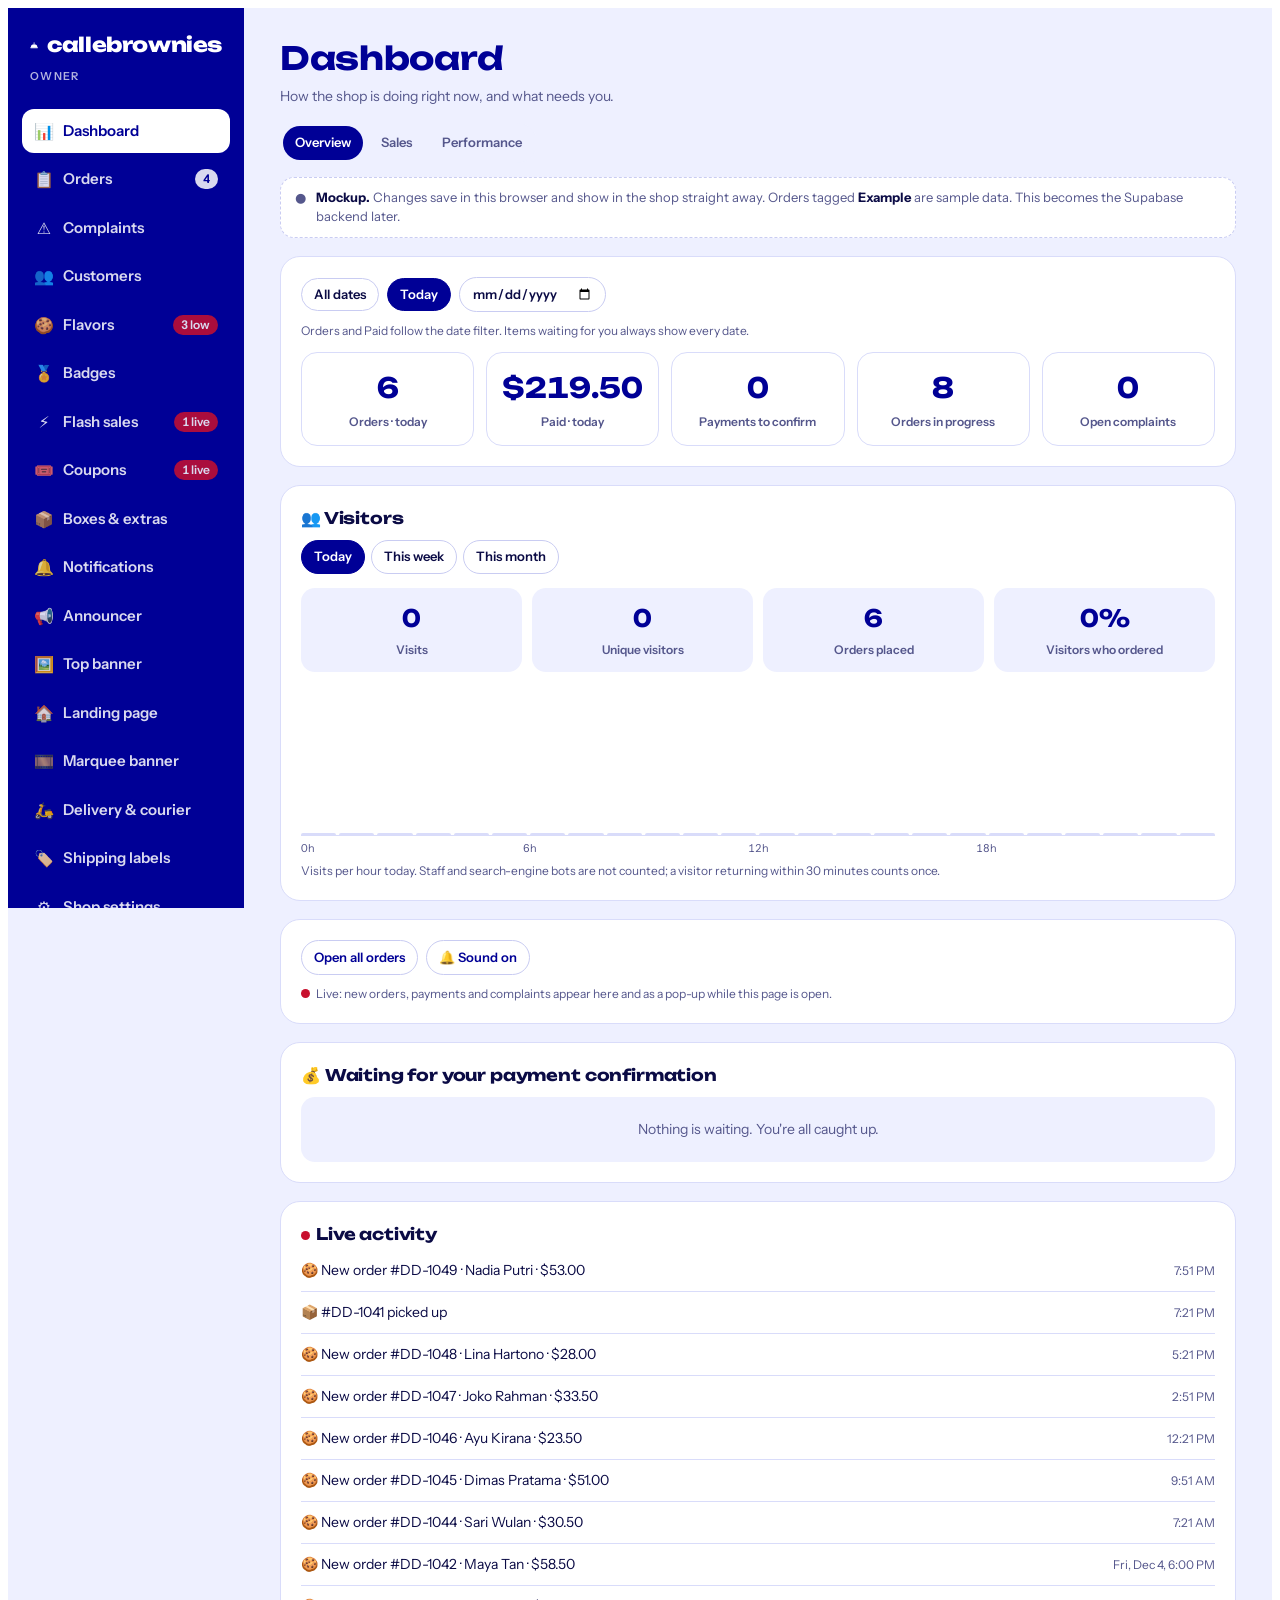
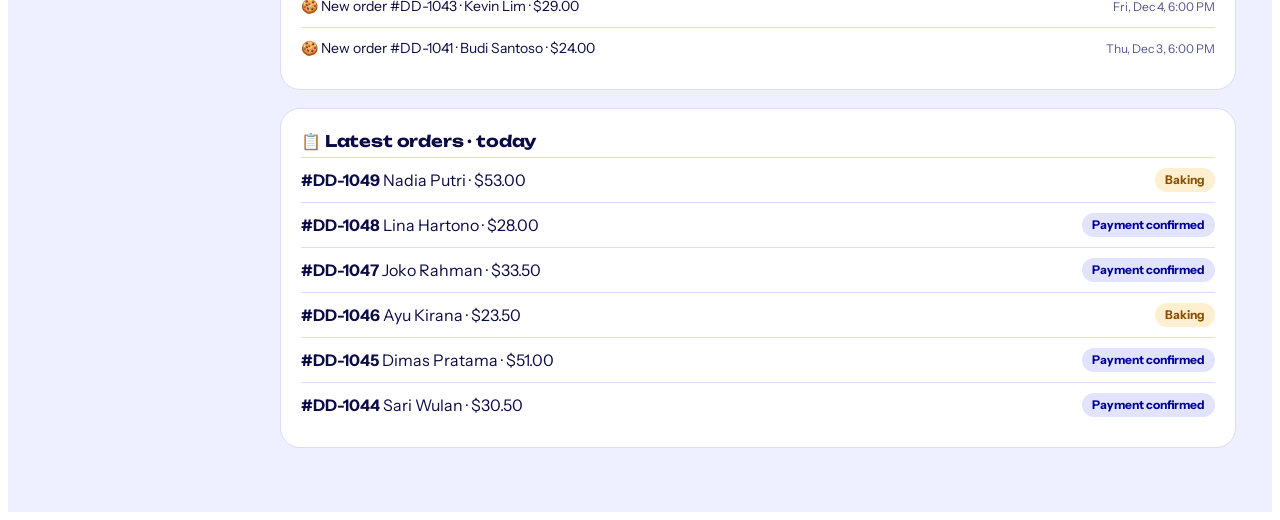
==== admin-site/index.html @ 78f0a572 "Callebrownies: copy of the deliadmin shop, rebranded, with no Supabase/Netlify account attached Copi" ====
<!doctype html>
<html lang="en">
<head>
<meta charset="utf-8">
<meta name="viewport" content="width=device-width, initial-scale=1">
<meta name="theme-color" content="#000096">
<meta name="referrer" content="strict-origin-when-cross-origin">
<title>Team sign in</title>
<meta name="robots" content="noindex, nofollow">
<link rel="icon" href="data:image/svg+xml,%3Csvg xmlns='http://www.w3.org/2000/svg' viewBox='0 0 32 32'%3E%3Ccircle cx='16' cy='16' r='15' fill='%23000096'/%3E%3C/svg%3E">
<link rel="stylesheet" href="https://fonts.googleapis.com/css2?family=Unbounded:wght@500;700;800&family=Instrument+Sans:wght@400;500;600;700&display=swap">
<link rel="stylesheet" href="styles.css">
</head>
<body>

<!-- ================= SHOP ================= -->
<div id="storeView">
<header class="top">
  <div class="wrap">
    <a class="logo" href="#top" aria-label="Callebrownies home">
      <span id="logoMark"><svg viewBox="0 0 30 24" aria-hidden="true"><path d="M3 21a12 12 0 0 1 24 0Z" fill="currentColor"/><circle cx="15" cy="5" r="2.6" fill="currentColor"/><rect x="1" y="20.5" width="28" height="3" rx="1.5" fill="currentColor"/></svg></span><span id="brandTxt">callebrownies</span>
    </a>
    <div class="top-actions">
      <button class="bagbtn bellbtn" id="bellBtn" type="button" aria-label="Notifications" aria-haspopup="dialog" aria-expanded="false"><svg viewBox="0 0 24 24" aria-hidden="true"><path d="M6 17V11a6 6 0 0 1 12 0v6l1.5 2h-15L6 17Z" fill="none" stroke="currentColor" stroke-width="2" stroke-linejoin="round"/><path d="M10 21a2 2 0 0 0 4 0" fill="none" stroke="currentColor" stroke-width="2" stroke-linecap="round"/></svg><span class="bagn" id="bellCount" hidden></span></button>
      <button class="bagbtn" id="moBtn" type="button" aria-label="My orders" title="My orders"><svg class="bagsvg" viewBox="0 0 24 24" aria-hidden="true"><path d="M5 8h14l-1 12H6L5 8Z" fill="none" stroke="currentColor" stroke-width="2" stroke-linejoin="round"/><path d="M9 8V6a3 3 0 0 1 6 0v2" fill="none" stroke="currentColor" stroke-width="2" stroke-linecap="round"/><path d="M9.5 13.5c.7 1 1.6 1.5 2.5 1.5s1.8-.5 2.5-1.5" fill="none" stroke="currentColor" stroke-width="1.8" stroke-linecap="round"/></svg><span class="bagn" id="moCount" hidden></span></button>
      <a class="adminlink" href="#admin" aria-label="Admin">Admin</a>
      <button class="pill" id="pillBtn" type="button">Your box <b id="pillCount">0/6</b></button>
    </div>
  </div>
  <div class="flash" id="flash" hidden aria-live="polite"></div>
</header>
<main id="top">
  <section class="hero wrap">
    <div class="dome" id="dome">
      <div class="hm" id="heroMedia" aria-hidden="true"></div><div class="ho" id="heroOverlay" aria-hidden="true"></div>
      <p class="eyebrow" id="heroEyebrow">Baked fresh every morning</p>
      <h1 id="heroTitle">Warm cookies, boxed your way.</h1>
      <p class="lede" id="heroLede">Pick a box, fill it with the flavors you love, and choose when you want it. Pickup or local delivery.</p>
      <div class="hero-ctas">
        <a class="btn btn-white" id="heroBtn1" href="#build">Build a box</a>
        <a class="btn btn-ghost" id="heroBtn2" href="#menu">See the flavors</a>
      </div>
    </div>
    <div class="hero-strip" id="heroStrip"></div>
  </section>

  <div id="lpTop"></div>
  <div class="marq" id="marq" hidden></div>

  <section class="build wrap" id="build">
    <div class="editbar" id="editBar" hidden></div>
    <div class="build-head">
      <h2 id="buildTitle">Build your box</h2>
      <p id="buildIntro">Choose a size, fill every spot, then tell us when you want it. Each box is baked the morning it leaves the oven room.</p>
      <div class="steps" role="tablist">
        <button class="step" id="tab1" type="button" aria-current="step"><i>1</i>Your box</button>
        <button class="step" id="tab2" type="button"><i>2</i>When</button>
      </div>
    </div>

    <div class="build-grid">
      <div class="build-main">
        <div id="step1">
          <div class="block">
            <h3 class="q">How many cookies?</h3>
            <div class="sizes" id="sizes"></div>
            <div class="gifthint" id="giftHint" hidden></div>
            <div class="custom" id="customBox" hidden></div>
          </div>
          <div class="block" id="menu">
            <div class="qrow">
              <h3 class="q">Fill it up</h3>
              <button class="linkbtn" id="fillRest" type="button">Fill the rest for me</button>
            </div>
            <div class="chips catbar" id="catBar" hidden></div>
            <div class="menu" id="menuGrid"></div>
            <p class="hint" id="xtraHint" hidden>Flavors marked with a price cost that much extra per cookie.</p>
          </div>
        </div>

        <div id="step2" hidden>
          <div class="block">
            <h3 class="q">How would you like it?</h3>
            <div class="choice" id="modes">
            </div>
            <p class="hint" id="modeHint"></p>
            <p class="hint cnote" id="cnoteSd" hidden></p>
          </div>
          <div class="block" id="dayBlock">
            <h3 class="q">Which day?</h3>
            <div class="days" id="days"></div>
            <p class="hint" id="daysHint"></p>
          </div>
          <div class="block" id="timeBlock">
            <h3 class="q">What time?</h3>
            <div class="choice" id="times"></div>
            <p class="hint cnote" id="cnoteSch" hidden></p>
          </div>
          <div class="block" id="extrasBlock">
            <h3 class="q">Add extras</h3>
            <div class="extras" id="extras"></div>
          </div>
          <div class="block">
            <label class="flbl" for="giftNote">Gift note or anything we should know (optional)</label>
            <textarea id="giftNote" rows="3" placeholder="Happy birthday, Sari! Love, Dimas"></textarea>
          </div>
          <div class="block">
            <button class="btn btn-line" id="backBtn" type="button">← Back to your box</button>
          </div>
        </div>
      </div>

      <aside class="boxpanel" aria-label="Your box">
        <div class="bp-head"><h3 id="bpTitle">Box of 6</h3><span id="bpCount" class="num">0 of 6</span></div>
        <div class="slots" id="slots"></div>
        <p class="bp-hint">Tap a cookie in the box to take it out.</p>
        <p class="bp-note"><svg viewBox="0 0 20 20" aria-hidden="true"><circle cx="10" cy="10" r="8" fill="none" stroke="currentColor" stroke-width="1.8"/><path d="M10 9v5M10 6.2v.1" stroke="currentColor" stroke-width="1.8" stroke-linecap="round"/></svg><span>Your box may be split into smaller or bigger boxes for delivery safety.</span></p>
        <div class="bp-tools">
          <button class="tool" id="randBtn" type="button"><svg viewBox="0 0 20 20" aria-hidden="true"><rect x="2.5" y="2.5" width="15" height="15" rx="4" fill="none" stroke="currentColor" stroke-width="2"/><circle cx="7" cy="7" r="1.5" fill="currentColor"/><circle cx="13" cy="13" r="1.5" fill="currentColor"/><circle cx="10" cy="10" r="1.5" fill="currentColor"/></svg><span id="randLabel">Random fill</span></button>
          <button class="tool" id="clearBtn" type="button"><svg viewBox="0 0 20 20" aria-hidden="true"><path d="M4 6h12M8 6V4h4v2M6 6l1 11h6l1-11" fill="none" stroke="currentColor" stroke-width="2" stroke-linecap="round" stroke-linejoin="round"/></svg>Clear box</button>
        </div>
        <dl class="lines" id="lines"></dl>
        <div class="giftwrap" id="giftBox" hidden></div>
        <div class="cpn" id="cpn">
          <div class="cpn-ap" id="cpnAp" hidden></div>
          <form class="cpn-f" id="cpnForm" autocomplete="off"><span class="cpn-ic" aria-hidden="true">🎟</span><input id="cpnIn" class="cpn-in" placeholder="Coupon code" maxlength="20" aria-label="Coupon code" autocapitalize="characters" spellcheck="false"><button class="cpn-b" type="submit">Apply</button></form>
          <p class="cpn-m" id="cpnMsg" role="status" hidden></p>
          <div class="cpn-ch" id="cpnCh"></div>
        </div>
        <div class="total"><span>Total</span><strong id="total">$0.00</strong></div>
        <button class="btn cta" id="panelCta" type="button">Pick 6 more</button>
        <p class="ctamsg" id="ctaMsg" role="alert" hidden>Please choose a courier first.</p>
      </aside>
    </div>
  </section>

  <div id="lpBottom"></div>
  <section class="visit" id="visit">
    <div class="wrap visit-grid">
      <div>
        <h2 id="visitTitle">Come say hello</h2>
        <p id="visitText">Pickup is at the front counter. Give your name and we'll bring your box out.</p>
        <dl class="hours" id="hours"></dl>
        <p class="addr" id="addr"></p>
      </div>
      <div class="faq">
        <h2 id="faqTitle">Good to know</h2>
        <div id="faqList"></div>
      </div>
    </div>
  </section>
</main>

<footer id="siteFoot">
  <div class="wrap">
    <span class="logo"><span id="ftMark"><svg viewBox="0 0 30 24" aria-hidden="true"><path d="M3 21a12 12 0 0 1 24 0Z" fill="currentColor"/><circle cx="15" cy="5" r="2.6" fill="currentColor"/><rect x="1" y="20.5" width="28" height="3" rx="1.5" fill="currentColor"/></svg></span><span id="ftBrand">callebrownies</span></span>
    <span><span id="ftText">Fresh cookie boxes, baked to order.</span> <a href="#admin">Shop admin</a></span>
  </div>
  <div class="wrap"><div class="ft-social" id="ftSocial" hidden></div></div>
</footer>

<div class="sheet" id="moSheet" hidden role="dialog" aria-modal="true" aria-label="My orders"><div class="sheet-card" id="moCard"></div></div>
<div class="bell-pop" id="bellPop" hidden role="dialog" aria-label="Notifications"><div class="bell-h"><b>🔔 Notifications</b><button class="x" type="button" data-bellclose aria-label="Close">✕</button></div><div class="bell-tabs" id="bellTabs" role="tablist"></div><div class="bell-list" id="bellList"></div></div>
<div class="gsheet" id="giftSheet" hidden><div class="gs-dim" data-gsclose></div><div class="gs-card" role="dialog" aria-modal="true" aria-labelledby="gsTitle"><button class="x gs-x" type="button" data-gsclose aria-label="Close">✕</button><div id="gsBody"></div></div></div>
<div class="pp-pop" id="ppPop" hidden role="dialog" aria-modal="true" aria-label="Payment proof sent"><div class="pp-fx" id="ppFx" aria-hidden="true"></div><div class="pp-card" id="ppCard"></div></div>
<div class="rnpop" id="rnPop" hidden role="status" aria-live="polite"></div>
<div class="sheet center" id="gdSheet" hidden role="alertdialog" aria-modal="true" aria-labelledby="gdTitle"><div class="sheet-card cw-card" id="gdCard"></div></div>
<div class="sheet center" id="slowSheet" hidden role="alertdialog" aria-modal="true" aria-labelledby="slowTitle"><div class="sheet-card cw-card sl-card" id="slowCard"></div></div>
<div class="sheet center" id="cwSheet" hidden role="alertdialog" aria-modal="true" aria-labelledby="cwTitle"><div class="sheet-card cw-card" id="cwCard"></div></div>
<div class="sheet" id="sdSheet" hidden role="dialog" aria-modal="true" aria-label="Sameday shipment"><div class="sheet-card sd-card" id="sdCard"></div></div>
<div class="sheet" id="rvSheet" hidden role="dialog" aria-modal="true" aria-label="Flavor reviews"><div class="sheet-card" id="rvCard"></div></div>

<div class="bar" aria-live="polite">
  <div><strong id="barTotal">$0.00</strong><small id="barSub">0 of 6 picked</small></div>
  <div class="barr"><button class="barrand" id="barRand" type="button" hidden aria-label="Random fill"></button><button class="btn" id="barCta" type="button">Pick 6 more</button></div>
</div>
<button class="fab" id="fab" type="button" hidden aria-label="Show my box"><span class="fab-pl" id="fabPl"><span class="fab-ic" id="fabIc" aria-hidden="true"></span></span><small class="fab-tx" id="fabTx"></small></button>

<div class="sheet" id="bsPop" hidden role="dialog" aria-modal="true" aria-labelledby="bsPopTitle">
  <div class="sheet-card">
    <div class="sheet-top"><h3 id="bsPopTitle">Choose a courier</h3><button class="x" id="bsPopX" type="button" aria-label="Close">✕</button></div>
    <div class="form" id="bsPopBody"></div>
    <button class="btn btn-blue" id="bsPopDone" type="button" style="width:100%;margin-top:14px">Done</button>
  </div>
</div>
<div class="sheet" id="sheet" hidden role="dialog" aria-modal="true" aria-labelledby="sheetTitle">
  <div class="sheet-card">
    <div id="checkoutView">
      <div class="sheet-top"><h3 id="sheetTitle">Checkout</h3><button class="x" id="closeSheet" type="button" aria-label="Close">✕</button></div>
      <div class="summary" id="summary"></div>
      <form class="form" id="coForm" novalidate>
        <h4>Contact</h4>
        <div class="field"><label for="coName">Full name</label><input id="coName" required autocomplete="name"></div>
        <div class="field"><label for="coPhone">WhatsApp number</label><input id="coPhone" type="tel" inputmode="numeric" pattern="[0-9]{8,15}" maxlength="24" required autocomplete="tel-national" placeholder="Numbers only, e.g. 81234567890"></div>
        <div class="field"><label for="coEmail">Email</label><input id="coEmail" type="email" required autocomplete="email"></div>
        <div class="field"><span class="flbl" style="font-weight:600;font-size:14px">Send order updates by</span>
          <div style="display:flex;flex-wrap:wrap;gap:6px 18px"><label class="chk"><input type="radio" name="coNotify" value="whatsapp"> WhatsApp</label><label class="chk"><input type="radio" name="coNotify" value="email"> Email</label><label class="chk"><input type="radio" name="coNotify" value="both" checked> Both</label></div></div>
        <div class="field" id="addrFields" hidden><label for="coAddr">Delivery address</label><textarea id="coAddr" rows="3" autocomplete="street-address" placeholder="Street, number, area, city"></textarea>
          <p class="addrwarn" role="note">⚠️ <b>Please make sure your address is really accurate.</b> We're not responsible for deliveries to a wrong address.</p>
          <div class="placex" id="placeNoteWrap" hidden><label for="coDNote">Note for the driver <small class="note">(optional)</small></label><textarea id="coDNote" rows="2" maxlength="200" placeholder="e.g. Green gate next to Indomaret, house no. 6, ring the bell"></textarea></div>
          <div class="placex" id="placePhotoWrap" hidden><span class="flbl">Photo of your place <small class="note">(optional)</small></span>
            <div class="colin" style="flex-wrap:wrap"><label class="ghost mqbtn" id="coPhotoBtn">📷 Add photo<input type="file" accept="image/*" hidden id="coPhoto"></label><img id="coPhotoPrev" class="placeprev" hidden alt="Your place"><button type="button" class="ghost" id="coPhotoRm" hidden>Remove</button></div>
            <small class="note">Helps the courier find you. Only the shop and you can see it, and it's deleted a few days after delivery.</small></div></div>
        <div class="field bssum" id="bsSum" hidden></div>
        <div class="field bsbox" id="bsBox" hidden>
          <span class="flbl" style="font-weight:600;font-size:14px">Courier</span>
          <p class="note" style="margin:2px 0 8px">Search your area, then pick a courier. The price is for this order only.</p>
          <div class="bsrow"><input id="bsArea" placeholder="Area, sub-district or postal code" autocomplete="off" aria-label="Delivery area"><div class="bslist" id="bsAreaList" hidden></div></div>
          <div class="bsbtns"><button type="button" class="ghost" id="bsFind">📍 Find my address on the map</button><button type="button" class="ghost" id="bsGeo">Use my current location</button><button type="button" class="ghost" id="bsPick">🗺️ Pick on the map</button></div>
          <div class="bsmap" id="bsMap" hidden></div>
          <p class="note" id="bsMapHint" hidden style="margin:4px 0 0">Drag the pin (or tap the map) to your exact door. Prices update by themselves.</p>
          <p class="note" id="bsPlace" hidden></p>
          <div class="bsopts" id="bsOpts"></div>
          <p class="err" id="bsErr" hidden></p>
        </div>
        <p class="err" id="coErr" hidden></p>
        <button class="btn btn-blue" type="submit" id="placeBtn">Place order</button>
        <p class="note" id="coNote"></p>
      </form>
    </div>
    <div id="doneView" hidden>
      <div class="done-box" id="doneBox">
        <div id="dnFx" aria-hidden="true"></div>
        <div class="badge" id="doneBadge">✓</div>
        <h3 id="doneTitle">Order placed</h3>
        <p id="doneText"></p>
        <span class="code" id="doneCode"></span>
        <p class="dn-urgent" id="doneUrgent"></p>
        <div class="dn-cd" id="doneCd"></div>
        <div class="dn-pm" id="donePM"></div>
        <button class="btn btn-blue dn-pay" id="donePay" type="button">Pay now</button>
        <button class="btn btn-ghost-blue" id="newBox" type="button">Build another box</button>
        <button class="linkbtn dn-track" id="doneClose" type="button">Track my order</button>
      </div>
    </div>
  </div>
</div>
</div>

<!-- ================= ADMIN ================= -->
<div id="adminView" hidden>
  <div class="al-stack" id="alStack" aria-live="assertive"></div>
  <div class="admin">
    <aside class="side">
      <span class="logo"><svg viewBox="0 0 30 24" aria-hidden="true"><path d="M3 21a12 12 0 0 1 24 0Z" fill="#fff"/><circle cx="15" cy="5" r="2.6" fill="#fff"/><rect x="1" y="20.5" width="28" height="3" rx="1.5" fill="#fff"/></svg>callebrownies</span>
      <span class="role">Shop admin</span>
      <nav class="nav" id="anav">
        <button type="button" data-tab="dashboard"><span class="nl"><span class="ni" aria-hidden="true">📊</span>Dashboard</span></button>
        <button type="button" data-tab="orders"><span class="nl"><span class="ni" aria-hidden="true">📋</span>Orders</span><span class="count" id="cOrders"></span></button>
        <button type="button" data-tab="complaints"><span class="nl"><span class="ni" aria-hidden="true">⚠️</span>Complaints</span><span class="count" id="cComplaints"></span></button>
        <button type="button" data-tab="customers"><span class="nl"><span class="ni" aria-hidden="true">👥</span>Customers</span></button>
        <button type="button" data-tab="products"><span class="nl"><span class="ni" aria-hidden="true">🍪</span>Flavors</span><span class="count" id="cProducts"></span></button>
        <button type="button" data-tab="badges"><span class="nl"><span class="ni" aria-hidden="true">🏅</span>Badges</span></button>
        <button type="button" data-tab="sales"><span class="nl"><span class="ni" aria-hidden="true">⚡</span>Flash sales</span><span class="count live" id="cSales"></span></button>
        <button type="button" data-tab="coupons"><span class="nl"><span class="ni" aria-hidden="true">🎟️</span>Coupons</span><span class="count" id="cCoupons"></span></button>
        <button type="button" data-tab="boxes"><span class="nl"><span class="ni" aria-hidden="true">📦</span>Boxes &amp; extras</span></button>
        <button type="button" data-tab="notify"><span class="nl"><span class="ni" aria-hidden="true">🔔</span>Notifications</span></button>
        <button type="button" data-tab="announcer"><span class="nl"><span class="ni" aria-hidden="true">📢</span>Announcer</span></button>
        <button type="button" data-tab="hero"><span class="nl"><span class="ni" aria-hidden="true">🖼️</span>Top banner</span></button>
        <button type="button" data-tab="landing"><span class="nl"><span class="ni" aria-hidden="true">🏠</span>Landing page</span></button>
        <button type="button" data-tab="marquee"><span class="nl"><span class="ni" aria-hidden="true">🎞️</span>Marquee banner</span></button>
        <button type="button" data-tab="delivery"><span class="nl"><span class="ni" aria-hidden="true">🛵</span>Delivery &amp; courier</span></button>
        <button type="button" data-tab="labels"><span class="nl"><span class="ni" aria-hidden="true">🏷️</span>Shipping labels</span></button>
        <button type="button" data-tab="settings"><span class="nl"><span class="ni" aria-hidden="true">⚙️</span>Shop settings</span></button>
        <button type="button" data-tab="security"><span class="nl"><span class="ni" aria-hidden="true">🛡️</span>Security</span><span class="count" id="cSec" hidden></span></button>
        <button type="button" data-tab="log"><span class="nl"><span class="ni" aria-hidden="true">📜</span>Activity</span></button>
        <button type="button" data-tab="team"><span class="nl"><span class="ni" aria-hidden="true">🧑‍🍳</span>Team</span></button>
      </nav>
      <a class="btn btn-white btn-sm viewshop" id="viewShop" href="#" target="_blank" rel="noopener noreferrer" style="display:none">View shop ↗</a>
      <span class="role" id="syncSt" hidden></span>
      <button type="button" class="btn btn-white btn-sm" id="signOut" hidden style="margin-top:8px">Sign out</button>
    </aside>
    <main class="amain" id="amain"></main>
  </div>
  <div class="drawer" id="drawer" hidden></div>
  <div class="sheet" id="modal" hidden role="dialog" aria-modal="true" aria-labelledby="modalTitle"><div class="sheet-card" id="modalCard"></div></div>
</div>
<div class="toast" id="toast" hidden role="status"></div>


<noscript><p style="padding:24px;font-family:sans-serif">Please turn on JavaScript to order cookies.</p></noscript>
<script src="config.js"></script>
<script src="backend.js"></script>
<script src="sb.js"></script>
<script src="app.js"></script>
</body>
</html>
---- admin-site/styles.css ----
/* Layout: shop (arched dome hero + two-column box builder) and a shop admin (sidebar + panels) sharing one mock data store. Single brand look: ultramarine + white. */
:root{
  --blue:#000096;
  --blue-2:#2328C8;
  --ink:#0B0B45;
  --muted:#55578C;
  --ice:#EEF0FF;
  --ice-2:#D9DCFA;
  --white:#FFFFFF;
  --line:#C9CCF2;
  --red:#C8102E;
  --display:"Unbounded","Arial Black",system-ui,sans-serif;
  --body:"Instrument Sans",system-ui,-apple-system,"Segoe UI",sans-serif;
  --r-pill:999px;
  color-scheme:light;
}
*{box-sizing:border-box}
[hidden]{display:none!important}
html{scroll-behavior:smooth}
@media (prefers-reduced-motion:reduce){html{scroll-behavior:auto}*{animation:none!important;transition:none!important}}
body.in-store{background:var(--pagebg,#fff)}
#storeView{font-family:var(--body);color:var(--ink)}
body{background:var(--white);color:var(--ink);font-family:var(--body);font-size:16px;line-height:1.5;-webkit-font-smoothing:antialiased}
button,input,textarea,select{font:inherit;color:inherit}
button{cursor:pointer}
:focus-visible{outline:3px solid var(--blue-2);outline-offset:3px}
h1,h2,h3{font-family:var(--display);margin:0;text-wrap:balance;letter-spacing:-.01em}
p{margin:0}
.wrap{max-width:1120px;margin:0 auto;padding-inline:20px}
.num{font-variant-numeric:tabular-nums}

/* Header */
.top{position:sticky;top:env(safe-area-inset-top,0px);z-index:30;background:color-mix(in srgb,var(--white) 92%,transparent);backdrop-filter:blur(8px);border-bottom:1px solid var(--ice-2)}
.top .wrap{display:flex;align-items:center;justify-content:space-between;gap:12px;padding-block:12px}
.top-actions{display:flex;align-items:center;gap:8px}
.logo{display:flex;align-items:center;gap:9px;text-decoration:none;color:var(--blue);font-family:var(--display);font-weight:800;font-size:20px;letter-spacing:-.02em}
.logo svg{width:30px;height:24px}
.pill{display:inline-flex;align-items:center;gap:8px;border:2px solid var(--blue);background:var(--blue);color:var(--white);border-radius:var(--r-pill);padding:8px 8px 8px 16px;font-weight:600;font-size:14px}
.pill b{background:var(--white);color:var(--blue);border-radius:var(--r-pill);padding:2px 9px;font-size:13px;font-variant-numeric:tabular-nums}
.adminlink{font-weight:600;font-size:14px;color:var(--blue);text-decoration:none;border:2px solid var(--line);border-radius:var(--r-pill);padding:8px 14px}
.adminlink:hover{border-color:var(--blue)}
.pill{white-space:nowrap}
@media (max-width:900px){body.in-store .toast{bottom:calc(100px + env(safe-area-inset-bottom,0px))}}
@media (max-width:420px){.adminlink{padding:7px 10px;font-size:13px}.pill{padding:7px 7px 7px 12px;font-size:13px}.logo{font-size:18px}}

/* Announcer banner (pinned under the header) */
.flash{position:relative;overflow:hidden;background:var(--fl-bg,var(--red));color:var(--fl-ink,#fff);border-top:1px solid rgba(0,0,0,.06)}
.flash:not(.pinned){position:relative}
.flash .fw{display:flex;align-items:center;justify-content:center;gap:6px 12px;flex-wrap:wrap;padding:8px 16px;font-weight:700;text-align:center;font-size:14px;position:relative;z-index:1}
.flash.sz-S .fw{font-size:12px}.flash.sz-L .fw{font-size:17px;padding-block:11px}
.flash svg{width:16px;height:16px;flex:none}
.flash .fimg{height:34px;width:auto;max-width:64px;object-fit:contain;border-radius:8px;flex:none}
.flash.sz-L .fimg{height:44px;max-width:80px}.flash.sz-S .fimg{height:26px}
.flash.fx-img .fimg{animation:flimg 1.6s ease-in-out infinite;transform-origin:50% 90%}
@keyframes flimg{0%,100%{transform:rotate(-6deg) scale(1)}50%{transform:rotate(6deg) scale(1.12)}}
.flash .cdn{font-family:var(--display);font-variant-numeric:tabular-nums;background:var(--fl-cdbg,#fff);color:var(--fl-cd,var(--red));border-radius:var(--r-pill);padding:3px 12px;font-size:1em;font-weight:800;white-space:nowrap;box-shadow:0 0 0 2px rgba(255,255,255,.35)}
.flash.fx-cd .cdn{animation:flcd 1s ease-in-out infinite}
@keyframes flcd{0%,100%{transform:scale(1);box-shadow:0 0 0 0 color-mix(in srgb,var(--fl-cd,#C8102E) 55%,transparent)}50%{transform:scale(1.07);box-shadow:0 0 0 7px color-mix(in srgb,var(--fl-cd,#C8102E) 0%,transparent)}}
.flash.fx-cd::after{content:"";position:absolute;inset:0;background:linear-gradient(100deg,transparent 35%,rgba(255,255,255,.35) 50%,transparent 65%);transform:translateX(-100%);animation:flsweep 3.2s ease-in-out infinite;pointer-events:none}
@keyframes flsweep{0%,55%{transform:translateX(-100%)}100%{transform:translateX(100%)}}
.top .flash .fw{padding-block:8px}
.top .flash.sz-L .fw{padding-block:11px}

/* Hero */
.hero{padding-block:20px 8px}
.dome{position:relative;overflow:hidden;background:var(--blue);color:var(--white);border-radius:min(48vw,520px) min(48vw,520px) 28px 28px;padding:clamp(88px,14vw,150px) 20px 56px;text-align:center}
.dome .eyebrow{font-size:12px;font-weight:600;letter-spacing:.16em;text-transform:uppercase;opacity:.8}
.dome h1{font-size:clamp(34px,6.4vw,72px);line-height:1.02;font-weight:800;margin:14px auto 16px;max-width:12ch}
.dome p.lede{max-width:44ch;margin:0 auto;font-size:17px;opacity:.88}
.hero-ctas{display:flex;flex-wrap:wrap;justify-content:center;gap:10px;margin-top:26px}
.btn{display:inline-flex;align-items:center;justify-content:center;gap:8px;border-radius:var(--r-pill);padding:13px 22px;font-weight:600;font-size:15px;border:2px solid currentColor;text-decoration:none;transition:transform .15s ease,background .15s ease}
.btn:active{transform:scale(.97)}
.btn-white{background:var(--white);color:var(--blue);border-color:var(--white)}
.btn-ghost{background:transparent;color:var(--white)}
.btn-blue{background:var(--blue);color:var(--white);border-color:var(--blue)}
.btn-line{background:var(--white);color:var(--blue);border-color:var(--blue)}
.btn-sm{padding:8px 14px;font-size:13px}
.btn[disabled]{background:var(--ice-2);border-color:var(--ice-2);color:var(--muted);cursor:not-allowed}
.dome > :not(.float):not(.hm):not(.ho){position:relative;z-index:1}
.dome .hm,.dome .ho{position:absolute;inset:0;z-index:0}
@media (min-width:1000px){.hrsticky{position:sticky;top:8px;z-index:6;max-height:90vh;overflow:auto}}
.dome .hm{background-size:cover;background-position:center}
.dome .hm video{width:100%;height:100%;object-fit:cover;display:block}
.dome .ho{background:#000;opacity:0}
.dome.nofloat .float{display:none}
.float{position:absolute;z-index:1;opacity:.95;width:clamp(64px,11vw,128px);aspect-ratio:1;animation:bob 6s ease-in-out infinite}
.float:nth-child(2n){animation-delay:-3s}
@media (max-width:640px){.float{width:58px}.float.hid-ph{display:none}}
@media (min-width:641px){.float.hid-pc{display:none}}
@keyframes bob{50%{transform:translateY(-10px) rotate(6deg)}}
.float.fx-spin{animation:fspin 9s linear infinite}
.float.fx-pulse{animation:fpulse 3.2s ease-in-out infinite}
.float.fx-wiggle{animation:fwig 2.6s ease-in-out infinite}
.float.fx-none{animation:none}
@keyframes fspin{to{transform:rotate(360deg)}}
@keyframes fpulse{50%{transform:scale(1.14)}}
@keyframes fwig{0%,100%{transform:rotate(-9deg)}50%{transform:rotate(9deg)}}
.hero-strip{display:flex;justify-content:center;flex-wrap:wrap;gap:8px 22px;margin-top:18px;color:var(--muted);font-size:14px}
.hero-strip span::before{content:"";display:inline-block;width:7px;height:7px;border-radius:50%;background:var(--blue);margin-right:8px;vertical-align:middle}

/* Plate + cookie */
.plate{display:grid;place-items:center;border-radius:50%;aspect-ratio:1;width:100%;container-type:inline-size}
.plate svg{width:var(--ck,84%);height:var(--ck,84%);display:block;filter:drop-shadow(0 4px 6px rgba(0,0,40,.18))}
.plate .ph{width:var(--ck,84%);height:var(--ck,84%);display:block;border-radius:50%;object-fit:cover;box-shadow:0 4px 10px rgba(0,0,40,.22);user-select:none;-webkit-user-drag:none}
.plate .ph.cut{border-radius:0;object-fit:contain;box-shadow:none;filter:drop-shadow(0 4px 6px rgba(0,0,40,.25))}
.plate .ini{font-family:var(--display);font-weight:800;font-size:clamp(11px,30cqw,44px);line-height:1;color:var(--blue);letter-spacing:-.02em}
.plate.dark .ini{color:var(--white)}
.noimg-t{display:-webkit-box;-webkit-line-clamp:3;-webkit-box-orient:vertical;overflow:hidden;font-weight:700;font-size:13px;line-height:1.2;text-align:center;color:var(--white);overflow-wrap:anywhere;padding:2px}
.card .plate.blank,.slot.filled .plate.blank{animation:bobE 4.2s ease-in-out infinite;animation-delay:calc(var(--i,0) * -.65s)}
.card.out .plate.blank{animation:none}
@keyframes bobE{0%,100%{translate:0 0}50%{translate:0 -4px}}
.slot.filled .noimg-t{animation:idle 4.2s ease-in-out infinite;animation-delay:calc(var(--i,0) * -.65s)}
.fly-t{display:grid;place-items:center;width:100%;height:100%;background:var(--blue);color:var(--white);border-radius:999px;font-weight:700;font-size:12px;text-align:center;padding:4px;line-height:1.15;overflow:hidden}
.nophoto{font-size:12px;color:var(--muted);font-weight:600;text-align:center;padding:8px 0}

/* Builder */
.build{padding-block:64px 40px}
.build-head{display:grid;gap:14px;max-width:640px}
.build-head h2{font-size:clamp(30px,4.6vw,46px);font-weight:800;color:var(--blue)}
.build-head p{color:var(--muted);font-size:17px}
.steps{display:flex;gap:8px;flex-wrap:wrap;margin-top:6px}
.step{display:inline-flex;align-items:center;gap:8px;border:2px solid var(--line);background:var(--white);border-radius:var(--r-pill);padding:6px 14px 6px 6px;font-weight:600;font-size:14px;color:var(--muted)}
.step i{font-style:normal;display:grid;place-items:center;width:24px;height:24px;border-radius:50%;background:var(--ice);font-size:12px;color:var(--blue)}
.step[aria-current="step"]{border-color:var(--blue);color:var(--blue)}
.step[aria-current="step"] i{background:var(--blue);color:var(--white)}
.step.done i{background:var(--blue);color:var(--white)}
.step[disabled]{opacity:.55;cursor:not-allowed}

.build-grid{display:grid;grid-template-columns:minmax(0,1fr) 360px;gap:40px;margin-top:36px;align-items:start}
@media (max-width:900px){.build-grid{grid-template-columns:minmax(0,1fr)}}
.q{font-size:19px;font-weight:700;color:var(--ink);margin-bottom:14px}
.qrow{display:flex;justify-content:space-between;align-items:baseline;gap:12px;flex-wrap:wrap;margin-bottom:14px}
.qrow .q{margin:0}
.linkbtn{background:none;border:0;padding:0;color:var(--blue);font-weight:600;text-decoration:underline;text-underline-offset:3px;font-size:14px}
.linkbtn[disabled]{color:var(--muted);text-decoration:none;cursor:default}
.block + .block{margin-top:40px}
#build,#step2{scroll-margin-top:calc(124px + env(safe-area-inset-top,0px))}

.sizes{display:grid;grid-template-columns:repeat(3,minmax(0,1fr));gap:12px;max-width:460px}
.size{position:relative;aspect-ratio:1;border-radius:50%;border:2px solid var(--line);background:var(--white);display:grid;place-content:center;text-align:center;gap:2px;transition:background .15s,border-color .15s}
.size strong{font-family:var(--display);font-size:clamp(26px,5vw,34px);font-weight:700;line-height:1;color:var(--blue)}
.size span{font-size:13px;color:var(--muted)}
.size s{font-size:11px;opacity:.7;display:block}
.size small{font-size:11px;color:var(--muted);letter-spacing:.04em}
.size .saletag{position:absolute;top:2px;right:2px;background:var(--red);color:var(--white);font-size:11px;font-weight:700;border-radius:var(--r-pill);padding:2px 7px}
.marq{--mbg:#000096;--mfg:#fff;--msz:18px;--mfont:var(--display);background:var(--mbg);color:var(--mfg);font-family:var(--mfont);font-size:var(--msz);line-height:1.2;overflow:hidden;white-space:nowrap;padding:.7em 0;margin:28px 0 8px}
.marq .track{display:flex;width:max-content;animation:mq var(--mdur,30s) linear infinite;will-change:transform}
.marq:hover .track{animation-play-state:paused}
.marq .set{display:flex;align-items:center;flex:none}
.marq .mt{padding:0 .8em;font-weight:700}
.marq .mi{height:2.2em;width:auto;max-width:none;margin:-.5em .5em;display:block;object-fit:contain;flex:none}
.marq .mdot{padding:0 .5em;opacity:.8}
@keyframes mq{to{transform:translateX(-50%)}}
.marq.still{overflow-x:auto}.marq.still .track{animation:none}
.marq.prev{margin:0;border-radius:14px}
.mqgrid{display:grid;gap:16px}
.mqimgs{display:flex;flex-wrap:wrap;gap:10px;align-items:center}
.mqimgs .th{position:relative;width:64px;height:64px;border-radius:14px;border:1px solid var(--ice-2);background:var(--ice);display:grid;place-items:center}
.mqimgs .th img{max-width:52px;max-height:52px;object-fit:contain}
.mqimgs .th button{position:absolute;top:-8px;right:-8px;width:24px;height:24px;border-radius:50%;border:0;background:var(--red);color:#fff;font-size:14px;line-height:1;display:grid;place-items:center}
.mqbtn{display:inline-grid;place-items:center;cursor:pointer;min-height:40px;padding:0 14px}
.colin{display:flex;gap:8px;align-items:center}
.colin input[type=color]{width:44px;height:40px;padding:2px;border:1.5px solid var(--line);border-radius:10px;background:var(--white);flex:none}
.colin .in{min-width:0}
.lp{padding-block:clamp(36px,6vw,72px)}
.lp-in{display:grid;gap:28px;align-items:center;grid-template-columns:minmax(0,1fr)}
@media (min-width:761px){.lp.l-right .lp-in,.lp.l-left .lp-in{grid-template-columns:minmax(0,1fr) minmax(0,1fr)}.lp.l-left .lp-media{order:-1}}
.lp h2{font-size:clamp(26px,4vw,42px);font-weight:800;margin:0 0 12px;line-height:1.1}
.lp p{white-space:pre-line;margin:0 0 18px;max-width:60ch;font-size:17px}
.lp.l-full .lp-in,.lp.l-text .lp-in{text-align:center;justify-items:center}
.lp.l-full p,.lp.l-text p{margin-inline:auto}
.lp-media{min-width:0;width:100%}
.lp-media img,.lp-media video{width:100%;height:auto;border-radius:22px;display:block}
.lp-media .vf{position:relative;aspect-ratio:16/9;border-radius:22px;overflow:hidden;background:#000}
.lp-media .vf iframe{position:absolute;inset:0;width:100%;height:100%;border:0}
.lp .btn{border-color:currentColor}
#logoMark img,#ftMark img{height:28px;width:auto;display:block;border-radius:6px}
#logoMark,#ftMark{display:inline-flex}
.lpsec{padding:0}.lpsec>summary{cursor:pointer;list-style:none;padding:18px 20px;font-family:var(--display);font-weight:800;font-size:17px;color:var(--blue);display:flex;justify-content:space-between;align-items:center;gap:12px}
.lpsec>summary::-webkit-details-marker{display:none}.lpsec>summary::after{content:"+";font-size:22px}.lpsec[open]>summary::after{content:"−"}
.lpsec>.lpbody{padding:0 20px 20px;display:grid;gap:14px}
.lpthumb{max-width:240px;max-height:150px;border-radius:12px;border:1px solid var(--ice-2);display:block;background:var(--ice)}
.lpblock{border:1.5px solid var(--ice-2);border-radius:16px;padding:14px;display:grid;gap:12px}
.bagbtn{position:relative;display:inline-flex;align-items:center;justify-content:center;gap:0;border:2px solid var(--line);background:var(--white);color:var(--blue);border-radius:var(--r-pill);height:42px;width:42px;padding:0;font-weight:600;font-size:14px;white-space:nowrap}
.bagbtn svg{width:24px;height:24px;flex:none}
.bagbtn:hover{border-color:var(--blue)}
.bagsvg{transform-origin:50% 25%;animation:bagsway 3.4s ease-in-out infinite}
@keyframes bagsway{0%,68%,100%{transform:rotate(0)}74%{transform:rotate(-16deg) translateY(-2px)}80%{transform:rotate(13deg)}86%{transform:rotate(-8deg)}92%{transform:rotate(4deg)}}
.bagbtn.hot{border-color:var(--red);color:var(--red)}
.bagbtn.hot::after{content:"";position:absolute;inset:-4px;border-radius:50%;border:2px solid var(--red);animation:bagring 1.6s ease-out infinite;pointer-events:none}
@keyframes bagring{0%{transform:scale(.9);opacity:.8}100%{transform:scale(1.35);opacity:0}}
.bellbtn.ring svg{transform-origin:50% 10%;animation:bellring 2.8s ease-in-out infinite}
@keyframes bellring{0%,60%,100%{transform:rotate(0)}66%{transform:rotate(18deg)}72%{transform:rotate(-16deg)}78%{transform:rotate(11deg)}84%{transform:rotate(-7deg)}90%{transform:rotate(3deg)}}
.bell-pop{position:fixed;z-index:70;top:calc(env(safe-area-inset-top,0px) + 64px);right:16px;width:min(390px,calc(100vw - 32px));max-height:min(78vh,600px);display:flex;flex-direction:column;background:var(--white);border:1.5px solid var(--line);border-radius:24px;box-shadow:0 18px 50px rgba(0,0,60,.25);overflow:hidden;animation:pppop .3s cubic-bezier(.2,1.3,.4,1) both;transform-origin:top right}
.bell-h{display:flex;justify-content:space-between;align-items:center;padding:16px 16px 8px 18px;color:var(--ink);font-size:22px;font-family:var(--display)}
.bell-h .x{width:36px;height:36px;font-size:15px}
.bell-tabs{display:flex;gap:8px;flex-wrap:wrap;padding:6px 16px 10px}
.bell-tabs button{border:1.5px solid var(--blue);background:var(--white);color:var(--blue);border-radius:var(--r-pill);padding:6px 14px;font-size:13px;font-weight:700}
.bell-tabs button[aria-selected="true"]{background:var(--blue);color:#fff}
.bell-list{overflow:auto;display:grid;gap:10px;padding:4px 14px 16px;align-content:start}
.bell-it{display:grid;grid-template-columns:auto minmax(0,1fr) auto;gap:12px;align-items:center;text-align:left;width:100%;border:1.5px solid transparent;border-radius:18px;background:var(--ice);padding:12px 14px;font:inherit;color:var(--ink);position:relative;cursor:pointer}
.bell-it:hover{border-color:var(--blue)}
.bell-it.new{border-color:var(--blue)}
.bell-it.new::after{content:"";position:absolute;top:10px;right:12px;width:9px;height:9px;border-radius:50%;background:var(--red)}
.bell-ic{width:42px;height:42px;border-radius:12px;background:var(--white);display:grid;place-items:center;font-size:22px;align-self:start}
.bell-tx{display:grid;gap:3px;min-width:0}
.bell-tx small{font-size:12px;color:var(--muted);font-weight:700}
.bell-tx b{font-size:15px;line-height:1.3;overflow-wrap:anywhere}
.bell-tx span{font-size:14px;line-height:1.45;color:var(--ink);overflow-wrap:anywhere}
.bell-ch{font-size:22px;color:var(--blue);font-weight:700}
.bell-code{display:inline-block;justify-self:start;border:1.5px dashed var(--blue);border-radius:10px;padding:4px 10px;font-weight:700;color:var(--blue);font-size:13px;margin-top:2px}
.card.hl{animation:cardhl 2.4s ease-out}
@keyframes cardhl{0%,30%{box-shadow:0 0 0 4px var(--blue),0 0 24px rgba(0,0,150,.45)}100%{box-shadow:0 0 0 0 transparent}}
.bell-empty{padding:26px 16px;text-align:center;color:var(--muted);font-size:14px}
.bagn{position:absolute;top:-6px;right:-4px;min-width:20px;height:20px;border-radius:10px;background:var(--red);color:#fff;font-size:11px;font-weight:700;display:grid;place-items:center;padding:0 5px}
@media (max-width:520px){.top-actions{gap:6px}}
@media (max-width:420px){.bagbtn{width:34px;height:34px}.bagbtn svg{width:20px;height:20px}.top-actions{gap:4px}.top .logo{font-size:15px;gap:5px}.top .logo svg{width:22px}.adminlink{font-size:0;width:34px;height:34px;padding:0;display:inline-grid;place-items:center}.adminlink::before{content:"⚙";font-size:17px}.pill{padding:6px 5px 6px 9px;font-size:12px}.top .wrap{gap:8px}}
.btn-ghost-blue{background:transparent;color:var(--blue);border:2px solid var(--line)}
.bp-note{display:flex;gap:8px;align-items:flex-start;font-size:12.5px;line-height:1.4;margin:10px 0 0;background:rgba(255,255,255,.14);border-radius:12px;padding:9px 10px}
.bp-note svg{width:16px;height:16px;flex:none;margin-top:1px}
.editbar{display:flex;flex-wrap:wrap;gap:10px;align-items:center;justify-content:space-between;background:#FFF3C4;color:#5A4200;border-radius:16px;padding:12px 16px;margin-bottom:16px;font-size:14px}
.editbar button{border:1.5px solid #5A4200;background:transparent;color:#5A4200;border-radius:var(--r-pill);padding:6px 12px;font-weight:600;font-size:13px}
.drawer-card .seg{width:100%;border-radius:18px}.drawer-card .seg button{flex:1 1 auto}
.rrow{display:grid;gap:8px;padding:12px 0;border-bottom:1px solid var(--ice-2)}
.rrow:last-child{border-bottom:0}
.rstars{display:flex;gap:2px}.rstars button{border:0;background:none;font-size:28px;line-height:1;color:var(--line);padding:2px 3px}.rstars button.on{color:#E8A400}
.cnote{background:#FFF3C4;color:#5A4200;border-radius:14px;padding:12px 14px;font-size:14px;display:grid;gap:4px}
.cbox{border:1.5px solid var(--line);border-radius:18px;padding:14px 16px;display:grid;gap:10px}
.cphotos{display:flex;flex-wrap:wrap;gap:8px}.cphotos img{width:84px;height:84px;object-fit:cover;border-radius:10px;border:1px solid var(--line)}
.chk,.form .chk,.field .chk{display:flex!important;flex-direction:row;gap:10px;align-items:center;font-size:14px;font-weight:400}.chk input,.form .chk input,.field .chk input{width:auto!important;min-height:0;padding:0;margin:0;flex:none;border:0;box-shadow:none}
#modal{z-index:120}
.paywarn{font-size:14px;margin:0;color:var(--muted)}
.cd{font-family:var(--display);font-variant-numeric:tabular-nums;font-weight:700}
.mo-list{display:grid;gap:10px;margin-top:14px}
.mo-card{display:grid;gap:6px;text-align:left;border:1.5px solid var(--line);background:var(--white);border-radius:18px;padding:14px 16px;width:100%}
.mo-card:hover{border-color:var(--blue)}
.mo-row{display:flex;justify-content:space-between;gap:10px;align-items:center;flex-wrap:wrap}
.mo-code{font-family:var(--display);font-weight:700;color:var(--blue)}
.mo-chip{border-radius:var(--r-pill);padding:3px 10px;font-size:12px;font-weight:700}
.mo-sub{font-size:13px;color:var(--muted)}
.mo-pay{background:var(--ice);border-radius:18px;padding:16px;display:grid;gap:12px}
.mo-pay pre{margin:0;font-family:var(--body);white-space:pre-wrap;font-size:14px;background:var(--white);border-radius:12px;padding:10px 12px}
.mo-big{font-family:var(--display);font-size:22px;font-weight:700;color:var(--blue)}
.mo-bar{height:6px;border-radius:3px;background:var(--line);overflow:hidden}.mo-bar i{display:block;height:100%;background:var(--blue)}
.track-l{list-style:none;margin:0;padding:0;display:grid;gap:0}
.track-l li{position:relative;display:flex;gap:12px;align-items:flex-start;padding:0 0 16px 0;font-size:14px;color:var(--muted)}
.track-l li:last-child{padding-bottom:0}
.track-l li::before{content:"";position:absolute;left:11px;top:24px;bottom:0;width:2px;background:var(--line)}
.track-l li:last-child::before{display:none}
.track-l .dot{width:24px;height:24px;border-radius:50%;border:2px solid var(--line);background:var(--white);display:grid;place-items:center;font-size:12px;flex:none;color:#fff;z-index:1}
.track-l li.done{color:var(--ink)}.track-l li.done .dot{background:var(--blue);border-color:var(--blue)}.track-l li.done::before{background:var(--blue)}
.track-l li.now{color:var(--ink);font-weight:700}.track-l li.now .dot{border-color:var(--blue);background:var(--white);box-shadow:0 0 0 4px var(--ice)}
.track-l li small{display:block;font-weight:400;color:var(--muted)}
.proofimg{max-width:100%;max-height:260px;border-radius:12px;border:1px solid var(--line);display:block}
.mo-back{border:0;background:none;color:var(--blue);font-weight:600;padding:0;font-size:14px}
.mo-find{margin-top:16px}
.custom{margin-top:16px;max-width:460px;border:2px dashed var(--line);border-radius:18px;padding:14px 16px;display:grid;gap:10px;background:var(--white)}
.custom[data-on="true"]{border:2px solid var(--blue);background:var(--ice)}
.custom h4{margin:0;font-size:16px;color:var(--blue)}
.custom p{margin:0;font-size:13px;color:var(--muted)}
.custom .crow{display:flex;flex-wrap:wrap;align-items:center;gap:12px}
.custom .stepper input{width:48px;border:0;background:transparent;text-align:center;font:inherit;font-weight:700;color:inherit;-moz-appearance:textfield;outline-offset:2px}
.custom .stepper input::-webkit-outer-spin-button,.custom .stepper input::-webkit-inner-spin-button{-webkit-appearance:none;margin:0}
.custom .cprice{font-weight:700;color:var(--blue);font-variant-numeric:tabular-nums}
.custom .cuse[disabled]{opacity:.7;cursor:default}
.size[aria-pressed="true"]{background:var(--blue);border-color:var(--blue)}
.size[aria-pressed="true"] strong,.size[aria-pressed="true"] span,.size[aria-pressed="true"] small{color:var(--white)}

.menu{display:grid;grid-template-columns:repeat(3,minmax(0,1fr));gap:28px 18px}
@media (max-width:520px){
  .menu{gap:22px 10px}
  .card h4{font-size:13px;line-height:1.25}
  .card p{font-size:11px;min-height:0}
  .stepper{padding:2px}
  .stepper button{width:26px;height:26px;font-size:16px}
  .stepper output{min-width:20px;font-size:14px}
  .xtra{font-size:10px!important;padding:1px 6px!important}
  .stk{font-size:9px!important;padding:2px 6px!important}
}
.card{display:grid;gap:8px;justify-items:center;text-align:center}
.pwrap{position:relative;width:100%;max-width:150px}
.stk{position:absolute;top:0;left:0;z-index:1;background:var(--red);color:var(--white);font-weight:700;font-size:11px;border-radius:var(--r-pill);padding:3px 8px;white-space:nowrap}
.xtra{position:absolute;top:0;right:0;z-index:1;background:var(--white);color:var(--blue);border:2px solid var(--blue);font-weight:700;font-size:12px;border-radius:var(--r-pill);padding:2px 8px;font-variant-numeric:tabular-nums}
.card h4{margin:6px 0 0;font-size:16px;font-weight:700}
.card.noimg{align-content:start}
.card.noimg h4{margin-top:0}
.card h4 .xtra{position:static;display:inline-block;margin-left:6px;vertical-align:middle}
.card p{font-size:13px;color:var(--muted);max-width:24ch;min-height:3em}
.card.out .plate{filter:grayscale(.85);opacity:.45}
.sold{font-size:12px;font-weight:700;color:var(--muted);text-transform:uppercase;letter-spacing:.08em;border:2px dashed var(--line);border-radius:var(--r-pill);padding:7px 14px}
.stepper{display:inline-flex;align-items:center;border:2px solid var(--line);border-radius:var(--r-pill);padding:3px}
.stepper button{width:32px;height:32px;border-radius:50%;border:0;background:transparent;font-size:18px;font-weight:600;color:var(--blue);display:grid;place-items:center}
.stepper button:hover:not([disabled]){background:var(--ice)}
.stepper button[disabled]{color:var(--line);cursor:not-allowed}
.stepper output{min-width:28px;text-align:center;font-weight:700;font-variant-numeric:tabular-nums}
.card.has .stepper{border-color:var(--blue);background:var(--ice)}

.choice{display:flex;flex-wrap:wrap;gap:10px}
.chip{border:2px solid var(--line);background:var(--white);border-radius:var(--r-pill);padding:10px 18px;font-weight:600;font-size:15px}
.chip[aria-pressed="true"]{background:var(--blue);border-color:var(--blue);color:var(--white)}
.chip[disabled]{opacity:.4;cursor:not-allowed}
.hint{font-size:14px;color:var(--muted);margin-top:10px}
.days{display:flex;gap:10px;overflow-x:auto;padding:4px 2px 10px;scroll-snap-type:x mandatory}
.day{flex:0 0 auto;width:70px;height:70px;border-radius:50%;border:2px solid var(--line);background:var(--white);display:grid;place-content:center;text-align:center;scroll-snap-align:start;line-height:1.1}
.day small{font-size:11px;color:var(--muted);text-transform:uppercase;letter-spacing:.06em}
.day strong{font-family:var(--display);font-size:22px;font-weight:700;color:var(--blue)}
.day[aria-pressed="true"]{background:var(--blue);border-color:var(--blue)}
.day[aria-pressed="true"] small,.day[aria-pressed="true"] strong{color:var(--white)}
.day[disabled]{background:var(--ice);border-style:dashed;cursor:not-allowed}
.day[disabled] strong{color:var(--line)}
.extras{display:grid;gap:10px}
.extra{display:flex;align-items:center;gap:14px;text-align:left;border:2px solid var(--line);background:var(--white);border-radius:18px;padding:12px 14px;width:100%}
.extra .tick{width:24px;height:24px;border-radius:8px;border:2px solid var(--line);display:grid;place-items:center;flex:none;color:transparent;font-size:14px;font-weight:700}
.extra b{display:block;font-size:15px}
.extra small{color:var(--muted);font-size:13px}
.extra .pr{margin-left:auto;font-weight:700;color:var(--blue);white-space:nowrap;font-variant-numeric:tabular-nums}
.extra[aria-pressed="true"]{border-color:var(--blue);background:var(--ice)}
.extra[aria-pressed="true"] .tick{background:var(--blue);border-color:var(--blue);color:var(--white)}
.flbl{display:block;font-weight:600;font-size:14px;margin-bottom:8px}
textarea,.field input,.field select{width:100%;border:2px solid var(--line);border-radius:16px;padding:12px 14px;background:var(--white);resize:vertical}
textarea:focus,.field input:focus,.field select:focus{border-color:var(--blue);outline:none}

/* Box panel */
.boxpanel{position:sticky;top:84px;background:var(--blue);color:var(--white);border-radius:28px;padding:22px}
@media (max-width:900px){.boxpanel{position:static}}
.bp-head{display:flex;justify-content:space-between;align-items:baseline;gap:10px}
.bp-head h3{font-size:20px;font-weight:700}
.bp-head span{font-size:13px;opacity:.8}
.slots{display:grid;gap:10px;margin-top:16px;background:color-mix(in srgb,var(--white) 10%,var(--blue));border-radius:20px;padding:14px}
.slot{aspect-ratio:1;border-radius:50%;border:2px dashed color-mix(in srgb,var(--white) 35%,transparent);background:transparent;padding:0;display:grid;place-items:center}
.slot.filled{border:0;transition:transform .2s ease}
.slot.filled:hover{transform:scale(.92) rotate(-6deg)}
.slot .plate{width:100%}
.slot.pop{animation:pop .5s cubic-bezier(.3,1.7,.5,1) both;animation-delay:var(--pd,0ms)}
@keyframes pop{0%{transform:scale(0) rotate(-120deg)}100%{transform:scale(1) rotate(0)}}

/* Lively cookies */
.card .plate .ck,.slot.filled .plate .ck{animation:idle 4.2s ease-in-out infinite;animation-delay:calc(var(--i,0) * -.65s)}
.card.out .plate .ck{animation:none}
@keyframes idle{0%,100%{transform:rotate(-5deg) translateY(0)}50%{transform:rotate(5deg) translateY(-3px)}}
.card .plate{transition:transform .25s cubic-bezier(.3,1.6,.5,1)}
.card:not(.out):hover .plate{transform:translateY(-6px) rotate(-4deg)}
.stepper button{transition:transform .12s ease,background .15s}
.stepper button:active:not([disabled]){transform:scale(.8)}
.fx{position:fixed;z-index:80;pointer-events:none;left:0;top:0}
.fx-tag{background:var(--blue);color:var(--white);font-weight:700;font-size:13px;border-radius:999px;padding:3px 9px}
.cta.ready,.bar .btn.ready{animation:ready 1.6s ease-in-out infinite}
@keyframes ready{0%,100%{box-shadow:0 0 0 0 rgba(255,255,255,.7)}60%{box-shadow:0 0 0 10px rgba(255,255,255,0)}}
.bp-hint{font-size:12px;opacity:.7;margin-top:10px}
.bp-tools{display:flex;gap:8px;margin-top:12px}
.tool{flex:1;display:inline-flex;align-items:center;justify-content:center;gap:7px;border:2px solid color-mix(in srgb,var(--white) 45%,transparent);background:transparent;color:var(--white);border-radius:999px;padding:9px 12px;font-weight:600;font-size:13px;transition:background .15s,transform .12s}
.tool svg{width:16px;height:16px;flex:none}
.tool:hover:not([disabled]){background:color-mix(in srgb,var(--white) 14%,transparent)}
.tool:active:not([disabled]){transform:scale(.95)}
.tool[disabled]{opacity:.4;cursor:not-allowed}
.lines{display:grid;gap:8px;margin-top:16px;padding-top:14px;border-top:1px solid color-mix(in srgb,var(--white) 22%,transparent);font-size:14px;margin-bottom:0}
.lines div{display:flex;justify-content:space-between;gap:12px}
.lines dt{opacity:.75}
.lines dd{margin:0;font-weight:600;text-align:right;font-variant-numeric:tabular-nums}
.lines .saleln dt,.lines .saleln dd{opacity:1;color:#FFD7DE}
.cpn{margin-top:14px;display:grid;gap:8px;grid-template-columns:minmax(0,1fr)}
.cpn-f{display:flex;align-items:center;gap:8px;background:color-mix(in srgb,var(--white) 12%,transparent);border:1.5px dashed color-mix(in srgb,var(--white) 55%,transparent);border-radius:14px;padding:5px 5px 5px 12px}
.cpn-in{flex:1;width:0;min-width:0;background:transparent;border:0;color:inherit;font:inherit;font-weight:700;letter-spacing:.08em;text-transform:uppercase;padding:8px 0;outline:0}
.cpn-in::placeholder{text-transform:none;letter-spacing:0;font-weight:500;color:inherit;opacity:.6}
.cpn-f:focus-within{border-style:solid;border-color:var(--white)}
.cpn-b{border:0;background:var(--white);color:var(--blue);font-weight:700;border-radius:99px;padding:9px 16px;cursor:pointer}
.cpn-ap{display:flex;align-items:center;justify-content:space-between;gap:8px;background:#fff;color:#0A6B34;border-radius:14px;padding:9px 12px;font-size:14px;font-weight:600;animation:cpnin .35s ease}
.cpn-ap button{border:0;background:transparent;color:#5b5b7a;font-size:16px;cursor:pointer;padding:2px 6px}
@keyframes cpnin{from{transform:scale(.92);opacity:0}to{transform:none;opacity:1}}
.cpn-m{margin:0;font-size:13px;font-weight:600;color:#FFD7DE}.cpn-m.ok{color:#C9F7DA}
.cpn-ch{display:flex;flex-wrap:wrap;gap:8px}
.cpn-ch button{display:grid;text-align:left;gap:1px;border:1.5px dashed color-mix(in srgb,var(--white) 60%,transparent);background:transparent;color:inherit;border-radius:12px;padding:7px 11px;cursor:pointer;font:inherit}
.cpn-ch button b{font-size:13px;letter-spacing:.06em}.cpn-ch button small{font-size:12px;opacity:.85}
.cpn-ch button:hover{background:color-mix(in srgb,var(--white) 14%,transparent)}
.card .pwrap{cursor:pointer;-webkit-tap-highlight-color:transparent}.card.out .pwrap{cursor:default}
.total{display:flex;justify-content:space-between;align-items:baseline;margin-top:14px;padding-top:14px;border-top:1px solid color-mix(in srgb,var(--white) 22%,transparent)}
.total strong{font-family:var(--display);font-size:24px;font-variant-numeric:tabular-nums}
.boxpanel .cta{width:100%;margin-top:16px;background:var(--white);color:var(--blue);border-color:var(--white)}
.boxpanel .cta[disabled]{background:color-mix(in srgb,var(--white) 18%,var(--blue));border-color:transparent;color:color-mix(in srgb,var(--white) 70%,var(--blue))}

/* Visit + FAQ */
.visit{background:var(--ice);padding-block:64px;margin-top:40px}
.visit-grid{display:grid;grid-template-columns:minmax(0,1fr) minmax(0,1.2fr);gap:48px}
@media (max-width:820px){.visit-grid{grid-template-columns:minmax(0,1fr)}}
.visit h2{font-size:clamp(26px,3.6vw,36px);font-weight:800;color:var(--blue);margin-bottom:12px}
.hours{display:grid;grid-template-columns:auto 1fr;gap:8px 24px;margin-top:22px;font-size:15px}
.hours dt{font-weight:700}
.hours dd{margin:0;font-variant-numeric:tabular-nums}
.addr{margin-top:22px;font-size:15px}
.faq details{border-bottom:2px solid var(--blue)}
.faq summary{list-style:none;display:flex;justify-content:space-between;align-items:center;gap:16px;padding:18px 0;font-weight:700;font-size:16px;cursor:pointer}
.faq summary::-webkit-details-marker{display:none}
.faq summary::after{content:"+";flex:0 0 28px;height:28px;border-radius:50%;background:var(--blue);color:var(--white);display:grid;place-items:center;font-size:18px;transition:transform .2s}
.faq details[open] summary::after{transform:rotate(45deg)}
.faq details p{padding:0 0 18px;color:var(--muted);max-width:60ch}

footer{background:var(--blue);color:var(--white);padding-block:36px}
footer .wrap{display:flex;flex-wrap:wrap;justify-content:space-between;align-items:center;gap:16px;font-size:14px}
footer .logo{color:var(--white)}
footer a{color:var(--white)}

/* Mobile bottom bar */
.bar{display:none}
@media (max-width:900px){
  body.in-store{padding-bottom:calc(84px + env(safe-area-inset-bottom,0px))}
  .bar{display:flex;position:fixed;left:0;right:0;bottom:0;z-index:40;justify-content:space-between;align-items:center;gap:12px;background:var(--blue);color:var(--white);padding:12px 16px calc(12px + env(safe-area-inset-bottom,0px))}
  .bar strong{font-family:var(--display);font-size:19px;display:block;font-variant-numeric:tabular-nums}
  .bar small{font-size:12px;opacity:.8}
  .bar .btn{background:var(--white);color:var(--blue);border-color:var(--white);padding:11px 18px;font-size:14px}
  .bar .btn[disabled]{background:color-mix(in srgb,var(--white) 18%,var(--blue));border-color:transparent;color:color-mix(in srgb,var(--white) 70%,var(--blue))}
}

/* Checkout sheet */
.sheet{position:fixed;inset:0;z-index:60;background:rgba(0,0,40,.55);display:grid;place-items:end center;padding-top:40px}
@media (min-width:700px){.sheet{place-items:center;padding:24px}}
.sheet-card{background:var(--white);width:100%;max-width:560px;max-height:100%;overflow:auto;border-radius:28px 28px 0 0;padding:24px 20px calc(24px + env(safe-area-inset-bottom,0px))}
@media (min-width:700px){.sheet-card{border-radius:28px;padding:28px}}
.sheet-top{display:flex;justify-content:space-between;align-items:center;gap:12px}
.sheet-top h3{font-size:22px;color:var(--blue)}
.x{width:38px;height:38px;border-radius:50%;border:2px solid var(--line);background:var(--white);font-size:18px;flex:none}
.summary{background:var(--ice);border-radius:18px;padding:14px 16px;margin-top:16px;font-size:14px;display:grid;gap:6px}
.summary div{display:flex;justify-content:space-between;gap:12px}
.summary .t{font-weight:700;font-size:16px;padding-top:6px;border-top:1px solid var(--line)}
.summary .m{color:var(--muted)}
.summary .sl{color:var(--red);font-weight:600}
.form{display:grid;gap:14px;margin-top:20px}
.form h4{margin:8px 0 0;font-size:15px}
.row2{display:grid;grid-template-columns:1fr 1fr;gap:12px}
@media (max-width:440px){.row2{grid-template-columns:1fr}}
.field label{display:block;font-size:13px;font-weight:600;margin-bottom:6px}
.err{color:var(--red);font-size:14px;font-weight:600}
#dnFx{position:fixed;inset:0;pointer-events:none;overflow:hidden;z-index:90}
.dn-p{position:absolute;top:-90px;left:var(--x);width:var(--s);height:var(--s);animation:dnfall var(--t) cubic-bezier(.25,.1,.55,1) var(--d) 1 both;will-change:transform}
.dn-p img{width:100%;height:100%;object-fit:contain;display:block}
.dn-p.dot{height:calc(var(--s) * .55);border-radius:3px}
@keyframes dnfall{0%{transform:translate3d(0,0,0) rotate(0)}100%{transform:translate3d(var(--sw),calc(100vh + 160px),0) rotate(var(--r))}}
.done-box .badge{background:var(--dn-acc,var(--blue));animation:pop .7s cubic-bezier(.2,1.5,.4,1) both}
.done-box .badge.logo{background:none;width:auto;height:auto;border-radius:0}
.done-box .badge.logo img{display:block;max-width:200px;max-height:90px;object-fit:contain}
.done-box h3{color:var(--dn-acc,var(--blue));animation:dnup .5s .25s ease-out both}
.done-box #doneText{animation:dnup .5s .35s ease-out both}
.done-box .code{color:var(--dn-acc,var(--blue))}
@keyframes dnup{from{opacity:0;transform:translateY(14px)}}
.done-box .dn-urgent{font-weight:600;color:var(--dn-acc,var(--blue));max-width:36ch}
.dn-cd{display:grid;gap:0;justify-items:center}
.dn-cd small{font-size:12px;font-weight:700;letter-spacing:.06em;text-transform:uppercase;color:var(--muted)}
.dn-cd .cd{font-size:32px;line-height:1.1;color:var(--dn-cd,#C8102E)}
.dn-pay{position:relative;overflow:hidden;width:100%;max-width:340px;font-size:17px;padding:16px 26px;background:var(--dn-acc,var(--blue));border-color:var(--dn-acc,var(--blue));animation:dnpulse 1.7s ease-in-out infinite}
.dn-pay::after{content:"";position:absolute;top:0;left:-60%;width:35%;height:100%;background:linear-gradient(100deg,transparent,rgba(255,255,255,.55),transparent);transform:skewX(-20deg);animation:dnshine 2.8s infinite}
@keyframes dnpulse{0%,100%{transform:scale(1);box-shadow:0 6px 18px rgba(0,0,150,.25),0 0 0 0 color-mix(in srgb,var(--dn-acc,#000096) 50%,transparent)}50%{transform:scale(1.04);box-shadow:0 10px 24px rgba(0,0,150,.3),0 0 0 12px transparent}}
@keyframes dnshine{0%,55%{left:-60%}100%{left:130%}}
.dn-track{font-weight:700;color:var(--dn-acc,var(--blue))}
.al-stack{position:fixed;bottom:14px;right:14px;z-index:130;display:grid;gap:10px;width:min(370px,calc(100vw - 28px));pointer-events:none}
.al-card{pointer-events:auto;background:#fff;border:1.5px solid var(--line);border-left:7px solid var(--blue);border-radius:16px;box-shadow:0 14px 40px rgba(0,0,60,.28);padding:12px 14px;display:grid;gap:8px;animation:alin .45s cubic-bezier(.2,1.4,.4,1) both}
.al-card.proof{border-left-color:#E07B00}.al-card.complaint{border-left-color:var(--red);animation:alin .45s cubic-bezier(.2,1.4,.4,1) both,alshake .6s .45s 2}
@keyframes alin{from{transform:translateY(40px) scale(.9);opacity:0}}
@keyframes alshake{0%,100%{transform:translateX(0)}25%{transform:translateX(-5px)}75%{transform:translateX(5px)}}
.al-t{display:flex;gap:8px;align-items:center;font-weight:700;color:var(--ink);font-size:15px}
.al-t i{font-style:normal;font-size:20px}
.al-b{font-size:14px;color:var(--ink);overflow-wrap:anywhere}
.al-b small{display:block;color:var(--muted);font-size:12px;margin-top:2px}
.al-r{display:flex;gap:8px;flex-wrap:wrap}
.al-more{pointer-events:auto;justify-self:end;background:var(--ink);color:#fff;border-radius:var(--r-pill);padding:6px 12px;font-size:12px;font-weight:700;border:0}
.alrow{display:grid;grid-template-columns:auto minmax(0,1fr) auto auto;gap:10px;align-items:center;padding:8px 0;border-top:1px solid var(--ice-2)}
@media (max-width:520px){.alrow{grid-template-columns:auto minmax(0,1fr)}.alrow select,.alrow button{grid-column:2}.al-stack{bottom:8px;right:8px;left:8px;width:auto}}
.db-top{display:flex;gap:8px;flex-wrap:wrap;align-items:center}
.db-kpis{display:grid;grid-template-columns:repeat(5,minmax(0,1fr));gap:12px}
@media (max-width:1100px){.db-kpis{grid-template-columns:repeat(3,minmax(0,1fr))}}
@media (max-width:520px){.db-kpis{grid-template-columns:repeat(2,minmax(0,1fr))}}
.db-k{background:var(--white);border:1.5px solid var(--ice-2);border-radius:16px;padding:14px 10px;text-align:center;display:grid;gap:4px;min-width:0;font:inherit;color:var(--ink);cursor:pointer}
.db-k:hover{border-color:var(--blue)}
.db-k strong{font-family:var(--display);font-size:clamp(20px,2.4vw,28px);color:var(--blue);font-variant-numeric:tabular-nums;overflow-wrap:anywhere}
.db-k small{font-size:12px;color:var(--muted);font-weight:600}
.db-k.hot{background:#FFF1E6;border-color:#E07B00}.db-k.hot strong{color:#B35A00}
.db-vis{display:grid;grid-template-columns:repeat(4,minmax(0,1fr));gap:10px;margin:14px 0}
@media (max-width:620px){.db-vis{grid-template-columns:repeat(2,minmax(0,1fr))}}
.db-vis div{background:var(--ice);border-radius:14px;padding:12px 8px;text-align:center}
.db-vis strong{display:block;font-family:var(--display);font-size:24px;color:var(--blue);font-variant-numeric:tabular-nums}
.db-vis small{font-size:12px;color:var(--muted);font-weight:600}
.db-chart{display:flex;align-items:flex-end;gap:3px;height:150px;border-bottom:1px solid var(--ice-2);padding-top:6px}
.db-chart i{flex:1;background:var(--blue);border-radius:4px 4px 0 0;min-height:2px;display:block}
.db-chart i.z{background:var(--ice-2)}
.db-axis{position:relative;height:20px;font-size:11px;color:var(--muted);font-variant-numeric:tabular-nums}
.db-axis span{position:absolute;top:4px;transform:translateX(-50%);white-space:nowrap}
.db-axis span:first-child{transform:none}
.db-row{display:flex;justify-content:space-between;gap:12px;align-items:center;padding:10px 0;border-top:1px solid var(--ice-2);font-size:14px}
.db-row:first-of-type{border-top:0}
.db-row .meta{display:block;font-size:12px;color:var(--muted)}
.db-row .grow{min-width:0;overflow-wrap:anywhere}
.db-live{display:inline-block;width:9px;height:9px;border-radius:50%;background:var(--red);margin-right:6px;animation:blink 1.2s infinite}
.trk{display:block;margin-top:2px;color:var(--ink);line-height:1.5}
.trkcopy{border:1.5px solid var(--line);background:var(--white);color:var(--blue);border-radius:var(--r-pill);padding:1px 10px;font-size:12px;font-weight:700;margin-left:6px}
.pmlist{display:grid;gap:10px;text-align:left}
.dn-pm{margin:10px 0;border:1.5px solid var(--line);background:var(--ice);border-radius:16px;padding:12px}
.dn-pm .pmc{border:1px solid var(--line)}
.pmc{background:var(--white);border-radius:14px;padding:12px;display:grid;gap:8px}
.pmc pre{background:var(--ice);padding:8px 10px}
.pmimgbtn{border:1.5px dashed var(--line);background:var(--white);border-radius:14px;padding:8px;display:grid;gap:6px;justify-items:center;cursor:pointer;font:inherit;color:var(--blue);font-weight:600;font-size:13px}
.pmimgbtn:hover{border-color:var(--blue)}
.pmimg{max-width:240px;width:100%;max-height:300px;object-fit:contain;border-radius:10px;display:block}
.pmcard{border:1.5px solid var(--line);border-radius:16px;padding:14px;display:grid;gap:10px;background:var(--white)}
.pmtop{display:flex;gap:10px;align-items:center}.pmtop .in{flex:1;min-width:0}
.pp-pop{position:fixed;inset:0;z-index:100;background:rgba(0,0,40,.55);display:grid;place-items:center;padding:20px}
.pp-fx{position:absolute;inset:0;pointer-events:none;overflow:hidden}
.pp-card{position:relative;background:var(--pp-bg,#fff);color:var(--pp-ink,#0B0B45);border-radius:28px;padding:26px 22px 22px;max-width:380px;width:100%;text-align:center;display:grid;gap:12px;justify-items:center;box-shadow:0 20px 60px rgba(0,0,40,.35);animation:pppop .55s cubic-bezier(.2,1.4,.4,1) both}
@keyframes pppop{from{transform:scale(.6) translateY(30px);opacity:0}}
.pp-card h3{color:var(--pp-acc,#000096);font-size:24px;margin:0}
.pp-card p{margin:0;line-height:1.5;color:inherit}
.pp-emoji{font-size:56px;line-height:1;transform-origin:70% 80%;animation:ppwave 1.3s ease-in-out infinite}
@keyframes ppwave{0%,100%{transform:rotate(-10deg)}50%{transform:rotate(12deg) translateY(-4px)}}
.pp-img{max-width:210px;max-height:180px;object-fit:contain;display:block;animation:pop .7s .1s cubic-bezier(.2,1.5,.4,1) both}
.pp-card .btn{width:100%;background:var(--pp-acc,#000096);border-color:var(--pp-acc,#000096);color:#fff;font-size:16px;padding:15px 22px}
#storeView.th-only>:not(#sheet):not(#ppPop){display:none!important}
.thck{display:flex;gap:10px;flex-wrap:wrap;align-items:center}
.thck .th{position:relative}.thck .th img{width:48px;height:48px;object-fit:contain;border:1px solid var(--ice-2);border-radius:10px;background:var(--ice);display:block}
.thck .th button{position:absolute;top:-8px;right:-8px;width:22px;height:22px;border-radius:50%;border:0;background:var(--red);color:#fff;font-size:13px;line-height:1;display:grid;place-items:center}
.done-box{text-align:center;padding:16px 0 4px;display:grid;gap:12px;justify-items:center}
.done-box .badge{width:76px;height:76px;border-radius:50%;background:var(--blue);color:var(--white);display:grid;place-items:center;font-size:34px}
.done-box h3{color:var(--blue);font-size:24px}
.done-box p{color:var(--muted);max-width:40ch}
.code{font-family:var(--display);font-size:20px;letter-spacing:.06em;color:var(--blue)}
.note{font-size:12px;color:var(--muted)}

/* ================= Admin ================= */
.admin{display:grid;grid-template-columns:236px minmax(0,1fr);min-height:100vh;background:var(--ice)}
.side{background:var(--blue);color:var(--white);padding:22px 14px;display:flex;flex-direction:column;gap:6px;position:sticky;top:0;height:100vh;overflow-y:auto}
.side .logo{color:var(--white);margin:0 8px 2px}
.side .role{font-size:11px;opacity:.7;margin:0 8px 18px;letter-spacing:.12em;text-transform:uppercase;font-weight:600}
.nav{display:flex;flex-direction:column;gap:4px}
.nav button{display:flex;align-items:center;justify-content:space-between;gap:10px;text-align:left;border:0;background:transparent;color:var(--white);padding:11px 12px;border-radius:12px;font-weight:600;font-size:15px;opacity:.85}
.nav button:hover{background:color-mix(in srgb,var(--white) 10%,transparent);opacity:1}
.nav button[aria-current="page"]{background:var(--white);color:var(--blue);opacity:1}
.nav .count{font-size:12px;background:var(--white);color:var(--blue);border-radius:999px;padding:1px 8px;font-variant-numeric:tabular-nums}
.nav .count.live{background:var(--red);color:var(--white)}
.nav .nl{display:inline-flex;align-items:center;gap:9px;min-width:0}
.nav .ni{font-size:16px;line-height:1;width:20px;text-align:center;flex:none}
.nav button[aria-current="page"] .count:not(.live){background:var(--blue);color:var(--white)}
.side .viewshop{margin-top:auto;justify-content:center}
@media (max-width:860px){
  .admin{grid-template-columns:minmax(0,1fr)}
  .side{z-index:20;position:static;height:auto;overflow:visible;flex-direction:row;align-items:center;flex-wrap:wrap;padding:14px 14px 16px;gap:10px}
  .side .role{display:none}
  .nav{flex-direction:row;flex-wrap:wrap;order:3;width:100%;gap:8px;padding-top:4px}
  .nav button{white-space:nowrap;padding:9px 14px;font-size:15px;border:2px solid color-mix(in srgb,var(--white) 55%,transparent);border-radius:999px;opacity:1;gap:8px}
  .nav button:hover{background:color-mix(in srgb,var(--white) 14%,transparent)}
  .nav button[aria-current="page"],.nav button[aria-current="page"]:hover{background:var(--white);color:var(--blue);border-color:var(--white)}
  .nav .nl{gap:7px}.nav .ni{width:auto}
  .side .viewshop{margin:0 0 0 auto}
}
.amain{padding:26px clamp(16px,3vw,36px) 64px;min-width:0}
.ahead{display:flex;justify-content:space-between;align-items:flex-end;gap:16px;flex-wrap:wrap;margin-bottom:16px}
.ahead h1{font-size:clamp(24px,3vw,32px);color:var(--blue)}
.ahead p{color:var(--muted);font-size:14px;margin-top:4px;max-width:64ch}
.mocknote{display:flex;gap:10px;align-items:flex-start;background:var(--white);border:1.5px dashed var(--line);border-radius:14px;padding:10px 14px;font-size:13px;color:var(--muted);margin-bottom:18px}
.mocknote b{color:var(--ink)}
.stack{display:grid;gap:18px}
.panel{background:var(--white);border-radius:20px;padding:20px;border:1px solid var(--ice-2);min-width:0}
.panel h2{font-family:var(--display);font-size:16px;color:var(--ink);margin-bottom:4px}
.panel .sub{font-size:13px;color:var(--muted);margin-bottom:14px}
.phead{display:flex;justify-content:space-between;align-items:flex-start;gap:12px;flex-wrap:wrap;margin-bottom:12px}
.phead .sub{margin-bottom:0}
.kpis{display:grid;grid-template-columns:repeat(4,minmax(0,1fr));gap:14px}
@media (max-width:1000px){.kpis{grid-template-columns:repeat(2,minmax(0,1fr))}}
.kpi{background:var(--white);border-radius:18px;padding:16px;border:1px solid var(--ice-2);min-width:0}
.kpi small{display:block;font-size:11px;color:var(--muted);font-weight:700;letter-spacing:.08em;text-transform:uppercase}
.kpi strong{display:block;font-family:var(--display);font-size:clamp(20px,2.4vw,26px);color:var(--blue);margin-top:6px;font-variant-numeric:tabular-nums}
.kpi span{font-size:12px;color:var(--muted)}
.kpi.alert{border-color:var(--blue);box-shadow:inset 4px 0 0 var(--blue)}
.two{display:grid;grid-template-columns:minmax(0,1fr) minmax(0,1.7fr);gap:18px;align-items:start}
@media (max-width:1150px){.two{grid-template-columns:minmax(0,1fr)}}
.two.wide{grid-template-columns:minmax(0,1fr)}
@media (min-width:1500px){.two.wide{grid-template-columns:minmax(0,1fr) minmax(0,2.2fr)}}
.chips{display:flex;gap:6px;flex-wrap:wrap}
.fchip{border:1.5px solid var(--line);background:var(--white);border-radius:var(--r-pill);padding:6px 12px;font-weight:600;font-size:13px;color:var(--ink);display:inline-flex;gap:6px;align-items:center}
.fchip i{font-style:normal;color:var(--muted);font-variant-numeric:tabular-nums}
.fchip[aria-pressed="true"]{background:var(--blue);border-color:var(--blue);color:var(--white)}
.fchip[aria-pressed="true"] i{color:var(--ice-2)}
.bake{list-style:none;margin:14px 0 0;padding:0;display:grid;gap:10px}
.bake li{display:grid;grid-template-columns:30px minmax(0,1fr) auto;gap:10px;align-items:center;font-size:14px}
.bake .mini{width:30px}
.bake .bar-t{height:8px;border-radius:99px;background:var(--ice);margin-top:4px;overflow:hidden}
.bake .bar-t i{display:block;height:100%;background:var(--blue);border-radius:99px}
.bake b{font-family:var(--display);font-size:16px;color:var(--blue);font-variant-numeric:tabular-nums}
.bakesum{display:flex;gap:8px;flex-wrap:wrap;margin-top:14px;padding-top:12px;border-top:1px solid var(--ice-2);font-size:13px;color:var(--muted)}
.bakesum span{background:var(--ice);border-radius:999px;padding:3px 10px}
.empty{padding:22px;text-align:center;color:var(--muted);font-size:14px;background:var(--ice);border-radius:14px}
.tools-row{display:flex;gap:10px;flex-wrap:wrap;align-items:center;justify-content:space-between;margin-bottom:12px}
.search{border:1.5px solid var(--line);border-radius:var(--r-pill);padding:8px 14px;font-size:14px;min-width:0;width:220px;max-width:100%;background:var(--white)}
.tablewrap{overflow-x:auto}
table.t{width:100%;border-collapse:collapse;font-size:14px;min-width:700px}
.t th{text-align:left;font-size:11px;color:var(--muted);font-weight:700;text-transform:uppercase;letter-spacing:.07em;padding:10px;border-bottom:1px solid var(--ice-2);white-space:nowrap}
.t td{padding:12px 10px;border-bottom:1px solid var(--ice-2);vertical-align:middle}
.t td.r,.t th.r{text-align:right}
.t tbody tr[data-order]{cursor:pointer}
.t tbody tr[data-order]:hover{background:color-mix(in srgb,var(--ice) 70%,var(--white))}
.t .code-c{white-space:nowrap;font-weight:700;color:var(--blue);font-variant-numeric:tabular-nums}
.t .meta{display:block;font-size:12px;color:var(--muted)}
.ex{display:inline-block;font-size:10px;font-weight:700;letter-spacing:.06em;text-transform:uppercase;color:var(--muted);border:1px solid var(--line);border-radius:6px;padding:0 5px;margin-left:6px;vertical-align:middle}
.mode{display:inline-block;font-size:11px;font-weight:700;border-radius:6px;padding:1px 6px;background:var(--ice);color:var(--blue);margin-left:6px}
.oc-dates{display:flex;gap:8px;flex-wrap:wrap;align-items:center}
.oc-date{border:1.5px solid var(--line);border-radius:var(--r-pill);padding:6px 12px;font-size:13px;font-weight:600;color:var(--ink);background:var(--white);min-width:0}
.oc-grid{display:grid;grid-template-columns:repeat(auto-fill,minmax(min(100%,300px),1fr));gap:14px;align-items:start}
.oc-card{border:1.5px solid var(--line);border-radius:16px;padding:16px;background:var(--white);display:grid;gap:10px;min-width:0}
.oc-h{display:flex;justify-content:space-between;gap:10px;align-items:baseline;font-size:15px;font-weight:700;color:var(--blue)}
.oc-h b{color:var(--ink);white-space:nowrap}
.oc-info{font-size:13px;color:var(--ink);line-height:1.5;overflow-wrap:anywhere}
.oc-items{font-size:14px;display:grid;gap:2px}
.oc-sts{display:flex;gap:6px;flex-wrap:wrap;align-items:center}
.oc-b{border:1.5px solid var(--line);background:var(--white);border-radius:var(--r-pill);padding:6px 12px;font-weight:600;font-size:13px;color:var(--ink)}
.oc-b[aria-pressed="true"]{background:var(--blue);border-color:var(--blue);color:var(--white)}
.oc-b:disabled{opacity:.45;cursor:not-allowed}
.oc-print:not(:disabled){border-color:var(--blue);color:var(--blue)}
.oc-lbl{font-size:13px;font-weight:600}
.oc-lbl.warn{color:#8A4F00}.oc-lbl.ok{color:#0B6B3A}.oc-lbl.off{color:var(--muted);font-weight:500}
.oc-alert{font-weight:800;font-size:14px;line-height:1.3}
.oc-alert.pay{color:#C25E00}
.oc-alert.cmp{color:#D0001F;letter-spacing:.01em}
.oc-cp{background:#FCE3E8;color:#A3001F;border-color:#F5B8C4}
select.st{border-radius:var(--r-pill);border:0;padding:6px 10px;font-weight:700;font-size:13px;cursor:pointer}
.st-new{background:#E1E3FF;color:#000096}
.st-awaiting{background:#FFF3C4;color:#7A5A00}
.st-review{background:#FFE0CC;color:#9A3B00}
.st-baking{background:#FFEFD1;color:#8A4F00}
.st-ready{background:#D9F4E5;color:#0B6B3A}
.st-completed{background:#ECEDF3;color:#4D4F70}
.st-cancelled{background:#FCE3E8;color:#A3001F}
.spill{display:inline-flex;align-items:center;gap:6px;border-radius:var(--r-pill);padding:3px 10px;font-weight:700;font-size:12px}
.spill.live{background:#FFE1E6;color:var(--red)}
.spill.live::before{content:"";width:7px;height:7px;border-radius:50%;background:var(--red);animation:blink 1.2s infinite}
@keyframes blink{50%{opacity:.25}}
.spill.scheduled{background:var(--ice);color:var(--blue)}
.spill.ended{background:#ECEDF3;color:#4D4F70}
.af{display:grid;gap:5px;font-size:12px;font-weight:700;color:var(--muted);letter-spacing:.02em;min-width:0}
.in{width:100%;border:1.5px solid var(--line);border-radius:10px;padding:9px 11px;background:var(--white);font-size:14px;font-weight:500;color:var(--ink);min-width:0}
.in:focus{border-color:var(--blue);outline:none}
textarea.in{resize:vertical;border-radius:10px}
.money-in{display:flex;align-items:center;border:1.5px solid var(--line);border-radius:10px;background:var(--white);overflow:hidden}
.money-in span{padding:0 4px 0 10px;color:var(--muted);font-weight:600;font-size:14px}
.money-in .in{border:0;padding-left:2px}
.money-in:focus-within{border-color:var(--blue)}
.seg{display:inline-flex;background:var(--ice);border-radius:var(--r-pill);padding:3px;flex-wrap:wrap;justify-self:start;width:max-content;max-width:100%}
.seg button{border:0;background:transparent;border-radius:var(--r-pill);padding:7px 12px;font-weight:600;font-size:13px;color:var(--muted)}
.seg button[aria-pressed="true"]{background:var(--blue);color:var(--white)}
.grid2{display:grid;grid-template-columns:repeat(2,minmax(0,1fr));gap:12px}
.grid3{display:grid;grid-template-columns:repeat(3,minmax(0,1fr));gap:12px}
@media (max-width:640px){.grid2,.grid3{grid-template-columns:minmax(0,1fr)}}
.danger{border:1.5px solid #F2C2CC;background:var(--white);color:var(--red);border-radius:var(--r-pill);padding:7px 12px;font-weight:600;font-size:13px}
.danger.armed{background:var(--red);color:var(--white);border-color:var(--red)}
.ghost{border:1.5px solid var(--line);background:var(--white);color:var(--blue);border-radius:var(--r-pill);padding:7px 12px;font-weight:600;font-size:13px}
.prow{display:grid;grid-template-columns:100px minmax(0,1fr);gap:16px;padding:16px 0;border-bottom:1px solid var(--ice-2)}
.prow:last-child{border-bottom:0}
.prow .pthumb{width:100px;display:grid;gap:6px;justify-items:center;align-content:start}
.prow .pthumb .plate{width:84px}
.pthumb.drag .plate{outline:3px dashed var(--blue);outline-offset:3px}
.upl{position:relative;font-size:12px;font-weight:700;color:var(--blue);border:1.5px solid var(--line);border-radius:999px;padding:4px 10px;cursor:pointer;white-space:nowrap;background:var(--white)}
.upl:hover{border-color:var(--blue)}
.upl input{position:absolute;inset:0;opacity:0;cursor:pointer;width:100%;height:100%}
.upl:focus-within{outline:3px solid var(--blue-2);outline-offset:2px}
.upl.busy{opacity:.6;pointer-events:none}
.linkbtn.sm{font-size:12px}
.catbar{margin-bottom:18px}
.stars{color:var(--blue);letter-spacing:1px}
.rate{background:none;border:0;padding:0;font-size:13px;font-weight:600;color:var(--ink);white-space:nowrap}
.rate .cnt{color:var(--muted);font-weight:500}
.rate.none{color:var(--muted);font-weight:500;text-decoration:underline;text-underline-offset:3px}
.rate:hover{color:var(--blue)}
@media (max-width:520px){.rate{font-size:11px}}
.rvlist{display:grid;gap:12px;margin:14px 0}
.rv{background:var(--ice);border-radius:14px;padding:12px 14px}
.rv-h{display:flex;gap:8px;align-items:center;flex-wrap:wrap}
.rv-h small{margin-left:auto;color:var(--muted)}
.rv p{margin-top:6px;font-size:14px;overflow-wrap:anywhere}
.starpick{display:flex;gap:2px}
.sp{background:none;border:0;font-size:32px;line-height:1;color:var(--line);padding:2px 3px}
.sp.on{color:var(--blue)}
.lblx{display:block;font-size:13px;font-weight:600;margin-bottom:6px}
.rvadm{display:grid;gap:12px;margin:14px 0}
.rvedit{border:1.5px solid var(--ice-2);border-radius:14px;padding:12px;display:grid;gap:10px}
.rvadd{border-top:1px solid var(--ice-2);padding-top:14px;display:grid;gap:10px}
.rvadd h4,.rvlist+form h4{margin:0}
.helpd{margin:2px 0 14px;font-size:13px;color:var(--muted)}
.helpd summary{cursor:pointer;color:var(--blue);font-weight:600;font-size:13px;width:max-content}
.helpd p{margin-top:8px;max-width:78ch}
.ptools{display:flex;gap:10px 14px;flex-wrap:wrap;align-items:center;margin-bottom:10px}
.ptools .search{flex:1 1 240px;width:auto;max-width:420px}
.prow.flash-row{animation:rowflash 2.2s ease}
@keyframes rowflash{0%,40%{background:var(--ice-2)}100%{background:transparent}}
.np-top{display:flex;gap:16px;align-items:center;margin-top:18px}
.np-prev{width:92px;flex:none}
.np-top .acts{display:grid;gap:6px;justify-items:start}
.catrow{display:grid;grid-template-columns:minmax(0,1fr) auto auto;gap:10px;align-items:center;padding:6px 0}
.catrow .note{white-space:nowrap}
@media (max-width:440px){.catrow{grid-template-columns:minmax(0,1fr) auto}.catrow .note{display:none}}
#modal{z-index:95}
.modal-actions{display:flex;gap:10px;justify-content:flex-end;flex-wrap:wrap;margin-top:4px}
.stockrow{display:flex;gap:10px;align-items:center;flex-wrap:wrap;padding:10px 12px;background:var(--ice);border-radius:12px}
.stlabel{font-size:13px;font-weight:600;color:var(--muted)}
.stepin{display:flex;gap:6px;align-items:center}
.stepin .in{width:84px;text-align:center;font-variant-numeric:tabular-nums}
.stepin .ghost{width:34px;height:34px;padding:0;font-size:18px;line-height:1}
.spill.ok{background:#D9F4E5;color:#0B6B3A}
.spill.low{background:#FFEFD1;color:#8A4F00}
.spill.out{background:#FCE3E8;color:#A3001F}
.chips .fchip.outc{border-color:#F2C2CC;background:#FFF7F8}
.chips .fchip.outc i{color:#A3001F;font-weight:700}
.pfields{display:grid;gap:10px;min-width:0}
.pfoot{display:flex;gap:10px;flex-wrap:wrap;align-items:center;justify-content:space-between}
.pfoot .left{display:flex;gap:10px;flex-wrap:wrap;align-items:center}
@media (max-width:520px){.prow{grid-template-columns:76px minmax(0,1fr)}.prow .pthumb{width:76px}.prow .pthumb .plate{width:60px}}
.sw{position:relative;display:inline-block;width:42px;height:24px;flex:none}
.sw input{position:absolute;opacity:0;inset:0;margin:0;cursor:pointer}
.sw span{position:absolute;inset:0;background:var(--line);border-radius:99px;transition:background .15s;pointer-events:none}
.sw span::after{content:"";position:absolute;width:18px;height:18px;left:3px;top:3px;background:var(--white);border-radius:50%;transition:transform .15s}
.sw input:checked + span{background:var(--blue)}
.sw input:checked + span::after{transform:translateX(18px)}
.sw input:focus-visible + span{outline:3px solid var(--blue-2);outline-offset:2px}
.sales{display:grid;gap:12px}
.sale{display:grid;grid-template-columns:minmax(0,1fr) auto;gap:10px 16px;padding:16px;border-radius:16px;border:1.5px solid var(--ice-2);align-items:center}
.sale.live{border-color:var(--red);background:#FFF7F8}
.sale h3{font-family:var(--body);font-size:16px;font-weight:700;margin:6px 0 2px}
.sale p{font-size:13px;color:var(--muted)}
.sale .cd{font-family:var(--display);font-size:20px;color:var(--blue);font-variant-numeric:tabular-nums;text-align:right}
.sale.live .cd{color:var(--red)}
.sale .cd small{display:block;font-family:var(--body);font-size:11px;font-weight:700;color:var(--muted);letter-spacing:.06em;text-transform:uppercase}
.sale .acts{grid-column:1/-1;display:flex;gap:8px;flex-wrap:wrap}
@media (max-width:520px){.sale{grid-template-columns:minmax(0,1fr)}.sale .cd{text-align:left}}
.preview{background:var(--ice);border-radius:12px;padding:10px 12px;font-size:13px;display:grid;gap:4px}
.preview div{display:flex;justify-content:space-between;gap:10px}
.preview s{color:var(--muted)}
.preview b{color:var(--red)}
.durs{display:flex;gap:6px;flex-wrap:wrap}
.drawer{position:fixed;inset:0;z-index:90;background:rgba(0,0,40,.45);display:flex;justify-content:flex-end}
.drawer-card{width:min(460px,100%);background:var(--white);height:100%;overflow:auto;padding:22px 20px calc(22px + env(safe-area-inset-bottom,0px));display:grid;gap:18px;align-content:start}
.drawer-card h3{font-size:22px;color:var(--blue)}
.dl{display:grid;grid-template-columns:auto minmax(0,1fr);gap:6px 16px;font-size:14px;margin:0}
.dl dt{color:var(--muted)}
.dl dd{margin:0;font-weight:600;overflow-wrap:anywhere}
.ditems{display:grid;gap:8px}
.ditems div{display:grid;grid-template-columns:30px minmax(0,1fr) auto;gap:10px;align-items:center;font-size:14px}
.dsec h4{margin:0 0 8px;font-size:12px;color:var(--muted);text-transform:uppercase;letter-spacing:.08em}
.toast{position:fixed;left:50%;bottom:calc(24px + env(safe-area-inset-bottom,0px));transform:translateX(-50%);background:var(--ink);color:var(--white);padding:10px 18px;border-radius:999px;font-weight:600;font-size:14px;z-index:100;box-shadow:0 8px 24px rgba(0,0,40,.25)}

/* ---- Supabase mode: sign-in screen, loading banner, save status ---- */
#adLogin{position:fixed;inset:0;z-index:300;display:grid;place-items:center;padding:16px;background:var(--ice,#EEF0FF)}
#adLogin .adl-card{width:100%;max-width:380px;background:#fff;border-radius:18px;padding:26px 22px;box-shadow:0 18px 50px rgba(0,0,150,.18);display:grid;gap:14px}
#adLogin h2{margin:0;font-family:var(--head,inherit);color:var(--blue,#000096);font-size:22px}
#adLogin .adl-sub{margin:0;color:var(--muted,#55578C);font-size:14px}
#adLogin label{display:grid;gap:6px;font-size:13px;font-weight:600;color:var(--ink,#0B0B45)}
#adLogin .adl-err{margin:0;color:#B3261E;font-size:13px;font-weight:600}
#adLogin .adl-back{text-align:center;font-size:13px;color:var(--blue,#000096)}
#sbLoading{position:fixed;left:50%;top:76px;transform:translateX(-50%);z-index:250;background:#fff;color:var(--ink,#0B0B45);border:1.5px solid var(--blue,#000096);border-radius:999px;padding:9px 16px;display:flex;gap:12px;align-items:center;font-size:14px;box-shadow:0 8px 24px rgba(0,0,150,.18);max-width:calc(100vw - 32px)}
#sbLoading button{border:0;background:var(--blue,#000096);color:#fff;border-radius:999px;padding:6px 12px;font-weight:600;cursor:pointer}
#syncSt{display:block;margin-top:10px}
#syncSt[data-st="error"]{color:#FFD2CF}

/* flavor background editor */
.bgprev{display:flex;gap:18px;align-items:flex-end;justify-content:center;background:var(--ice);border-radius:16px;padding:16px;margin-top:12px}
.bgp{display:grid;justify-items:center;gap:6px;font-size:12px;color:var(--muted)}
.bgp .bgp-plate{width:150px}.bgp.sm .bgp-plate{width:64px}
.bgcol{display:flex;gap:8px;align-items:center}
.bgcol input[type=color]{width:46px;height:40px;border:2px solid var(--line);border-radius:10px;padding:2px;background:var(--white)}
.bgcol .in{max-width:120px}

/* hex code box next to every colour picker */
.hexwrap{display:flex;gap:8px;align-items:center;width:100%}
.hexwrap input[type=color]{flex:0 0 52px;width:52px!important;height:42px!important;padding:2px;border:2px solid var(--line);border-radius:10px;background:var(--white)}
.hexwrap .hexin{flex:1 1 auto;min-width:0;max-width:140px;font-family:ui-monospace,Menlo,Consolas,monospace;letter-spacing:.04em}
.hexin.bad{border-color:var(--red);background:#FFF1F3}

/* ---- flavor badges (small, noticeable, lively) ---- */
.bdgs{position:absolute;left:50%;bottom:-6px;transform:translateX(-50%);z-index:2;display:flex;flex-direction:column;align-items:center;gap:3px;pointer-events:none;width:max-content;max-width:118%}
.bdg{position:relative;display:inline-flex;align-items:center;gap:3px;overflow:hidden;font-weight:800;font-size:11px;line-height:1;letter-spacing:.01em;padding:4px 8px 4px;border-radius:999px;white-space:nowrap;box-shadow:0 2px 6px rgba(0,0,40,.25),inset 0 0 0 1.5px rgba(255,255,255,.35)}
@media (max-width:420px){.bdg{font-size:10px;padding:3px 7px}}
.bdg.fx-shine::after{content:"";position:absolute;top:0;left:-60%;width:40%;height:100%;background:linear-gradient(100deg,transparent,rgba(255,255,255,.75),transparent);transform:skewX(-20deg);animation:bdgShine 2.6s ease-in-out infinite}
@keyframes bdgShine{0%,55%{left:-60%}100%{left:130%}}
.bdg.fx-pulse{animation:bdgPulse 1.6s ease-in-out infinite}
@keyframes bdgPulse{0%,100%{transform:scale(1)}50%{transform:scale(1.09)}}
.bdg.fx-bounce{animation:bdgBounce 2.2s ease-in-out infinite}
@keyframes bdgBounce{0%,60%,100%{transform:translateY(0)}70%{transform:translateY(-4px)}80%{transform:translateY(0)}88%{transform:translateY(-2px)}}
.bdg.fx-glow{animation:bdgGlow 1.8s ease-in-out infinite}
@keyframes bdgGlow{0%,100%{box-shadow:0 2px 6px rgba(0,0,40,.25),0 0 0 0 rgba(255,200,60,0)}50%{box-shadow:0 2px 6px rgba(0,0,40,.25),0 0 10px 3px rgba(255,200,60,.75)}}
.bdg.fx-wiggle{animation:bdgWiggle 2.4s ease-in-out infinite}
@keyframes bdgWiggle{0%,70%,100%{transform:rotate(0)}75%{transform:rotate(-6deg)}80%{transform:rotate(6deg)}85%{transform:rotate(-4deg)}90%{transform:rotate(3deg)}}
@media (prefers-reduced-motion:reduce){.bdg,.bdg::after{animation:none!important}}
/* review lock + verified tag + rate reminder */
.rvlock{display:grid;gap:4px;margin-top:16px;background:var(--ice);border-radius:14px;padding:12px 14px;font-size:14px;color:var(--muted)}
.rvlock b{color:var(--ink)}
.rv-h .vf{font-size:11px;font-weight:700;color:#0A6B34;background:#E3F6EA;border-radius:999px;padding:1px 7px}
.rnpop{position:fixed;left:50%;bottom:calc(96px + env(safe-area-inset-bottom));transform:translateX(-50%);z-index:60;width:min(440px,calc(100% - 24px));display:grid;grid-template-columns:auto 1fr;gap:4px 12px;align-items:center;background:var(--white);color:var(--ink);border:2px solid var(--blue);border-radius:20px;padding:12px 14px;box-shadow:0 12px 30px rgba(0,0,60,.25);animation:rnIn .35s ease-out}
.rnpop[hidden]{display:none}
.rnpop .rn-ic{font-size:26px;grid-row:span 2}
.rnpop .rn-tx{display:grid;gap:2px;font-size:14px}.rnpop .rn-tx span{color:var(--muted);font-size:13px}
.rnpop .rn-act{grid-column:2;display:flex;gap:12px;align-items:center;margin-top:4px}
@keyframes rnIn{from{opacity:0;transform:translate(-50%,16px)}to{opacity:1;transform:translate(-50%,0)}}
/* admin: badge picker + editor */
.bdgpick{display:flex;flex-wrap:wrap;gap:6px;align-items:center;margin-top:8px}
.bdgpick .lblx{font-size:13px;font-weight:600;color:var(--muted);margin-right:2px}
.bdgtog{border:2px dashed var(--line);background:transparent;border-radius:999px;padding:2px;opacity:.55;display:inline-flex;align-items:center;gap:4px;cursor:pointer}
.bdgtog.on,.bdgtog.auto{opacity:1;border-style:solid;border-color:var(--blue)}
.bdgtog small{font-size:10px;color:var(--muted);padding-right:6px}
.bdprev{display:flex;gap:24px;align-items:center;justify-content:center;flex-wrap:wrap;background:var(--ice);border-radius:16px;padding:16px 16px 22px;margin-top:10px}
.bdsample .pwrap{width:130px}
.bdprev-big .bdg{font-size:15px;padding:6px 12px}
.bdrow{display:grid!important;grid-template-columns:minmax(0,auto) 1fr auto;align-items:center;gap:10px}
@media (max-width:520px){.bdrow{grid-template-columns:1fr}}

/* team: access checkboxes, chips */
.permgrid{display:grid;grid-template-columns:repeat(auto-fill,minmax(230px,1fr));gap:8px;margin-top:10px}
.permbox{display:flex;gap:10px;align-items:flex-start;border:2px solid var(--line);border-radius:14px;padding:10px 12px;cursor:pointer;background:var(--white)}
.permbox:has(input:checked){border-color:var(--blue);background:var(--ice)}
.permbox input{width:20px;height:20px;margin-top:1px;accent-color:var(--blue);flex:none}
.permbox span{display:grid;gap:2px;font-size:14px}.permbox small{color:var(--muted);font-size:12px}
.tmpresets{display:flex;flex-wrap:wrap;gap:6px;align-items:center;margin-top:12px}
.tmpresets .lblx{font-size:13px;font-weight:600;color:var(--muted)}
.pchips{display:flex;flex-wrap:wrap;gap:5px}
.pchip{font-size:12px;font-weight:600;background:var(--ice);color:var(--blue);border-radius:999px;padding:2px 9px}
.pchip.own{background:var(--blue);color:var(--white)}.pchip.none{background:#FCE3E8;color:var(--red)}
.rolechip{font-size:11px;font-weight:700;letter-spacing:.02em;background:var(--ice);color:var(--ink);border-radius:999px;padding:2px 8px;white-space:nowrap}
.rolechip.own{background:var(--blue);color:var(--white)}
.tmrow{gap:8px!important}
.pwrow{display:flex;gap:8px;align-items:center}.pwrow .in{flex:1;min-width:0}
/* activity log */
.lglist{margin-top:12px;display:grid}
.lgday{font-family:var(--display);font-size:13px;color:var(--blue);margin:14px 0 4px;padding-bottom:4px;border-bottom:1px solid var(--ice-2)}
.lgrow{display:grid;grid-template-columns:48px minmax(0,1fr) auto;gap:10px;align-items:start;padding:9px 0;border-bottom:1px solid var(--ice)}
.lgt{font-variant-numeric:tabular-nums;color:var(--muted);font-size:13px;padding-top:2px}
.lgmain{display:grid;gap:3px;font-size:14px;min-width:0}
.lga{overflow-wrap:anywhere}.lga span{color:var(--muted)}
.lgnote{font-size:13px;background:#FFF7E0;border-radius:10px;padding:4px 8px;justify-self:start}
.lgbtn{display:flex;flex-direction:column;gap:4px;align-items:flex-end}
.danger-t{color:var(--red)!important}
@media (max-width:520px){.lgrow{grid-template-columns:42px minmax(0,1fr)}.lgbtn{grid-column:2;flex-direction:row;justify-content:flex-start;gap:14px}}
/* password prompt */
.pwmodal{position:fixed;inset:0;z-index:200;background:rgba(5,5,40,.55);display:grid;place-items:center;padding:16px}
.pwcard{background:var(--white);border-radius:22px;padding:20px;width:min(400px,100%);display:grid;gap:10px;box-shadow:0 20px 50px rgba(0,0,40,.35)}
.pwcard h3{font-family:var(--display);color:var(--blue);font-size:18px}
.btn-red{background:var(--red);color:var(--white);border-color:var(--red)}

/* waiting for owner approval: yellow, blinking */
.oc-alert.appr{background:#FFF6CC;color:#8A6200;border:2px solid #F5C400;animation:apprBlink 1.1s ease-in-out infinite}
.blinky{color:#B07D00!important;animation:apprBlink 1.1s ease-in-out infinite}
@keyframes apprBlink{0%,100%{opacity:1}50%{opacity:.35}}
@media (prefers-reduced-motion:reduce){.oc-alert.appr,.blinky{animation:none}}
.apprbox{border:2px solid #F5C400!important;background:#FFFBEA!important}
.apprrow{display:flex;justify-content:space-between;gap:10px;align-items:center;flex-wrap:wrap;background:var(--white);border-radius:14px;padding:10px 12px}
.oc-b.off{opacity:.4}

.oc-alert.appr.rej{background:#FFE9EC;color:#B0001A;border-color:#D0001F;animation-name:rejBlink}
.blinky{animation-name:apprBlink}
.apprbox.rej{border-color:#D0001F!important;background:#FFF3F4!important}
.apprbox.rej .blinky{color:#D0001F!important;animation-name:rejBlink}
@keyframes rejBlink{0%,100%{opacity:1}50%{opacity:.35}}
@media (prefers-reduced-motion:reduce){.oc-alert.appr.rej,.apprbox.rej .blinky{animation:none}}

.flash.anmq{margin:0;padding:.5em 0;border-radius:0}
.flash.anmq .anit{display:inline-flex;align-items:center;gap:.5em}
.flash.anmq .anit .fimg{margin:0}
.flash.anmq .anit .ftx{font-weight:700}
.flash.anmq.pinned{position:relative}

/* countdowns: red, bigger than the text around them and lively (colour, size and the pulse come from Shop settings / Announcer) */
.mo-pay .cd,.mo-sub .cd[data-exp],.bell-pay .cd,#doneCd .cd{color:var(--pcd,#C8102E)!important;font-weight:800;display:inline-block;transform-origin:left center}
.mo-big.cd{font-size:calc(22px*var(--pcdz,1.4))}
.mo-sub .cd[data-exp],.bell-pay .cd{font-size:calc(1em*var(--pcdz,1.4))}
.bell-pay{border-color:var(--pcd,#C8102E)!important;background:#FFF4F5}
.bell-pay b{color:var(--pcd,#C8102E)}
.bell-cdrow{display:block;margin-top:2px;font-weight:700}
body.pcd-fx .mo-pay .cd,body.pcd-fx .mo-sub .cd[data-exp],body.pcd-fx .bell-pay .cd,body.pcd-fx #doneCd .cd{animation:pcdPulse 1s ease-in-out infinite}
body.pcd-fx .bell-pay{animation:pcdGlow 1.6s ease-in-out infinite}
@keyframes pcdPulse{0%,100%{transform:scale(1)}50%{transform:scale(1.07)}}
@keyframes pcdGlow{0%,100%{box-shadow:0 0 0 0 color-mix(in srgb,var(--pcd,#C8102E) 40%,transparent)}50%{box-shadow:0 0 0 6px color-mix(in srgb,var(--pcd,#C8102E) 0%,transparent)}}
@media (prefers-reduced-motion:reduce){body.pcd-fx .mo-pay .cd,body.pcd-fx .mo-sub .cd[data-exp],body.pcd-fx .bell-pay .cd,body.pcd-fx #doneCd .cd,body.pcd-fx .bell-pay{animation:none}}
.flash.cds-M .cdn{font-size:1em}.flash.cds-L .cdn{font-size:1.25em;font-weight:800}.flash.cds-XL .cdn{font-size:1.6em;font-weight:800}

/* unpublished-changes bar (shop settings, marquee banner, landing page) */
.draftbar{position:sticky;top:0;z-index:30;display:flex;gap:12px;align-items:center;justify-content:space-between;flex-wrap:wrap;margin:0 0 14px;padding:12px 14px;border-radius:12px;background:#FFF4D6;border:2px solid #E0A800;color:#3b2b00;box-shadow:0 4px 14px rgba(0,0,0,.12)}
.draftbar .db-tx{display:flex;flex-direction:column;gap:2px;font-size:14px;min-width:0}
.draftbar .db-tx b{font-size:15px}
.draftbar .db-act{display:flex;gap:8px;flex-wrap:wrap}
.draftbar .btn{min-height:44px}.draftbar .ghost{min-height:44px;background:#fff}
[data-tab].pend .nl::after{content:"";display:inline-block;width:9px;height:9px;border-radius:50%;background:#E0A800;margin-left:8px;vertical-align:middle}

/* refunds */
.st-refunded,.mo-chip.st-refunded{background:#DDF3E5;color:#0a6b34}
.oc-alert.ref{background:#E6F6EC;border:1px solid #9AD3AE;color:#0a5a2d}

/* "Your box" button: changes colour when tapped */
.pill{transition:background-color .18s,color .18s,border-color .18s,transform .12s}
.pill b{transition:background-color .18s,color .18s}
.pill:active,.pill.tapped{background:var(--white);color:var(--blue);border-color:var(--blue)}
.pill:active b,.pill.tapped b{background:var(--blue);color:var(--white)}
.pill:active{transform:scale(.96)}
.step:active{background:var(--blue);border-color:var(--blue);color:var(--white)}
.step:active i{background:var(--white);color:var(--blue)}
@media (prefers-reduced-motion:reduce){.pill,.pill b{transition:none}.pill:active{transform:none}}

/* dashboard sections + ranked lists */
.dt-tabs{display:flex;gap:6px;flex-wrap:wrap}
.rank{list-style:none;margin:10px 0 0;padding:0;display:grid;gap:8px}
.rank li{position:relative;display:grid;grid-template-columns:28px 1fr auto;gap:8px;align-items:center;padding:10px 12px;border-radius:12px;background:var(--ice);overflow:hidden;isolation:isolate}
.rank .rk-b{position:absolute;left:0;top:0;bottom:0;background:rgba(0,0,150,.10);z-index:-1;border-radius:12px}
.rank .rk-n{font-weight:800;color:var(--blue)}.rank .rk-l{font-weight:600;overflow-wrap:anywhere}.rank .rk-v{font-variant-numeric:tabular-nums;color:var(--blue);font-weight:700}
.db-kpis.perf{grid-template-columns:repeat(2,minmax(0,1fr))}
@media (min-width:760px){.db-kpis.perf{grid-template-columns:repeat(4,minmax(0,1fr))}}
.db-k.warn{background:#FCECEE;border-color:#F2B8C0}.db-k.warn strong{color:#C8102E}
.db-k.good{background:#E6F6EC;border-color:#9AD3AE}.db-k.good strong{color:#0a7a3b}

/* payment rejected */
.st-rejected,.mo-chip.st-rejected{background:#FCE3E8;color:#C8102E}
.rej-box{display:grid;gap:4px;padding:12px 14px;border-radius:12px;background:#FCE3E8;border:1.5px solid #F2A7B4;color:#7a0018}
.rej-box b{color:#C8102E;font-size:15px}
.trk-rej,.bell-rej{color:#C8102E;font-weight:700}
.rej-t{color:#C8102E;font-weight:700}
.oc-b.oc-rejb,.seg .oc-rejb{color:#C8102E;border-color:#C8102E;font-weight:800}
.oc-b.oc-rejb[aria-pressed="true"],.seg .oc-rejb[aria-pressed="true"]{background:#C8102E;color:#fff;border-color:#C8102E}
.oc-b.oc-chk{box-shadow:0 0 0 3px rgba(0,0,150,.18)}
.fchip.fc-rej{color:#C8102E;border-color:#F2A7B4}
.fchip.fc-rej[aria-pressed="true"]{background:#C8102E;color:#fff;border-color:#C8102E}
.draftbar.idle{background:#EEF7F1;border-color:#9AD3AE;color:#0a4d27;box-shadow:none}
.draftbar button[disabled]{opacity:.45;cursor:not-allowed}
.p-tabs{display:flex;flex-wrap:wrap;gap:6px}
.p-tabs button i{font-style:normal;opacity:.7;margin-left:4px}
.p-tabs .pst-low:not([aria-pressed="true"]){color:#B35A00}
.p-tabs .pst-sold:not([aria-pressed="true"]){color:#C8102E}
.p-tabs .pst-avail:not([aria-pressed="true"]){color:#0a7a3b}

/* simplified flavor rows */
.prow.simple .pmeta{margin:2px 0 8px;font-size:13px;color:var(--muted)}
.prow.simple .pfoot{display:flex;flex-wrap:wrap;gap:10px;justify-content:space-between;align-items:center}
.prow.simple .pfoot .left{display:flex;flex-wrap:wrap;gap:8px;align-items:center}
.prow.simple.editing{border-color:var(--blue);box-shadow:0 0 0 2px rgba(0,0,150,.12)}
.pedit{margin-top:12px;padding:14px;border-radius:14px;background:var(--ice);display:grid;gap:12px}
.delcode{font-family:ui-monospace,Menlo,Consolas,monospace;font-size:28px;font-weight:800;letter-spacing:.3em;text-align:center;padding:10px;border-radius:12px;background:#FCE3E8;color:#C8102E;user-select:all}
.prow.simple .ptitle{display:flex;flex-wrap:wrap;gap:4px 10px;align-items:baseline}
.prow.simple .ptitle b{font-size:17px;color:var(--blue)}
.prow.simple .ptitle span{font-size:13px;color:var(--muted)}
.pe-grid{display:grid;grid-template-columns:120px 1fr;gap:14px;align-items:start}
.pe-photo{display:grid;gap:6px;justify-items:center}
.pe-photo .plate{width:110px;height:110px}
.pe-actions{display:flex;justify-content:space-between;align-items:center;gap:10px;margin-top:16px;padding-top:12px;border-top:1px solid var(--ice-2)}
@media (max-width:520px){.pe-grid{grid-template-columns:1fr}.pe-photo{justify-items:start}}
.pe-actions{position:sticky;bottom:0;background:var(--white,#fff);padding-bottom:6px;z-index:2}

/* time slots */
.slotrow{display:flex;flex-wrap:wrap;align-items:center;gap:8px 14px;padding:12px 14px}
.slotrow select{width:112px}.slotrow .slotlim{margin:0;flex:0 0 auto}.slotrow .slotlim .money-in{width:150px}
.slotrow .note{margin-left:auto}.slotrow .ghost{flex:0 0 auto}
.sd-card{text-align:center;max-width:380px}.sd-card .sdmsg{font-size:17px;line-height:1.5;margin:6px 0 20px;color:var(--ink,#000096)}.sd-card .btn{min-width:140px}

/* top banner: slides + shapes */
.dome .hm .hs{position:absolute;inset:0;background-size:cover;background-position:center;opacity:0;transition:opacity .9s ease}
.dome .hm .hs.on{opacity:1}
.dome .hm .hs video{width:100%;height:100%;object-fit:cover;display:block}
.dome.shape-rounded{border-radius:32px}
.dome.shape-pill{border-radius:min(180px,24vw)}
.dome.shape-capsule{border-radius:min(48vw,520px)}
.dome.shape-capsule,.dome.shape-oval{padding-bottom:clamp(88px,14vw,150px)}
.dome.shape-oval{border-radius:50%;padding-left:clamp(36px,9vw,120px);padding-right:clamp(36px,9vw,120px)}
.dome.shape-leaf{border-radius:min(40vw,360px) 28px min(40vw,360px) 28px}
.dome.shape-none{border-radius:0}
.dome.shape-none.nomedia{color:var(--ink)}
.dome.shape-none.nomedia .btn-white{background:var(--blue);color:#fff}
.dome.shape-none.nomedia .btn-ghost{color:var(--blue);border-color:var(--blue)}
.dome.shape-none.nomedia .float{display:none}
.hrmrow{display:grid;grid-template-columns:64px 1fr auto;gap:12px;align-items:center}
.hrmth{width:64px;height:48px;border-radius:10px;overflow:hidden;background:#EEF0FF;display:grid;place-items:center;font-size:22px}.hrmth img{width:100%;height:100%;object-fit:cover}
.hrmrow .note{display:block;word-break:break-all}.hrmact{display:flex;gap:6px}
@media (max-width:560px){.hrmrow{grid-template-columns:56px 1fr}.hrmact{grid-column:1/-1}}

/* performance: compare with an earlier time */
.db-k .pcd{display:block;margin-top:6px;font-size:12px;font-weight:600;color:#5A5F86}
.db-k .pcd.up{color:#0E7A3E}.db-k .pcd.down{color:#C8102E}
.draftbar{position:static}
.hrsticky{position:static!important;max-height:none!important}

/* check-your-details pop-up (checkout) */
.sheet.center{place-items:center;padding:16px}
.cw-card{max-width:400px;text-align:center;border-radius:28px!important;padding:26px 22px 22px!important;animation:cwIn .45s cubic-bezier(.2,1.4,.4,1) both}
.cw-card h3{font-family:var(--display);font-size:22px;margin:14px 0 8px;color:var(--blue,#000096)}
.cw-card p{margin:0 0 18px;line-height:1.5;color:var(--ink,#0B0B45)}
.cw-ring{width:84px;height:84px;margin:0 auto;border-radius:50%;display:grid;place-items:center;background:#FFF4D6;box-shadow:0 0 0 0 rgba(255,184,0,.55);animation:cwPulse 1.6s ease-out infinite}
.cw-emo{font-size:44px;line-height:1;display:inline-block;animation:cwWiggle 1.2s ease-in-out infinite;transform-origin:50% 80%}
.cw-act{display:grid;gap:10px}.cw-act .btn{width:100%;min-height:50px}
.cw-prev{margin:0 auto;animation:none}
@keyframes cwIn{from{transform:scale(.7) translateY(20px);opacity:0}to{transform:none;opacity:1}}
@keyframes cwPulse{0%{box-shadow:0 0 0 0 rgba(255,184,0,.55)}80%,100%{box-shadow:0 0 0 18px rgba(255,184,0,0)}}
@keyframes cwWiggle{0%,60%,100%{transform:rotate(0)}10%{transform:rotate(-14deg)}20%{transform:rotate(12deg)}30%{transform:rotate(-8deg)}40%{transform:rotate(5deg)}}
@media (prefers-reduced-motion:reduce){.cw-card,.cw-ring,.cw-emo{animation:none}}
.nudge{animation:nudgeShake .5s ease;box-shadow:0 0 0 3px rgba(200,16,46,.45)!important;border-color:#C8102E!important}
@keyframes nudgeShake{0%,100%{transform:none}20%{transform:translateX(-6px)}40%{transform:translateX(6px)}60%{transform:translateX(-4px)}80%{transform:translateX(4px)}}

/* colour pop-up */
.cpbtn{flex:0 0 52px;width:52px;height:42px;padding:3px;border:2px solid var(--line);border-radius:10px;background:var(--white);cursor:pointer}
.colin .cpbtn,.bgcol .cpbtn{width:46px;flex:none}
.cpbtn i{display:block;width:100%;height:100%;border-radius:6px}
.cpbtn.tr i,.cpsw.tr,.cpprev.tr{background:repeating-conic-gradient(#d4d8f0 0 25%,#fff 0 50%) 0 0/12px 12px}
.cpov{position:fixed;inset:0;z-index:99999;background:rgba(10,12,40,.55);display:grid;place-items:center;padding:16px}
.cpcard{background:var(--white);color:var(--ink,#111);border-radius:18px;padding:18px;width:min(380px,100%);max-height:92vh;overflow:auto;box-shadow:0 20px 60px rgba(0,0,40,.4)}
.cpcard h3{margin:0 0 12px}
.cpgrid{display:grid;grid-template-columns:repeat(8,1fr);gap:8px}
.cpsw{aspect-ratio:1;border:2px solid var(--line);border-radius:10px;padding:0;cursor:pointer;min-width:0}
.cpsw.on{outline:3px solid var(--blue);outline-offset:1px}
.cprow{display:flex;gap:8px;align-items:center;margin-top:12px}
.cprow .cpsw{width:36px;flex:none}
.cpwheel{margin-left:auto;cursor:pointer}
.cpprev{width:42px;height:42px;border-radius:10px;border:2px solid var(--line);flex:none}
.cpact{display:flex;gap:10px;justify-content:flex-end;margin-top:16px}

.dt-tabs{scroll-margin-top:12px}

/* Pick N more: active, lively, points down to the flavors */
.pickmore::after{content:"↓";display:inline-block;margin-left:8px;animation:pickdn 1s ease-in-out infinite}
@keyframes pickdn{0%,100%{transform:translateY(-2px)}50%{transform:translateY(3px)}}
@media (prefers-reduced-motion:reduce){.pickmore::after{animation:none}}

/* Gifts under the coupon box */
.giftwrap{display:grid;gap:10px;margin-top:12px}
.gb{position:relative;border-radius:16px;padding:14px 14px 12px;color:var(--gi);background:linear-gradient(110deg,var(--gb) 0%,color-mix(in srgb,var(--gb) 62%,#fff) 50%,var(--gb) 100%);background-size:220% 100%;overflow:hidden;box-shadow:0 6px 18px rgba(0,0,60,.25)}
.gb.fx-shine{animation:gbsweep 3.2s linear infinite}
.gb.fx-pulse{animation:gbpulse 1.8s ease-in-out infinite}
@keyframes gbsweep{from{background-position:120% 0}to{background-position:-120% 0}}
@keyframes gbpulse{0%,100%{box-shadow:0 0 0 0 color-mix(in srgb,var(--gb) 70%,transparent),0 6px 18px rgba(0,0,60,.25)}50%{box-shadow:0 0 0 8px color-mix(in srgb,var(--gb) 0%,transparent),0 6px 18px rgba(0,0,60,.25)}}
.gtag{display:inline-block;background:#C8102E;color:#fff;font-size:11px;font-weight:800;letter-spacing:.04em;text-transform:uppercase;border-radius:99px;padding:2px 9px;margin-right:8px;animation:gtagb 1.6s ease-in-out infinite}
@keyframes gtagb{0%,100%{transform:rotate(-3deg) scale(1)}50%{transform:rotate(3deg) scale(1.08)}}
.gb .gt{font-size:15px}
.gb .gs{margin:6px 0 8px;font-size:13px;opacity:.85}
.gl{display:flex;flex-wrap:wrap;gap:8px}
.gc{display:inline-flex;align-items:center;gap:7px;background:rgba(255,255,255,.75);color:#000096;border-radius:99px;padding:4px 12px 4px 4px;font-weight:700;font-size:13px}
.gc img{width:30px;height:30px;border-radius:50%;object-fit:cover}
.gc i{width:30px;height:30px;border-radius:50%;display:grid;place-items:center;background:#fff;font-style:normal}
.gc.rnd i,.gcard.rnd i{animation:gdice 1.4s ease-in-out infinite}
.gh{display:flex;flex-wrap:wrap;align-items:center;gap:4px 0}
.gend{margin-left:auto;font-size:12px;font-weight:700;opacity:.85}.gend .cd{font-variant-numeric:tabular-nums}
.gl.big{gap:10px}
.gcard{display:flex;align-items:center;gap:10px;flex:1 1 150px;min-width:0;background:rgba(255,255,255,.88);color:#000096;border-radius:14px;padding:6px 12px 6px 6px}
.gcard img,.gcard i{width:52px;height:52px;flex:none;border-radius:12px;object-fit:cover;display:grid;place-items:center;background:#fff;font-style:normal;font-size:24px}
.gcard b{flex:1;min-width:0;font-size:14px;overflow-wrap:anywhere}
.gcard em{flex:none;font-style:normal;font-weight:800;font-size:11px;letter-spacing:.04em;background:#0A6B34;color:#fff;border-radius:99px;padding:3px 9px}
.gl.big .gpool{flex:1 1 100%}
.size .saletag.gifttag{background:#C8102E}.size .saletag.gifttag.l{right:auto;left:2px}
.gc.sm{font-size:11px;padding:2px 9px 2px 2px}.gc.sm img,.gc.sm i{width:22px;height:22px}
.gpool{display:flex;flex-wrap:wrap;gap:6px;width:100%;margin-top:2px;opacity:.9}
@keyframes gdice{0%,100%{transform:rotate(-12deg)}50%{transform:rotate(12deg) scale(1.1)}}
.dsec .gl .gc{background:#EEF0FF}
@media (prefers-reduced-motion:reduce){.gb,.gtag,.gc.rnd i,.gcard.rnd i{animation:none!important}}

/* checkout: courier choice */
.bsbox{border:1.5px dashed var(--line);border-radius:14px;padding:12px}
.bsrow{position:relative}
.bsrow input{width:100%}
.bslist{position:absolute;z-index:5;left:0;right:0;top:100%;background:var(--white);border:1.5px solid var(--line);border-radius:12px;box-shadow:0 10px 30px rgba(0,0,60,.18);max-height:220px;overflow:auto}
.bslist button{display:block;width:100%;text-align:left;padding:10px 12px;background:none;border:0;border-bottom:1px solid var(--ice-2);font:inherit;cursor:pointer}
.bslist button:hover{background:var(--ice)}
.bsbtns{display:flex;flex-wrap:wrap;gap:8px;margin-top:8px}
.bsopts{display:grid;gap:8px;margin-top:10px}
.bsopt{display:flex;justify-content:space-between;align-items:center;gap:10px;text-align:left;padding:10px 12px;border:2px solid var(--line);border-radius:12px;background:var(--white);font:inherit;cursor:pointer}
.bsopt small{display:block;color:var(--muted)}
.bsopt[aria-pressed="true"]{border-color:var(--blue);background:var(--ice)}

.bsmap{height:240px;border-radius:12px;margin-top:10px;border:1.5px solid var(--line);overflow:hidden;z-index:0}
.bsmap .leaflet-control-attribution{font-size:10px}

/* courier row in the box panel */
.bscbtn{font:inherit;font-weight:700;border-radius:99px;padding:6px 12px;border:2px solid rgba(255,255,255,.6);background:rgba(255,255,255,.12);color:inherit;cursor:pointer;text-align:right}
.bscour.need .bscbtn{background:#FFE066;color:#000096;border-color:#FFE066;animation:bsglow 1.8s ease-in-out infinite,bswig 4s ease-in-out infinite}
.bscour.nudge .bscbtn{background:#C8102E;color:#fff;border-color:#fff;animation:bsshake .45s ease-in-out 4,bsblink .3s step-end 6}
@keyframes bsglow{0%,100%{box-shadow:0 0 0 0 rgba(255,224,102,.75)}50%{box-shadow:0 0 0 8px rgba(255,224,102,0)}}
@keyframes bswig{0%,86%,100%{transform:rotate(0)}89%{transform:rotate(-4deg)}92%{transform:rotate(4deg)}95%{transform:rotate(-2deg)}}
@keyframes bsshake{0%,100%{transform:translateX(0)}25%{transform:translateX(-7px)}75%{transform:translateX(7px)}}
@keyframes bsblink{50%{opacity:.35}}
.ctamsg{margin:10px 0 0;background:#C8102E;color:#fff;border-radius:12px;padding:8px 12px;font-weight:700;font-size:14px;text-align:center}
@media (prefers-reduced-motion:reduce){.bscour.need .bscbtn,.bscour.nudge .bscbtn{animation:none}}

/* checkout: chosen courier on one line */
.bssumrow{display:flex;align-items:center;gap:10px;border:2px solid var(--line);border-radius:12px;padding:10px 12px;margin-top:6px}
.bssumrow>span:first-child{flex:1}
.bssumrow small{display:block;color:var(--muted)}
.bssumrow.need{border-color:#FFE066;background:#FFF9DB}
#bsPop{z-index:1002}

/* courier details on orders */
.bshist{list-style:none;margin:6px 0 0;padding:0 0 0 14px;border-left:2px solid var(--line)}
.bshist li{margin:0 0 6px}.bshist small{display:block;color:var(--muted)}
.bshd summary{cursor:pointer;font-weight:700;margin-top:8px}
.bspfs{display:grid;grid-template-columns:1fr 1fr;gap:10px;margin-top:10px}
.bspf-imgs{display:flex;gap:6px;flex-wrap:wrap;margin:4px 0}
.bspf-imgs img{width:84px;height:84px;object-fit:cover;border-radius:10px;border:1px solid var(--line)}
.bsbadge{border-radius:99px}.bsbadge.wait{background:#FFF3C4;color:#7A5A00}.bsbadge.go{background:#E2E8FF;color:#000096}.bsbadge.done{background:#DDF5E5;color:#0A6B34}.bsbadge.bad{background:#C8102E;color:#fff}
.bspf>b{display:block}
.placex{margin-top:10px}.placex textarea{width:100%}
.placeprev{width:72px;height:72px;object-fit:cover;border-radius:10px;border:1px solid var(--line)}
.placeprev.big{width:160px;height:160px}
.addrwarn{margin:6px 0 0;padding:7px 10px;border-radius:10px;background:#FFF6D6;border:1px solid #F2D37A;color:#6B4E00;font-size:12.5px;line-height:1.4}
.oc-b.oc-req{background:#FFE066;border-color:#E8C440;color:#000096;font-weight:800}
.oc-b.ownm{border-style:dashed}.oc-b.ownm.on{background:#C8102E;border-color:#C8102E;color:#fff;font-weight:800}
.oc-b.ownm.nudge{animation:bsshake .45s ease-in-out 3}

/* gifts: strip under the box sizes, pop-up, and the magic box in the "proof sent" pop-up */
.gifthint{display:flex;align-items:center;gap:10px;margin-top:12px;padding:10px 12px;border-radius:14px;background:#FFF3C4;color:#000096;border:1.5px dashed #D9A800;font-size:13px;font-weight:700}
.gifthint[hidden]{display:none}
.gifthint.inl{margin-top:10px}
.gifthint .ic{font-size:20px}.gifthint .t{flex:1;min-width:0}
.gifthint-b{border:0;background:#000096;color:#fff;border-radius:99px;padding:8px 14px;font-weight:800;font-size:13px;white-space:nowrap;cursor:pointer;animation:gbtnp 1.8s ease-in-out infinite}
@keyframes gbtnp{0%,100%{transform:scale(1)}50%{transform:scale(1.06)}}
.gbsee{margin-top:10px;width:100%;border:0;background:#000096;color:#fff;border-radius:99px;padding:10px 14px;font-weight:800;font-size:14px;cursor:pointer}
.gnote{margin:8px 0 0;font-size:11.5px;opacity:.8;line-height:1.35}
.gsheet{position:fixed;inset:0;z-index:70;display:grid;align-items:end;justify-items:center}
.gsheet[hidden]{display:none}
.gs-dim{position:absolute;inset:0;background:rgba(0,0,40,.55)}
.gs-card{position:relative;width:100%;max-width:520px;max-height:88vh;overflow:auto;background:#fff;color:#000096;border-radius:24px 24px 0 0;padding:20px 18px 22px;box-shadow:0 -10px 40px rgba(0,0,60,.35);animation:gsup .28s ease-out}
@keyframes gsup{from{transform:translateY(40px);opacity:0}to{transform:none;opacity:1}}
.gs-x{position:absolute;right:14px;top:14px}
.gs-card h3{margin:0;font-size:19px;padding-right:44px}
.gs-sub{margin:4px 0 14px;font-size:13px;opacity:.8}
.gs-g{display:flex;align-items:center;gap:12px;background:#EEF0FF;border-radius:16px;padding:8px 12px 8px 8px;margin-bottom:8px}
.gs-g img,.gs-p{width:62px;height:62px;flex:none;border-radius:14px;object-fit:cover;display:grid;place-items:center;background:#fff;font-size:30px}
.gs-g b{flex:1;min-width:0;font-size:15px;overflow-wrap:anywhere}
.gs-g em{flex:none;font-style:normal;font-size:11px;font-weight:800;background:#0A6B34;color:#fff;border-radius:99px;padding:3px 9px}
.gs-note{display:flex;gap:8px;align-items:flex-start;background:#FFF3C4;border-radius:12px;padding:10px 12px;font-size:12.5px;margin:10px 0 8px;font-weight:600}
.gs-av{margin:8px 0 12px;font-size:11.5px;opacity:.75}
.gs-ok{width:100%}
.gmagic{margin:14px 0 4px;text-align:center;position:relative}
.gm-box{position:relative;display:block;margin:0 auto;width:120px;height:110px;border:0;background:none;padding:0;cursor:pointer;animation:gmwig 1.1s ease-in-out infinite}
.gm-body{position:absolute;left:8px;right:8px;bottom:0;height:68px;border-radius:10px;background:linear-gradient(180deg,#E8334F,#B3122D)}
.gm-body::after{content:"";position:absolute;left:50%;top:0;bottom:0;width:18px;margin-left:-9px;background:#FFD43B}
.gm-lid{position:absolute;left:0;right:0;bottom:60px;height:30px;border-radius:9px;background:linear-gradient(180deg,#FF5470,#D81B3D);transform-origin:left bottom;transition:transform .5s cubic-bezier(.3,1.6,.5,1),opacity .5s}
.gm-lid::after{content:"";position:absolute;left:50%;top:0;bottom:0;width:18px;margin-left:-9px;background:#FFC107}
.gm-bow{position:absolute;left:50%;top:-4px;margin-left:-16px;font-style:normal;font-size:30px;transition:transform .5s,opacity .5s}
.gm-glow{position:absolute;left:50%;bottom:40px;width:10px;height:10px;margin-left:-5px;border-radius:50%;background:#FFF6B0;box-shadow:0 0 0 0 #FFE066;opacity:0}
@keyframes gmwig{0%,100%{transform:rotate(-4deg)}50%{transform:rotate(4deg)}}
.gmagic.opening .gm-box{animation:gmshake .35s linear 2}
.gmagic.opening .gm-lid{transition-delay:.55s;transform:translate(26px,-58px) rotate(32deg);opacity:0}
.gmagic.opening .gm-bow{transition-delay:.55s;transform:translateY(-62px) scale(1.4);opacity:0}
.gmagic.opening .gm-glow{animation:gmglow .5s .6s ease-out forwards}
@keyframes gmshake{0%,100%{transform:translateX(0)}25%{transform:translateX(-6px) rotate(-5deg)}75%{transform:translateX(6px) rotate(5deg)}}
@keyframes gmglow{0%{opacity:1;box-shadow:0 0 0 0 #FFE066}100%{opacity:0;box-shadow:0 0 0 90px rgba(255,224,102,0)}}
.gmagic.opened .gm-box{animation:none;height:60px;margin-bottom:6px;pointer-events:none}
.gmagic.opened .gm-lid,.gmagic.opened .gm-bow{opacity:0}
.gmagic.opened .gm-body{height:44px}
.gm-t{margin:8px 0 0;font-weight:800;font-size:14px}
.gm-gifts{margin-top:2px}
.gm-gifts:not([hidden]){animation:gmpop .5s cubic-bezier(.3,1.6,.5,1)}
@keyframes gmpop{from{transform:scale(.6);opacity:0}to{transform:none;opacity:1}}
.gm-h{margin:0 0 8px;font-weight:800;font-size:16px}
.gm-gifts .gcard{flex:1 1 100%;text-align:left}
.gm-n{margin:8px 0 0;font-size:11.5px;opacity:.8;line-height:1.35}
.gm-c{position:absolute;left:50%;top:70px;width:8px;height:12px;border-radius:2px;pointer-events:none;animation:gmc 1.4s ease-out forwards}
@keyframes gmc{to{transform:translate(var(--dx),var(--dy)) rotate(var(--r));opacity:0}}
@media (prefers-reduced-motion:reduce){.gm-box,.gifthint-b,.gs-card,.gm-gifts{animation:none!important}}

/* tracker: courier step, failed delivery */
.track-l li.bad{color:#C8102E;font-weight:700}.track-l li.bad .dot{background:#C8102E;border-color:#C8102E}
.track-l li.srch .dot{animation:trksrch 1.3s ease-in-out infinite}
@keyframes trksrch{0%,100%{box-shadow:0 0 0 4px var(--ice)}50%{box-shadow:0 0 0 9px rgba(0,0,150,.08)}}
.track-l li small a{color:var(--blue);font-weight:700}
@media (prefers-reduced-motion:reduce){.track-l li.srch .dot{animation:none}}

/* phone bar: random / shuffle button, and the floating "show my box" circle */
.barr{display:flex;align-items:center;gap:10px}
.barrand{width:44px;height:44px;flex:none;border-radius:50%;border:0;padding:0;background:var(--rb-bg,#FFD43B);color:#000096;font-size:22px;line-height:1;display:grid;place-items:center;cursor:pointer;box-shadow:0 3px 10px rgba(0,0,0,.28)}
.barrand[hidden]{display:none}
.barrand[disabled]{opacity:.5}
.barrand:active{transform:scale(.9)}
.barrand.fx-wiggle{animation:rbwig 2.6s ease-in-out infinite}
.barrand.fx-pulse{animation:rbpulse 1.6s ease-in-out infinite}
@keyframes rbwig{0%,68%,100%{transform:rotate(0)}74%{transform:rotate(-16deg)}82%{transform:rotate(16deg)}90%{transform:rotate(-9deg)}}
@keyframes rbpulse{0%,100%{transform:scale(1)}50%{transform:scale(1.13)}}
.fab{position:fixed;left:14px;bottom:calc(88px + env(safe-area-inset-bottom,0px));z-index:45;width:var(--fab-s,58px);height:var(--fab-s,58px);opacity:var(--fab-o,1);border:0;padding:0;background:none;border-radius:50%;display:none;cursor:grab;touch-action:none;user-select:none;-webkit-user-select:none;-webkit-touch-callout:none;color:var(--fab-ink,#000096);line-height:1;transition:opacity .25s,transform .25s}
.fab:not([hidden]){display:block}
.fab-pl{display:grid;place-items:center;width:100%;height:100%;border-radius:50%;box-shadow:0 6px 18px rgba(0,0,60,.35);font-size:calc(var(--fab-s,58px) * .42);overflow:hidden}
.fab-ic{display:grid;place-items:center;width:100%;height:100%}
.fab-img{width:var(--ck,84%);height:var(--ck,84%);border-radius:50%;object-fit:cover;display:block;pointer-events:none;-webkit-user-drag:none;box-shadow:0 3px 8px rgba(0,0,40,.25)}
.fab-img.cut{border-radius:0;object-fit:contain;box-shadow:none;filter:drop-shadow(0 3px 5px rgba(0,0,40,.3))}
.fab .fab-tx{position:absolute;left:50%;bottom:-7px;transform:translateX(-50%);display:block;font-size:max(8px,calc(var(--fab-s,58px) * .17));font-weight:800;line-height:1;padding:3px 7px;border-radius:99px;max-width:calc(var(--fab-s,58px) * 1.5);overflow:hidden;text-overflow:ellipsis;white-space:nowrap;box-shadow:0 2px 6px rgba(0,0,40,.3)}
.fab .fab-tx[hidden]{display:none}
.fab.away{opacity:0;pointer-events:none;transform:scale(.7)}
.fab.dragging{cursor:grabbing;transition:none;animation:none!important;transform:scale(1.08)}
.fab.fx-bounce{animation:fabbounce 2.4s ease-in-out infinite}
.fab.fx-pulse{animation:rbpulse 1.7s ease-in-out infinite}
.fab.fx-glow{animation:fabglow 2s ease-in-out infinite}
@keyframes fabbounce{0%,60%,100%{transform:translateY(0)}70%{transform:translateY(-10px)}80%{transform:translateY(0)}88%{transform:translateY(-5px)}}
@keyframes fabglow{0%,100%{box-shadow:0 6px 18px rgba(0,0,60,.35),0 0 0 0 rgba(255,212,59,.7)}50%{box-shadow:0 6px 18px rgba(0,0,60,.35),0 0 0 12px rgba(255,212,59,0)}}
@media (min-width:901px){.fab{bottom:24px}}
.boxpanel.boxflash{animation:boxfl 1.3s ease-out}
@keyframes boxfl{0%{box-shadow:0 0 0 0 rgba(255,212,59,.95)}100%{box-shadow:0 0 0 22px rgba(255,212,59,0)}}
.fabprev{display:flex;gap:18px;align-items:center;flex-wrap:wrap;padding:12px;border-radius:14px;background:var(--blue);margin-top:8px}
.fabprev .fab{position:static;display:block;cursor:default;margin-bottom:8px}.fabprev .barrand{cursor:default}
@media (prefers-reduced-motion:reduce){.barrand,.fab,.boxpanel.boxflash{animation:none!important}}
.barrand img{width:100%;height:100%;border-radius:50%;object-fit:cover;display:block;pointer-events:none}
.barrand img.cut{object-fit:contain;border-radius:0;filter:drop-shadow(0 2px 3px rgba(0,0,40,.3))}
.fabtune{position:fixed;z-index:46;display:grid;gap:8px;min-width:190px;padding:12px 14px;border-radius:16px;background:#fff;color:#000096;box-shadow:0 10px 30px rgba(0,0,60,.35);font-size:13px;font-weight:700}
.fabtune[hidden]{display:none}
.fabtune label{display:grid;grid-template-columns:44px 1fr;align-items:center;gap:8px}
.fabtune input[type=range]{width:100%;accent-color:#000096}
.fabtune button{justify-self:end;border:1.5px solid #C9CCF0;background:#fff;color:#000096;border-radius:99px;padding:4px 12px;font-weight:800;font-size:12px;cursor:pointer}

/* owner sliders (like the phone's gesture settings) */
.gslide{display:grid;gap:4px;margin-top:10px}
.gs-l{display:flex;justify-content:space-between;align-items:baseline;font-size:16px;font-weight:600;color:var(--ink)}
.gs-l b{font-size:14px;color:var(--blue);font-variant-numeric:tabular-nums}
.gslide input[type=range]{-webkit-appearance:none;appearance:none;width:100%;height:28px;background:transparent;margin:0;touch-action:pan-y;cursor:pointer}
.gslide input[type=range]::-webkit-slider-runnable-track{height:4px;border-radius:99px;background:linear-gradient(90deg,var(--blue) 0 var(--p,50%),#C9CCF0 var(--p,50%) 100%)}
.gslide input[type=range]::-moz-range-track{height:4px;border-radius:99px;background:#C9CCF0}
.gslide input[type=range]::-moz-range-progress{height:4px;border-radius:99px;background:var(--blue)}
.gslide input[type=range]::-webkit-slider-thumb{-webkit-appearance:none;width:22px;height:22px;margin-top:-9px;border-radius:50%;background:var(--blue);border:0;box-shadow:0 1px 4px rgba(0,0,60,.4)}
.gslide input[type=range]::-moz-range-thumb{width:22px;height:22px;border-radius:50%;background:var(--blue);border:0}
.gs-ends{display:flex;justify-content:space-between;font-size:13px;color:var(--muted)}
.gd-pic{width:104px;height:104px;margin:0 auto;display:grid;place-items:center}
.gd-pic img{width:100%;height:100%;border-radius:50%;object-fit:cover;display:block;box-shadow:0 6px 16px rgba(0,0,60,.28);pointer-events:none}
.gd-pic img.cut{border-radius:0;object-fit:contain;box-shadow:none;filter:drop-shadow(0 5px 8px rgba(0,0,60,.3))}

/* Security tab */
.secown{display:flex;justify-content:space-between;align-items:center;gap:12px;flex-wrap:wrap}
.secown.on{border-color:#f2c14e;background:#fffaf0}
.sech{margin:0;font-size:16px}
.seclist{display:grid;gap:4px}
.secrow{display:grid;grid-template-columns:minmax(0,1fr) 140px;gap:12px;align-items:center;padding:10px 0;border-top:1px solid var(--ice-2)}
.secrow:first-child{border-top:0}
.secl{display:grid;gap:3px;min-width:0}
.secv{display:grid;gap:3px;justify-items:end}
.secv .in{width:100%;text-align:right}
.secoff{color:#c0392b}
.secbar{height:6px;border-radius:9px;background:var(--ice-2);overflow:hidden;margin-top:4px;max-width:320px}
.secbar i{display:block;height:100%;background:#2e9e5b;border-radius:9px}
.secbar.warm i{background:#e6a23c}.secbar.hot i{background:#d64541}
.secstop.on{border-color:#d64541;background:#fff3f2}
.secsw{display:flex;gap:12px;align-items:flex-start;cursor:pointer}
.secsw input{width:20px;height:20px;margin-top:2px;flex:none}
.secsw span{display:grid;gap:3px}
.secact{display:flex;gap:8px;flex-wrap:wrap}
@media (max-width:560px){.secrow{grid-template-columns:minmax(0,1fr) 104px}}

/* "Slow down" pop-up (Security tab) */
.cw-card.sl-card{background:var(--sl-bg,#FFF4D6);color:var(--sl-ink,#0B0B45);font-family:var(--sl-font,var(--body))}
.sl-card h3{font-family:inherit;color:inherit;font-size:24px;line-height:1.15}
.sl-card p{color:inherit}
.sl-pic{width:120px;height:120px;margin:0 auto;display:grid;place-items:center}
.sl-pic img{width:100%;height:100%;object-fit:contain;display:block;pointer-events:none}
.sl-pic img.crop{border-radius:50%;object-fit:cover;box-shadow:0 6px 16px rgba(0,0,60,.28)}
.sl-emo{font-size:76px;line-height:1;display:inline-block}
.sl-pic.fx-bounce>*{animation:slBounce 1.1s ease-in-out infinite}
.sl-pic.fx-wiggle>*{animation:cwWiggle 1.2s ease-in-out infinite;transform-origin:50% 80%}
.sl-pic.fx-float>*{animation:slFloat 2.4s ease-in-out infinite}
.sl-pic.fx-pulse>*{animation:slPulse 1.4s ease-in-out infinite}
.sl-pic.fx-spin>*{animation:slSpin 6s linear infinite}
@keyframes slBounce{0%,100%{transform:translateY(0)}35%{transform:translateY(-14px)}60%{transform:translateY(0)}78%{transform:translateY(-5px)}}
@keyframes slFloat{0%,100%{transform:translateY(-6px)}50%{transform:translateY(6px)}}
@keyframes slPulse{0%,100%{transform:scale(1)}50%{transform:scale(1.12)}}
@keyframes slSpin{to{transform:rotate(360deg)}}
.sl-btn{box-sizing:border-box;position:relative;overflow:hidden;width:100%;border:0;border-radius:999px;padding:15px 24px;background:var(--sl-bb,#000096);color:var(--sl-bi,#fff);font:inherit;font-weight:800;font-size:16px;cursor:pointer;box-shadow:0 6px 16px rgba(0,0,60,.25)}
.sl-btn span{position:relative}
.sl-btn.bfx-shine::after{content:"";position:absolute;top:0;left:-60%;width:40%;height:100%;background:linear-gradient(100deg,transparent,rgba(255,255,255,.55),transparent);transform:skewX(-20deg);animation:slShine 2.6s ease-in-out infinite}
.sl-btn.bfx-pulse{animation:slPulse 1.5s ease-in-out infinite}
.sl-btn.bfx-wiggle{animation:cwWiggle 1.6s ease-in-out infinite}
@keyframes slShine{0%,55%{left:-60%}100%{left:130%}}
@media (prefers-reduced-motion:reduce){.sl-pic>*,.sl-btn,.sl-btn::after{animation:none!important}}

/* every pop-up sits in the middle of the screen and always fits it; the owner sets the size of all of them (Security tab, --pop-z) */
.sheet,.sheet.center{place-items:center;padding:16px}
.sheet>.sheet-card{border-radius:28px;zoom:var(--pop-z,1);max-height:calc((100dvh - 32px) / var(--pop-z,1));max-width:min(560px,calc((100vw - 32px) / var(--pop-z,1)))}
.sheet>.sheet-card.cw-card{max-width:min(400px,calc((100vw - 32px) / var(--pop-z,1)))}
.sheet>.sheet-card:has(.bsmap){zoom:1;max-height:calc(100dvh - 32px);max-width:min(560px,calc(100vw - 32px))}
.gsheet{align-items:center;padding:16px}
.gs-card{border-radius:24px;zoom:var(--pop-z,1);max-height:calc((100dvh - 32px) / var(--pop-z,1));max-width:min(520px,calc((100vw - 32px) / var(--pop-z,1)))}
.pp-card{zoom:var(--pop-z,1);max-height:calc((100dvh - 40px) / var(--pop-z,1));overflow:auto;max-width:min(380px,calc((100vw - 40px) / var(--pop-z,1)))}
/* Security: alerts and per-limit messages */
.secalerts{display:grid;gap:6px;margin-top:8px}
.secal{display:flex;justify-content:space-between;gap:10px;flex-wrap:wrap;padding:9px 12px;border-radius:12px;background:var(--ice,#EEF0FF);font-size:14px}
.secal small{color:var(--muted)}
.secal.new{background:#FFF4D6;font-weight:700}.secal.new.full{background:#FFE3E0}
.secmsg summary{cursor:pointer;font-weight:700;color:var(--blue)}
.secv .linkbtn{justify-self:end}

/* courier note under Sameday shipment and Scheduled delivery */
.hint.cnote{margin-top:8px;padding:8px 12px;border-radius:12px;background:#FFF4D6;color:#5A4500;font-size:13px;line-height:1.45}
.hint.cnote::before{content:"ℹ️ "}

/* draft bar: changes waiting on other pages */
.draftbar .db-oth{display:block;margin-top:4px;font-size:12px}

/* social buttons in the footer: small plain icons in a row */
.ft-social{display:flex;flex-wrap:wrap;justify-content:center;align-items:center;gap:26px;width:100%;margin-top:10px}
.soc{display:grid;place-items:center;color:inherit;text-decoration:none;padding:8px;margin:-8px;border-radius:10px}
.soc-n{position:absolute;width:1px;height:1px;overflow:hidden;clip:rect(0 0 0 0);white-space:nowrap}
.soc-i{width:28px;height:28px;display:grid;place-items:center;overflow:hidden;color:inherit}
.soc-i svg{width:28px;height:28px}
.soc-i img{width:100%;height:100%;object-fit:contain;display:block}
.soc-i img.crop{object-fit:cover;border-radius:50%}
.soc:hover,.soc:focus-visible{opacity:.75}
.soced{display:grid;gap:8px}
.socrow{display:flex;gap:12px;align-items:flex-start}
.soc-i.prev{flex:none;width:44px;height:44px;border-radius:50%;color:var(--blue);margin-top:22px;background:var(--ice,#EEF0FF)}
.soc-i.prev svg{width:24px;height:24px}
/* on phones the price bar and the floating box sit over the bottom of the page: leave room under the footer so nothing is covered */
@media (max-width:900px){#siteFoot{padding-bottom:calc(180px + env(safe-area-inset-bottom,0px))}}
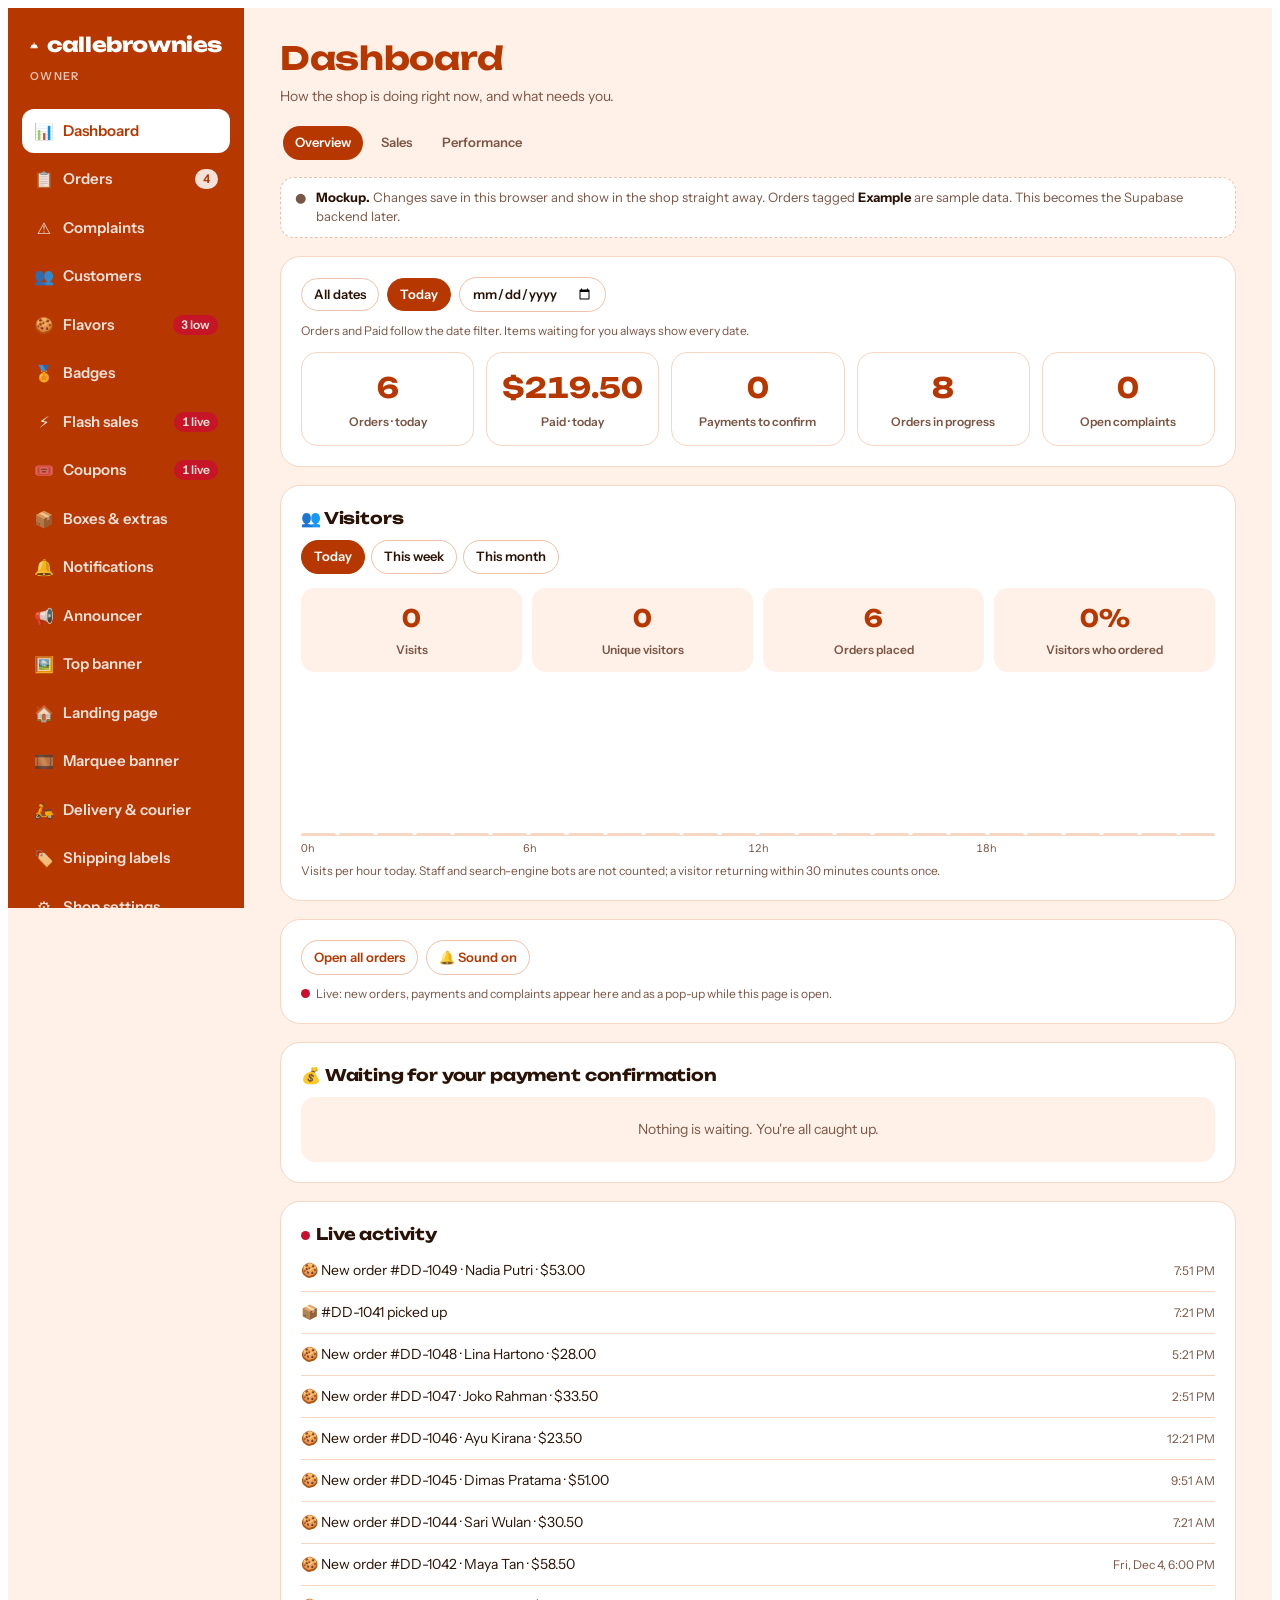
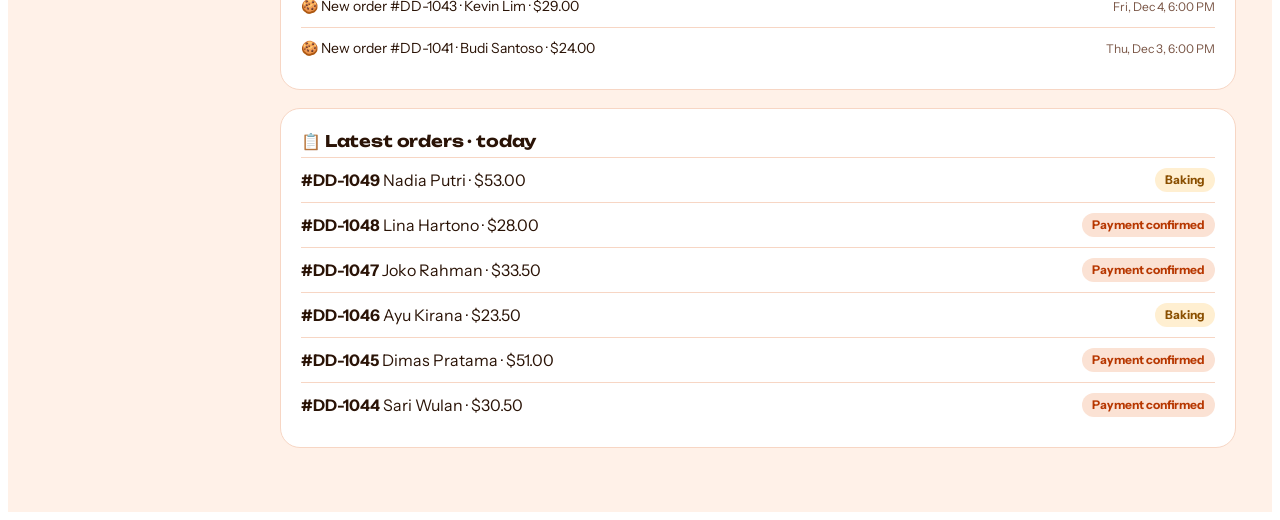
==== commit f4909582: "Brand colour #B73700 instead of blue, white background kept Main blue becomes #B73700; its lighter s" ====
--- a/admin-site/index.html
+++ b/admin-site/index.html
@@ -3,7 +3,7 @@
 <head>
 <meta charset="utf-8">
 <meta name="viewport" content="width=device-width, initial-scale=1">
-<meta name="theme-color" content="#000096">
+<meta name="theme-color" content="#B73700">
 <meta name="referrer" content="strict-origin-when-cross-origin">
 <title>Team sign in</title>
 <meta name="robots" content="noindex, nofollow">
--- a/admin-site/styles.css
+++ b/admin-site/styles.css
@@ -1,13 +1,13 @@
-/* Layout: shop (arched dome hero + two-column box builder) and a shop admin (sidebar + panels) sharing one mock data store. Single brand look: ultramarine + white. */
+/* Layout: shop (arched dome hero + two-column box builder) and a shop admin (sidebar + panels) sharing one mock data store. Single brand look: brand orange-brown (#B73700) + white. */
 :root{
-  --blue:#000096;
-  --blue-2:#2328C8;
-  --ink:#0B0B45;
-  --muted:#55578C;
-  --ice:#EEF0FF;
-  --ice-2:#D9DCFA;
+  --blue:#B73700;
+  --blue-2:#D65A1A;
+  --ink:#2A1306;
+  --muted:#7A5646;
+  --ice:#FFF1E8;
+  --ice-2:#F7D6C4;
   --white:#FFFFFF;
-  --line:#C9CCF2;
+  --line:#EEC2AA;
   --red:#C8102E;
   --display:"Unbounded","Arial Black",system-ui,sans-serif;
   --body:"Instrument Sans",system-ui,-apple-system,"Segoe UI",sans-serif;
@@ -100,9 +100,9 @@
 
 /* Plate + cookie */
 .plate{display:grid;place-items:center;border-radius:50%;aspect-ratio:1;width:100%;container-type:inline-size}
-.plate svg{width:var(--ck,84%);height:var(--ck,84%);display:block;filter:drop-shadow(0 4px 6px rgba(0,0,40,.18))}
-.plate .ph{width:var(--ck,84%);height:var(--ck,84%);display:block;border-radius:50%;object-fit:cover;box-shadow:0 4px 10px rgba(0,0,40,.22);user-select:none;-webkit-user-drag:none}
-.plate .ph.cut{border-radius:0;object-fit:contain;box-shadow:none;filter:drop-shadow(0 4px 6px rgba(0,0,40,.25))}
+.plate svg{width:var(--ck,84%);height:var(--ck,84%);display:block;filter:drop-shadow(0 4px 6px rgba(40,14,0,.18))}
+.plate .ph{width:var(--ck,84%);height:var(--ck,84%);display:block;border-radius:50%;object-fit:cover;box-shadow:0 4px 10px rgba(40,14,0,.22);user-select:none;-webkit-user-drag:none}
+.plate .ph.cut{border-radius:0;object-fit:contain;box-shadow:none;filter:drop-shadow(0 4px 6px rgba(40,14,0,.25))}
 .plate .ini{font-family:var(--display);font-weight:800;font-size:clamp(11px,30cqw,44px);line-height:1;color:var(--blue);letter-spacing:-.02em}
 .plate.dark .ini{color:var(--white)}
 .noimg-t{display:-webkit-box;-webkit-line-clamp:3;-webkit-box-orient:vertical;overflow:hidden;font-weight:700;font-size:13px;line-height:1.2;text-align:center;color:var(--white);overflow-wrap:anywhere;padding:2px}
@@ -143,7 +143,7 @@
 .size s{font-size:11px;opacity:.7;display:block}
 .size small{font-size:11px;color:var(--muted);letter-spacing:.04em}
 .size .saletag{position:absolute;top:2px;right:2px;background:var(--red);color:var(--white);font-size:11px;font-weight:700;border-radius:var(--r-pill);padding:2px 7px}
-.marq{--mbg:#000096;--mfg:#fff;--msz:18px;--mfont:var(--display);background:var(--mbg);color:var(--mfg);font-family:var(--mfont);font-size:var(--msz);line-height:1.2;overflow:hidden;white-space:nowrap;padding:.7em 0;margin:28px 0 8px}
+.marq{--mbg:#B73700;--mfg:#fff;--msz:18px;--mfont:var(--display);background:var(--mbg);color:var(--mfg);font-family:var(--mfont);font-size:var(--msz);line-height:1.2;overflow:hidden;white-space:nowrap;padding:.7em 0;margin:28px 0 8px}
 .marq .track{display:flex;width:max-content;animation:mq var(--mdur,30s) linear infinite;will-change:transform}
 .marq:hover .track{animation-play-state:paused}
 .marq .set{display:flex;align-items:center;flex:none}
@@ -191,7 +191,7 @@
 @keyframes bagring{0%{transform:scale(.9);opacity:.8}100%{transform:scale(1.35);opacity:0}}
 .bellbtn.ring svg{transform-origin:50% 10%;animation:bellring 2.8s ease-in-out infinite}
 @keyframes bellring{0%,60%,100%{transform:rotate(0)}66%{transform:rotate(18deg)}72%{transform:rotate(-16deg)}78%{transform:rotate(11deg)}84%{transform:rotate(-7deg)}90%{transform:rotate(3deg)}}
-.bell-pop{position:fixed;z-index:70;top:calc(env(safe-area-inset-top,0px) + 64px);right:16px;width:min(390px,calc(100vw - 32px));max-height:min(78vh,600px);display:flex;flex-direction:column;background:var(--white);border:1.5px solid var(--line);border-radius:24px;box-shadow:0 18px 50px rgba(0,0,60,.25);overflow:hidden;animation:pppop .3s cubic-bezier(.2,1.3,.4,1) both;transform-origin:top right}
+.bell-pop{position:fixed;z-index:70;top:calc(env(safe-area-inset-top,0px) + 64px);right:16px;width:min(390px,calc(100vw - 32px));max-height:min(78vh,600px);display:flex;flex-direction:column;background:var(--white);border:1.5px solid var(--line);border-radius:24px;box-shadow:0 18px 50px rgba(60,20,0,.25);overflow:hidden;animation:pppop .3s cubic-bezier(.2,1.3,.4,1) both;transform-origin:top right}
 .bell-h{display:flex;justify-content:space-between;align-items:center;padding:16px 16px 8px 18px;color:var(--ink);font-size:22px;font-family:var(--display)}
 .bell-h .x{width:36px;height:36px;font-size:15px}
 .bell-tabs{display:flex;gap:8px;flex-wrap:wrap;padding:6px 16px 10px}
@@ -210,7 +210,7 @@
 .bell-ch{font-size:22px;color:var(--blue);font-weight:700}
 .bell-code{display:inline-block;justify-self:start;border:1.5px dashed var(--blue);border-radius:10px;padding:4px 10px;font-weight:700;color:var(--blue);font-size:13px;margin-top:2px}
 .card.hl{animation:cardhl 2.4s ease-out}
-@keyframes cardhl{0%,30%{box-shadow:0 0 0 4px var(--blue),0 0 24px rgba(0,0,150,.45)}100%{box-shadow:0 0 0 0 transparent}}
+@keyframes cardhl{0%,30%{box-shadow:0 0 0 4px var(--blue),0 0 24px rgba(183,55,0,.45)}100%{box-shadow:0 0 0 0 transparent}}
 .bell-empty{padding:26px 16px;text-align:center;color:var(--muted);font-size:14px}
 .bagn{position:absolute;top:-6px;right:-4px;min-width:20px;height:20px;border-radius:10px;background:var(--red);color:#fff;font-size:11px;font-weight:700;display:grid;place-items:center;padding:0 5px}
 @media (max-width:520px){.top-actions{gap:6px}}
@@ -365,7 +365,7 @@
 .cpn-f:focus-within{border-style:solid;border-color:var(--white)}
 .cpn-b{border:0;background:var(--white);color:var(--blue);font-weight:700;border-radius:99px;padding:9px 16px;cursor:pointer}
 .cpn-ap{display:flex;align-items:center;justify-content:space-between;gap:8px;background:#fff;color:#0A6B34;border-radius:14px;padding:9px 12px;font-size:14px;font-weight:600;animation:cpnin .35s ease}
-.cpn-ap button{border:0;background:transparent;color:#5b5b7a;font-size:16px;cursor:pointer;padding:2px 6px}
+.cpn-ap button{border:0;background:transparent;color:#6E564A;font-size:16px;cursor:pointer;padding:2px 6px}
 @keyframes cpnin{from{transform:scale(.92);opacity:0}to{transform:none;opacity:1}}
 .cpn-m{margin:0;font-size:13px;font-weight:600;color:#FFD7DE}.cpn-m.ok{color:#C9F7DA}
 .cpn-ch{display:flex;flex-wrap:wrap;gap:8px}
@@ -411,7 +411,7 @@
 }
 
 /* Checkout sheet */
-.sheet{position:fixed;inset:0;z-index:60;background:rgba(0,0,40,.55);display:grid;place-items:end center;padding-top:40px}
+.sheet{position:fixed;inset:0;z-index:60;background:rgba(40,14,0,.55);display:grid;place-items:end center;padding-top:40px}
 @media (min-width:700px){.sheet{place-items:center;padding:24px}}
 .sheet-card{background:var(--white);width:100%;max-width:560px;max-height:100%;overflow:auto;border-radius:28px 28px 0 0;padding:24px 20px calc(24px + env(safe-area-inset-bottom,0px))}
 @media (min-width:700px){.sheet-card{border-radius:28px;padding:28px}}
@@ -447,11 +447,11 @@
 .dn-cd .cd{font-size:32px;line-height:1.1;color:var(--dn-cd,#C8102E)}
 .dn-pay{position:relative;overflow:hidden;width:100%;max-width:340px;font-size:17px;padding:16px 26px;background:var(--dn-acc,var(--blue));border-color:var(--dn-acc,var(--blue));animation:dnpulse 1.7s ease-in-out infinite}
 .dn-pay::after{content:"";position:absolute;top:0;left:-60%;width:35%;height:100%;background:linear-gradient(100deg,transparent,rgba(255,255,255,.55),transparent);transform:skewX(-20deg);animation:dnshine 2.8s infinite}
-@keyframes dnpulse{0%,100%{transform:scale(1);box-shadow:0 6px 18px rgba(0,0,150,.25),0 0 0 0 color-mix(in srgb,var(--dn-acc,#000096) 50%,transparent)}50%{transform:scale(1.04);box-shadow:0 10px 24px rgba(0,0,150,.3),0 0 0 12px transparent}}
+@keyframes dnpulse{0%,100%{transform:scale(1);box-shadow:0 6px 18px rgba(183,55,0,.25),0 0 0 0 color-mix(in srgb,var(--dn-acc,#B73700) 50%,transparent)}50%{transform:scale(1.04);box-shadow:0 10px 24px rgba(183,55,0,.3),0 0 0 12px transparent}}
 @keyframes dnshine{0%,55%{left:-60%}100%{left:130%}}
 .dn-track{font-weight:700;color:var(--dn-acc,var(--blue))}
 .al-stack{position:fixed;bottom:14px;right:14px;z-index:130;display:grid;gap:10px;width:min(370px,calc(100vw - 28px));pointer-events:none}
-.al-card{pointer-events:auto;background:#fff;border:1.5px solid var(--line);border-left:7px solid var(--blue);border-radius:16px;box-shadow:0 14px 40px rgba(0,0,60,.28);padding:12px 14px;display:grid;gap:8px;animation:alin .45s cubic-bezier(.2,1.4,.4,1) both}
+.al-card{pointer-events:auto;background:#fff;border:1.5px solid var(--line);border-left:7px solid var(--blue);border-radius:16px;box-shadow:0 14px 40px rgba(60,20,0,.28);padding:12px 14px;display:grid;gap:8px;animation:alin .45s cubic-bezier(.2,1.4,.4,1) both}
 .al-card.proof{border-left-color:#E07B00}.al-card.complaint{border-left-color:var(--red);animation:alin .45s cubic-bezier(.2,1.4,.4,1) both,alshake .6s .45s 2}
 @keyframes alin{from{transform:translateY(40px) scale(.9);opacity:0}}
 @keyframes alshake{0%,100%{transform:translateX(0)}25%{transform:translateX(-5px)}75%{transform:translateX(5px)}}
@@ -500,16 +500,16 @@
 .pmimg{max-width:240px;width:100%;max-height:300px;object-fit:contain;border-radius:10px;display:block}
 .pmcard{border:1.5px solid var(--line);border-radius:16px;padding:14px;display:grid;gap:10px;background:var(--white)}
 .pmtop{display:flex;gap:10px;align-items:center}.pmtop .in{flex:1;min-width:0}
-.pp-pop{position:fixed;inset:0;z-index:100;background:rgba(0,0,40,.55);display:grid;place-items:center;padding:20px}
+.pp-pop{position:fixed;inset:0;z-index:100;background:rgba(40,14,0,.55);display:grid;place-items:center;padding:20px}
 .pp-fx{position:absolute;inset:0;pointer-events:none;overflow:hidden}
-.pp-card{position:relative;background:var(--pp-bg,#fff);color:var(--pp-ink,#0B0B45);border-radius:28px;padding:26px 22px 22px;max-width:380px;width:100%;text-align:center;display:grid;gap:12px;justify-items:center;box-shadow:0 20px 60px rgba(0,0,40,.35);animation:pppop .55s cubic-bezier(.2,1.4,.4,1) both}
+.pp-card{position:relative;background:var(--pp-bg,#fff);color:var(--pp-ink,#2A1306);border-radius:28px;padding:26px 22px 22px;max-width:380px;width:100%;text-align:center;display:grid;gap:12px;justify-items:center;box-shadow:0 20px 60px rgba(40,14,0,.35);animation:pppop .55s cubic-bezier(.2,1.4,.4,1) both}
 @keyframes pppop{from{transform:scale(.6) translateY(30px);opacity:0}}
-.pp-card h3{color:var(--pp-acc,#000096);font-size:24px;margin:0}
+.pp-card h3{color:var(--pp-acc,#B73700);font-size:24px;margin:0}
 .pp-card p{margin:0;line-height:1.5;color:inherit}
 .pp-emoji{font-size:56px;line-height:1;transform-origin:70% 80%;animation:ppwave 1.3s ease-in-out infinite}
 @keyframes ppwave{0%,100%{transform:rotate(-10deg)}50%{transform:rotate(12deg) translateY(-4px)}}
 .pp-img{max-width:210px;max-height:180px;object-fit:contain;display:block;animation:pop .7s .1s cubic-bezier(.2,1.5,.4,1) both}
-.pp-card .btn{width:100%;background:var(--pp-acc,#000096);border-color:var(--pp-acc,#000096);color:#fff;font-size:16px;padding:15px 22px}
+.pp-card .btn{width:100%;background:var(--pp-acc,#B73700);border-color:var(--pp-acc,#B73700);color:#fff;font-size:16px;padding:15px 22px}
 #storeView.th-only>:not(#sheet):not(#ppPop){display:none!important}
 .thck{display:flex;gap:10px;flex-wrap:wrap;align-items:center}
 .thck .th{position:relative}.thck .th img{width:48px;height:48px;object-fit:contain;border:1px solid var(--ice-2);border-radius:10px;background:var(--ice);display:block}
@@ -617,19 +617,19 @@
 .oc-alert.cmp{color:#D0001F;letter-spacing:.01em}
 .oc-cp{background:#FCE3E8;color:#A3001F;border-color:#F5B8C4}
 select.st{border-radius:var(--r-pill);border:0;padding:6px 10px;font-weight:700;font-size:13px;cursor:pointer}
-.st-new{background:#E1E3FF;color:#000096}
+.st-new{background:#FBE2D4;color:#B73700}
 .st-awaiting{background:#FFF3C4;color:#7A5A00}
 .st-review{background:#FFE0CC;color:#9A3B00}
 .st-baking{background:#FFEFD1;color:#8A4F00}
 .st-ready{background:#D9F4E5;color:#0B6B3A}
-.st-completed{background:#ECEDF3;color:#4D4F70}
+.st-completed{background:#F3EDEA;color:#5E4438}
 .st-cancelled{background:#FCE3E8;color:#A3001F}
 .spill{display:inline-flex;align-items:center;gap:6px;border-radius:var(--r-pill);padding:3px 10px;font-weight:700;font-size:12px}
 .spill.live{background:#FFE1E6;color:var(--red)}
 .spill.live::before{content:"";width:7px;height:7px;border-radius:50%;background:var(--red);animation:blink 1.2s infinite}
 @keyframes blink{50%{opacity:.25}}
 .spill.scheduled{background:var(--ice);color:var(--blue)}
-.spill.ended{background:#ECEDF3;color:#4D4F70}
+.spill.ended{background:#F3EDEA;color:#5E4438}
 .af{display:grid;gap:5px;font-size:12px;font-weight:700;color:var(--muted);letter-spacing:.02em;min-width:0}
 .in{width:100%;border:1.5px solid var(--line);border-radius:10px;padding:9px 11px;background:var(--white);font-size:14px;font-weight:500;color:var(--ink);min-width:0}
 .in:focus{border-color:var(--blue);outline:none}
@@ -729,7 +729,7 @@
 .preview s{color:var(--muted)}
 .preview b{color:var(--red)}
 .durs{display:flex;gap:6px;flex-wrap:wrap}
-.drawer{position:fixed;inset:0;z-index:90;background:rgba(0,0,40,.45);display:flex;justify-content:flex-end}
+.drawer{position:fixed;inset:0;z-index:90;background:rgba(40,14,0,.45);display:flex;justify-content:flex-end}
 .drawer-card{width:min(460px,100%);background:var(--white);height:100%;overflow:auto;padding:22px 20px calc(22px + env(safe-area-inset-bottom,0px));display:grid;gap:18px;align-content:start}
 .drawer-card h3{font-size:22px;color:var(--blue)}
 .dl{display:grid;grid-template-columns:auto minmax(0,1fr);gap:6px 16px;font-size:14px;margin:0}
@@ -738,18 +738,18 @@
 .ditems{display:grid;gap:8px}
 .ditems div{display:grid;grid-template-columns:30px minmax(0,1fr) auto;gap:10px;align-items:center;font-size:14px}
 .dsec h4{margin:0 0 8px;font-size:12px;color:var(--muted);text-transform:uppercase;letter-spacing:.08em}
-.toast{position:fixed;left:50%;bottom:calc(24px + env(safe-area-inset-bottom,0px));transform:translateX(-50%);background:var(--ink);color:var(--white);padding:10px 18px;border-radius:999px;font-weight:600;font-size:14px;z-index:100;box-shadow:0 8px 24px rgba(0,0,40,.25)}
+.toast{position:fixed;left:50%;bottom:calc(24px + env(safe-area-inset-bottom,0px));transform:translateX(-50%);background:var(--ink);color:var(--white);padding:10px 18px;border-radius:999px;font-weight:600;font-size:14px;z-index:100;box-shadow:0 8px 24px rgba(40,14,0,.25)}
 
 /* ---- Supabase mode: sign-in screen, loading banner, save status ---- */
-#adLogin{position:fixed;inset:0;z-index:300;display:grid;place-items:center;padding:16px;background:var(--ice,#EEF0FF)}
-#adLogin .adl-card{width:100%;max-width:380px;background:#fff;border-radius:18px;padding:26px 22px;box-shadow:0 18px 50px rgba(0,0,150,.18);display:grid;gap:14px}
-#adLogin h2{margin:0;font-family:var(--head,inherit);color:var(--blue,#000096);font-size:22px}
-#adLogin .adl-sub{margin:0;color:var(--muted,#55578C);font-size:14px}
-#adLogin label{display:grid;gap:6px;font-size:13px;font-weight:600;color:var(--ink,#0B0B45)}
+#adLogin{position:fixed;inset:0;z-index:300;display:grid;place-items:center;padding:16px;background:var(--ice,#FFF1E8)}
+#adLogin .adl-card{width:100%;max-width:380px;background:#fff;border-radius:18px;padding:26px 22px;box-shadow:0 18px 50px rgba(183,55,0,.18);display:grid;gap:14px}
+#adLogin h2{margin:0;font-family:var(--head,inherit);color:var(--blue,#B73700);font-size:22px}
+#adLogin .adl-sub{margin:0;color:var(--muted,#7A5646);font-size:14px}
+#adLogin label{display:grid;gap:6px;font-size:13px;font-weight:600;color:var(--ink,#2A1306)}
 #adLogin .adl-err{margin:0;color:#B3261E;font-size:13px;font-weight:600}
-#adLogin .adl-back{text-align:center;font-size:13px;color:var(--blue,#000096)}
-#sbLoading{position:fixed;left:50%;top:76px;transform:translateX(-50%);z-index:250;background:#fff;color:var(--ink,#0B0B45);border:1.5px solid var(--blue,#000096);border-radius:999px;padding:9px 16px;display:flex;gap:12px;align-items:center;font-size:14px;box-shadow:0 8px 24px rgba(0,0,150,.18);max-width:calc(100vw - 32px)}
-#sbLoading button{border:0;background:var(--blue,#000096);color:#fff;border-radius:999px;padding:6px 12px;font-weight:600;cursor:pointer}
+#adLogin .adl-back{text-align:center;font-size:13px;color:var(--blue,#B73700)}
+#sbLoading{position:fixed;left:50%;top:76px;transform:translateX(-50%);z-index:250;background:#fff;color:var(--ink,#2A1306);border:1.5px solid var(--blue,#B73700);border-radius:999px;padding:9px 16px;display:flex;gap:12px;align-items:center;font-size:14px;box-shadow:0 8px 24px rgba(183,55,0,.18);max-width:calc(100vw - 32px)}
+#sbLoading button{border:0;background:var(--blue,#B73700);color:#fff;border-radius:999px;padding:6px 12px;font-weight:600;cursor:pointer}
 #syncSt{display:block;margin-top:10px}
 #syncSt[data-st="error"]{color:#FFD2CF}
 
@@ -769,7 +769,7 @@
 
 /* ---- flavor badges (small, noticeable, lively) ---- */
 .bdgs{position:absolute;left:50%;bottom:-6px;transform:translateX(-50%);z-index:2;display:flex;flex-direction:column;align-items:center;gap:3px;pointer-events:none;width:max-content;max-width:118%}
-.bdg{position:relative;display:inline-flex;align-items:center;gap:3px;overflow:hidden;font-weight:800;font-size:11px;line-height:1;letter-spacing:.01em;padding:4px 8px 4px;border-radius:999px;white-space:nowrap;box-shadow:0 2px 6px rgba(0,0,40,.25),inset 0 0 0 1.5px rgba(255,255,255,.35)}
+.bdg{position:relative;display:inline-flex;align-items:center;gap:3px;overflow:hidden;font-weight:800;font-size:11px;line-height:1;letter-spacing:.01em;padding:4px 8px 4px;border-radius:999px;white-space:nowrap;box-shadow:0 2px 6px rgba(40,14,0,.25),inset 0 0 0 1.5px rgba(255,255,255,.35)}
 @media (max-width:420px){.bdg{font-size:10px;padding:3px 7px}}
 .bdg.fx-shine::after{content:"";position:absolute;top:0;left:-60%;width:40%;height:100%;background:linear-gradient(100deg,transparent,rgba(255,255,255,.75),transparent);transform:skewX(-20deg);animation:bdgShine 2.6s ease-in-out infinite}
 @keyframes bdgShine{0%,55%{left:-60%}100%{left:130%}}
@@ -778,7 +778,7 @@
 .bdg.fx-bounce{animation:bdgBounce 2.2s ease-in-out infinite}
 @keyframes bdgBounce{0%,60%,100%{transform:translateY(0)}70%{transform:translateY(-4px)}80%{transform:translateY(0)}88%{transform:translateY(-2px)}}
 .bdg.fx-glow{animation:bdgGlow 1.8s ease-in-out infinite}
-@keyframes bdgGlow{0%,100%{box-shadow:0 2px 6px rgba(0,0,40,.25),0 0 0 0 rgba(255,200,60,0)}50%{box-shadow:0 2px 6px rgba(0,0,40,.25),0 0 10px 3px rgba(255,200,60,.75)}}
+@keyframes bdgGlow{0%,100%{box-shadow:0 2px 6px rgba(40,14,0,.25),0 0 0 0 rgba(255,200,60,0)}50%{box-shadow:0 2px 6px rgba(40,14,0,.25),0 0 10px 3px rgba(255,200,60,.75)}}
 .bdg.fx-wiggle{animation:bdgWiggle 2.4s ease-in-out infinite}
 @keyframes bdgWiggle{0%,70%,100%{transform:rotate(0)}75%{transform:rotate(-6deg)}80%{transform:rotate(6deg)}85%{transform:rotate(-4deg)}90%{transform:rotate(3deg)}}
 @media (prefers-reduced-motion:reduce){.bdg,.bdg::after{animation:none!important}}
@@ -786,7 +786,7 @@
 .rvlock{display:grid;gap:4px;margin-top:16px;background:var(--ice);border-radius:14px;padding:12px 14px;font-size:14px;color:var(--muted)}
 .rvlock b{color:var(--ink)}
 .rv-h .vf{font-size:11px;font-weight:700;color:#0A6B34;background:#E3F6EA;border-radius:999px;padding:1px 7px}
-.rnpop{position:fixed;left:50%;bottom:calc(96px + env(safe-area-inset-bottom));transform:translateX(-50%);z-index:60;width:min(440px,calc(100% - 24px));display:grid;grid-template-columns:auto 1fr;gap:4px 12px;align-items:center;background:var(--white);color:var(--ink);border:2px solid var(--blue);border-radius:20px;padding:12px 14px;box-shadow:0 12px 30px rgba(0,0,60,.25);animation:rnIn .35s ease-out}
+.rnpop{position:fixed;left:50%;bottom:calc(96px + env(safe-area-inset-bottom));transform:translateX(-50%);z-index:60;width:min(440px,calc(100% - 24px));display:grid;grid-template-columns:auto 1fr;gap:4px 12px;align-items:center;background:var(--white);color:var(--ink);border:2px solid var(--blue);border-radius:20px;padding:12px 14px;box-shadow:0 12px 30px rgba(60,20,0,.25);animation:rnIn .35s ease-out}
 .rnpop[hidden]{display:none}
 .rnpop .rn-ic{font-size:26px;grid-row:span 2}
 .rnpop .rn-tx{display:grid;gap:2px;font-size:14px}.rnpop .rn-tx span{color:var(--muted);font-size:13px}
@@ -831,8 +831,8 @@
 .danger-t{color:var(--red)!important}
 @media (max-width:520px){.lgrow{grid-template-columns:42px minmax(0,1fr)}.lgbtn{grid-column:2;flex-direction:row;justify-content:flex-start;gap:14px}}
 /* password prompt */
-.pwmodal{position:fixed;inset:0;z-index:200;background:rgba(5,5,40,.55);display:grid;place-items:center;padding:16px}
-.pwcard{background:var(--white);border-radius:22px;padding:20px;width:min(400px,100%);display:grid;gap:10px;box-shadow:0 20px 50px rgba(0,0,40,.35)}
+.pwmodal{position:fixed;inset:0;z-index:200;background:rgba(40,14,0,.55);display:grid;place-items:center;padding:16px}
+.pwcard{background:var(--white);border-radius:22px;padding:20px;width:min(400px,100%);display:grid;gap:10px;box-shadow:0 20px 50px rgba(40,14,0,.35)}
 .pwcard h3{font-family:var(--display);color:var(--blue);font-size:18px}
 .btn-red{background:var(--red);color:var(--white);border-color:var(--red)}
 
@@ -898,7 +898,7 @@
 .dt-tabs{display:flex;gap:6px;flex-wrap:wrap}
 .rank{list-style:none;margin:10px 0 0;padding:0;display:grid;gap:8px}
 .rank li{position:relative;display:grid;grid-template-columns:28px 1fr auto;gap:8px;align-items:center;padding:10px 12px;border-radius:12px;background:var(--ice);overflow:hidden;isolation:isolate}
-.rank .rk-b{position:absolute;left:0;top:0;bottom:0;background:rgba(0,0,150,.10);z-index:-1;border-radius:12px}
+.rank .rk-b{position:absolute;left:0;top:0;bottom:0;background:rgba(183,55,0,.10);z-index:-1;border-radius:12px}
 .rank .rk-n{font-weight:800;color:var(--blue)}.rank .rk-l{font-weight:600;overflow-wrap:anywhere}.rank .rk-v{font-variant-numeric:tabular-nums;color:var(--blue);font-weight:700}
 .db-kpis.perf{grid-template-columns:repeat(2,minmax(0,1fr))}
 @media (min-width:760px){.db-kpis.perf{grid-template-columns:repeat(4,minmax(0,1fr))}}
@@ -913,7 +913,7 @@
 .rej-t{color:#C8102E;font-weight:700}
 .oc-b.oc-rejb,.seg .oc-rejb{color:#C8102E;border-color:#C8102E;font-weight:800}
 .oc-b.oc-rejb[aria-pressed="true"],.seg .oc-rejb[aria-pressed="true"]{background:#C8102E;color:#fff;border-color:#C8102E}
-.oc-b.oc-chk{box-shadow:0 0 0 3px rgba(0,0,150,.18)}
+.oc-b.oc-chk{box-shadow:0 0 0 3px rgba(183,55,0,.18)}
 .fchip.fc-rej{color:#C8102E;border-color:#F2A7B4}
 .fchip.fc-rej[aria-pressed="true"]{background:#C8102E;color:#fff;border-color:#C8102E}
 .draftbar.idle{background:#EEF7F1;border-color:#9AD3AE;color:#0a4d27;box-shadow:none}
@@ -928,7 +928,7 @@
 .prow.simple .pmeta{margin:2px 0 8px;font-size:13px;color:var(--muted)}
 .prow.simple .pfoot{display:flex;flex-wrap:wrap;gap:10px;justify-content:space-between;align-items:center}
 .prow.simple .pfoot .left{display:flex;flex-wrap:wrap;gap:8px;align-items:center}
-.prow.simple.editing{border-color:var(--blue);box-shadow:0 0 0 2px rgba(0,0,150,.12)}
+.prow.simple.editing{border-color:var(--blue);box-shadow:0 0 0 2px rgba(183,55,0,.12)}
 .pedit{margin-top:12px;padding:14px;border-radius:14px;background:var(--ice);display:grid;gap:12px}
 .delcode{font-family:ui-monospace,Menlo,Consolas,monospace;font-size:28px;font-weight:800;letter-spacing:.3em;text-align:center;padding:10px;border-radius:12px;background:#FCE3E8;color:#C8102E;user-select:all}
 .prow.simple .ptitle{display:flex;flex-wrap:wrap;gap:4px 10px;align-items:baseline}
@@ -945,7 +945,7 @@
 .slotrow{display:flex;flex-wrap:wrap;align-items:center;gap:8px 14px;padding:12px 14px}
 .slotrow select{width:112px}.slotrow .slotlim{margin:0;flex:0 0 auto}.slotrow .slotlim .money-in{width:150px}
 .slotrow .note{margin-left:auto}.slotrow .ghost{flex:0 0 auto}
-.sd-card{text-align:center;max-width:380px}.sd-card .sdmsg{font-size:17px;line-height:1.5;margin:6px 0 20px;color:var(--ink,#000096)}.sd-card .btn{min-width:140px}
+.sd-card{text-align:center;max-width:380px}.sd-card .sdmsg{font-size:17px;line-height:1.5;margin:6px 0 20px;color:var(--ink,#B73700)}.sd-card .btn{min-width:140px}
 
 /* top banner: slides + shapes */
 .dome .hm .hs{position:absolute;inset:0;background-size:cover;background-position:center;opacity:0;transition:opacity .9s ease}
@@ -963,12 +963,12 @@
 .dome.shape-none.nomedia .btn-ghost{color:var(--blue);border-color:var(--blue)}
 .dome.shape-none.nomedia .float{display:none}
 .hrmrow{display:grid;grid-template-columns:64px 1fr auto;gap:12px;align-items:center}
-.hrmth{width:64px;height:48px;border-radius:10px;overflow:hidden;background:#EEF0FF;display:grid;place-items:center;font-size:22px}.hrmth img{width:100%;height:100%;object-fit:cover}
+.hrmth{width:64px;height:48px;border-radius:10px;overflow:hidden;background:#FFF1E8;display:grid;place-items:center;font-size:22px}.hrmth img{width:100%;height:100%;object-fit:cover}
 .hrmrow .note{display:block;word-break:break-all}.hrmact{display:flex;gap:6px}
 @media (max-width:560px){.hrmrow{grid-template-columns:56px 1fr}.hrmact{grid-column:1/-1}}
 
 /* performance: compare with an earlier time */
-.db-k .pcd{display:block;margin-top:6px;font-size:12px;font-weight:600;color:#5A5F86}
+.db-k .pcd{display:block;margin-top:6px;font-size:12px;font-weight:600;color:#7A5A4C}
 .db-k .pcd.up{color:#0E7A3E}.db-k .pcd.down{color:#C8102E}
 .draftbar{position:static}
 .hrsticky{position:static!important;max-height:none!important}
@@ -976,8 +976,8 @@
 /* check-your-details pop-up (checkout) */
 .sheet.center{place-items:center;padding:16px}
 .cw-card{max-width:400px;text-align:center;border-radius:28px!important;padding:26px 22px 22px!important;animation:cwIn .45s cubic-bezier(.2,1.4,.4,1) both}
-.cw-card h3{font-family:var(--display);font-size:22px;margin:14px 0 8px;color:var(--blue,#000096)}
-.cw-card p{margin:0 0 18px;line-height:1.5;color:var(--ink,#0B0B45)}
+.cw-card h3{font-family:var(--display);font-size:22px;margin:14px 0 8px;color:var(--blue,#B73700)}
+.cw-card p{margin:0 0 18px;line-height:1.5;color:var(--ink,#2A1306)}
 .cw-ring{width:84px;height:84px;margin:0 auto;border-radius:50%;display:grid;place-items:center;background:#FFF4D6;box-shadow:0 0 0 0 rgba(255,184,0,.55);animation:cwPulse 1.6s ease-out infinite}
 .cw-emo{font-size:44px;line-height:1;display:inline-block;animation:cwWiggle 1.2s ease-in-out infinite;transform-origin:50% 80%}
 .cw-act{display:grid;gap:10px}.cw-act .btn{width:100%;min-height:50px}
@@ -993,9 +993,9 @@
 .cpbtn{flex:0 0 52px;width:52px;height:42px;padding:3px;border:2px solid var(--line);border-radius:10px;background:var(--white);cursor:pointer}
 .colin .cpbtn,.bgcol .cpbtn{width:46px;flex:none}
 .cpbtn i{display:block;width:100%;height:100%;border-radius:6px}
-.cpbtn.tr i,.cpsw.tr,.cpprev.tr{background:repeating-conic-gradient(#d4d8f0 0 25%,#fff 0 50%) 0 0/12px 12px}
-.cpov{position:fixed;inset:0;z-index:99999;background:rgba(10,12,40,.55);display:grid;place-items:center;padding:16px}
-.cpcard{background:var(--white);color:var(--ink,#111);border-radius:18px;padding:18px;width:min(380px,100%);max-height:92vh;overflow:auto;box-shadow:0 20px 60px rgba(0,0,40,.4)}
+.cpbtn.tr i,.cpsw.tr,.cpprev.tr{background:repeating-conic-gradient(#F0D3C3 0 25%,#fff 0 50%) 0 0/12px 12px}
+.cpov{position:fixed;inset:0;z-index:99999;background:rgba(40,14,0,.55);display:grid;place-items:center;padding:16px}
+.cpcard{background:var(--white);color:var(--ink,#111);border-radius:18px;padding:18px;width:min(380px,100%);max-height:92vh;overflow:auto;box-shadow:0 20px 60px rgba(40,14,0,.4)}
 .cpcard h3{margin:0 0 12px}
 .cpgrid{display:grid;grid-template-columns:repeat(8,1fr);gap:8px}
 .cpsw{aspect-ratio:1;border:2px solid var(--line);border-radius:10px;padding:0;cursor:pointer;min-width:0}
@@ -1015,24 +1015,24 @@
 
 /* Gifts under the coupon box */
 .giftwrap{display:grid;gap:10px;margin-top:12px}
-.gb{position:relative;border-radius:16px;padding:14px 14px 12px;color:var(--gi);background:linear-gradient(110deg,var(--gb) 0%,color-mix(in srgb,var(--gb) 62%,#fff) 50%,var(--gb) 100%);background-size:220% 100%;overflow:hidden;box-shadow:0 6px 18px rgba(0,0,60,.25)}
+.gb{position:relative;border-radius:16px;padding:14px 14px 12px;color:var(--gi);background:linear-gradient(110deg,var(--gb) 0%,color-mix(in srgb,var(--gb) 62%,#fff) 50%,var(--gb) 100%);background-size:220% 100%;overflow:hidden;box-shadow:0 6px 18px rgba(60,20,0,.25)}
 .gb.fx-shine{animation:gbsweep 3.2s linear infinite}
 .gb.fx-pulse{animation:gbpulse 1.8s ease-in-out infinite}
 @keyframes gbsweep{from{background-position:120% 0}to{background-position:-120% 0}}
-@keyframes gbpulse{0%,100%{box-shadow:0 0 0 0 color-mix(in srgb,var(--gb) 70%,transparent),0 6px 18px rgba(0,0,60,.25)}50%{box-shadow:0 0 0 8px color-mix(in srgb,var(--gb) 0%,transparent),0 6px 18px rgba(0,0,60,.25)}}
+@keyframes gbpulse{0%,100%{box-shadow:0 0 0 0 color-mix(in srgb,var(--gb) 70%,transparent),0 6px 18px rgba(60,20,0,.25)}50%{box-shadow:0 0 0 8px color-mix(in srgb,var(--gb) 0%,transparent),0 6px 18px rgba(60,20,0,.25)}}
 .gtag{display:inline-block;background:#C8102E;color:#fff;font-size:11px;font-weight:800;letter-spacing:.04em;text-transform:uppercase;border-radius:99px;padding:2px 9px;margin-right:8px;animation:gtagb 1.6s ease-in-out infinite}
 @keyframes gtagb{0%,100%{transform:rotate(-3deg) scale(1)}50%{transform:rotate(3deg) scale(1.08)}}
 .gb .gt{font-size:15px}
 .gb .gs{margin:6px 0 8px;font-size:13px;opacity:.85}
 .gl{display:flex;flex-wrap:wrap;gap:8px}
-.gc{display:inline-flex;align-items:center;gap:7px;background:rgba(255,255,255,.75);color:#000096;border-radius:99px;padding:4px 12px 4px 4px;font-weight:700;font-size:13px}
+.gc{display:inline-flex;align-items:center;gap:7px;background:rgba(255,255,255,.75);color:#B73700;border-radius:99px;padding:4px 12px 4px 4px;font-weight:700;font-size:13px}
 .gc img{width:30px;height:30px;border-radius:50%;object-fit:cover}
 .gc i{width:30px;height:30px;border-radius:50%;display:grid;place-items:center;background:#fff;font-style:normal}
 .gc.rnd i,.gcard.rnd i{animation:gdice 1.4s ease-in-out infinite}
 .gh{display:flex;flex-wrap:wrap;align-items:center;gap:4px 0}
 .gend{margin-left:auto;font-size:12px;font-weight:700;opacity:.85}.gend .cd{font-variant-numeric:tabular-nums}
 .gl.big{gap:10px}
-.gcard{display:flex;align-items:center;gap:10px;flex:1 1 150px;min-width:0;background:rgba(255,255,255,.88);color:#000096;border-radius:14px;padding:6px 12px 6px 6px}
+.gcard{display:flex;align-items:center;gap:10px;flex:1 1 150px;min-width:0;background:rgba(255,255,255,.88);color:#B73700;border-radius:14px;padding:6px 12px 6px 6px}
 .gcard img,.gcard i{width:52px;height:52px;flex:none;border-radius:12px;object-fit:cover;display:grid;place-items:center;background:#fff;font-style:normal;font-size:24px}
 .gcard b{flex:1;min-width:0;font-size:14px;overflow-wrap:anywhere}
 .gcard em{flex:none;font-style:normal;font-weight:800;font-size:11px;letter-spacing:.04em;background:#0A6B34;color:#fff;border-radius:99px;padding:3px 9px}
@@ -1041,14 +1041,14 @@
 .gc.sm{font-size:11px;padding:2px 9px 2px 2px}.gc.sm img,.gc.sm i{width:22px;height:22px}
 .gpool{display:flex;flex-wrap:wrap;gap:6px;width:100%;margin-top:2px;opacity:.9}
 @keyframes gdice{0%,100%{transform:rotate(-12deg)}50%{transform:rotate(12deg) scale(1.1)}}
-.dsec .gl .gc{background:#EEF0FF}
+.dsec .gl .gc{background:#FFF1E8}
 @media (prefers-reduced-motion:reduce){.gb,.gtag,.gc.rnd i,.gcard.rnd i{animation:none!important}}
 
 /* checkout: courier choice */
 .bsbox{border:1.5px dashed var(--line);border-radius:14px;padding:12px}
 .bsrow{position:relative}
 .bsrow input{width:100%}
-.bslist{position:absolute;z-index:5;left:0;right:0;top:100%;background:var(--white);border:1.5px solid var(--line);border-radius:12px;box-shadow:0 10px 30px rgba(0,0,60,.18);max-height:220px;overflow:auto}
+.bslist{position:absolute;z-index:5;left:0;right:0;top:100%;background:var(--white);border:1.5px solid var(--line);border-radius:12px;box-shadow:0 10px 30px rgba(60,20,0,.18);max-height:220px;overflow:auto}
 .bslist button{display:block;width:100%;text-align:left;padding:10px 12px;background:none;border:0;border-bottom:1px solid var(--ice-2);font:inherit;cursor:pointer}
 .bslist button:hover{background:var(--ice)}
 .bsbtns{display:flex;flex-wrap:wrap;gap:8px;margin-top:8px}
@@ -1062,7 +1062,7 @@
 
 /* courier row in the box panel */
 .bscbtn{font:inherit;font-weight:700;border-radius:99px;padding:6px 12px;border:2px solid rgba(255,255,255,.6);background:rgba(255,255,255,.12);color:inherit;cursor:pointer;text-align:right}
-.bscour.need .bscbtn{background:#FFE066;color:#000096;border-color:#FFE066;animation:bsglow 1.8s ease-in-out infinite,bswig 4s ease-in-out infinite}
+.bscour.need .bscbtn{background:#FFE066;color:#B73700;border-color:#FFE066;animation:bsglow 1.8s ease-in-out infinite,bswig 4s ease-in-out infinite}
 .bscour.nudge .bscbtn{background:#C8102E;color:#fff;border-color:#fff;animation:bsshake .45s ease-in-out 4,bsblink .3s step-end 6}
 @keyframes bsglow{0%,100%{box-shadow:0 0 0 0 rgba(255,224,102,.75)}50%{box-shadow:0 0 0 8px rgba(255,224,102,0)}}
 @keyframes bswig{0%,86%,100%{transform:rotate(0)}89%{transform:rotate(-4deg)}92%{transform:rotate(4deg)}95%{transform:rotate(-2deg)}}
@@ -1085,34 +1085,34 @@
 .bspfs{display:grid;grid-template-columns:1fr 1fr;gap:10px;margin-top:10px}
 .bspf-imgs{display:flex;gap:6px;flex-wrap:wrap;margin:4px 0}
 .bspf-imgs img{width:84px;height:84px;object-fit:cover;border-radius:10px;border:1px solid var(--line)}
-.bsbadge{border-radius:99px}.bsbadge.wait{background:#FFF3C4;color:#7A5A00}.bsbadge.go{background:#E2E8FF;color:#000096}.bsbadge.done{background:#DDF5E5;color:#0A6B34}.bsbadge.bad{background:#C8102E;color:#fff}
+.bsbadge{border-radius:99px}.bsbadge.wait{background:#FFF3C4;color:#7A5A00}.bsbadge.go{background:#FBE4D6;color:#B73700}.bsbadge.done{background:#DDF5E5;color:#0A6B34}.bsbadge.bad{background:#C8102E;color:#fff}
 .bspf>b{display:block}
 .placex{margin-top:10px}.placex textarea{width:100%}
 .placeprev{width:72px;height:72px;object-fit:cover;border-radius:10px;border:1px solid var(--line)}
 .placeprev.big{width:160px;height:160px}
 .addrwarn{margin:6px 0 0;padding:7px 10px;border-radius:10px;background:#FFF6D6;border:1px solid #F2D37A;color:#6B4E00;font-size:12.5px;line-height:1.4}
-.oc-b.oc-req{background:#FFE066;border-color:#E8C440;color:#000096;font-weight:800}
+.oc-b.oc-req{background:#FFE066;border-color:#E8C440;color:#B73700;font-weight:800}
 .oc-b.ownm{border-style:dashed}.oc-b.ownm.on{background:#C8102E;border-color:#C8102E;color:#fff;font-weight:800}
 .oc-b.ownm.nudge{animation:bsshake .45s ease-in-out 3}
 
 /* gifts: strip under the box sizes, pop-up, and the magic box in the "proof sent" pop-up */
-.gifthint{display:flex;align-items:center;gap:10px;margin-top:12px;padding:10px 12px;border-radius:14px;background:#FFF3C4;color:#000096;border:1.5px dashed #D9A800;font-size:13px;font-weight:700}
+.gifthint{display:flex;align-items:center;gap:10px;margin-top:12px;padding:10px 12px;border-radius:14px;background:#FFF3C4;color:#B73700;border:1.5px dashed #D9A800;font-size:13px;font-weight:700}
 .gifthint[hidden]{display:none}
 .gifthint.inl{margin-top:10px}
 .gifthint .ic{font-size:20px}.gifthint .t{flex:1;min-width:0}
-.gifthint-b{border:0;background:#000096;color:#fff;border-radius:99px;padding:8px 14px;font-weight:800;font-size:13px;white-space:nowrap;cursor:pointer;animation:gbtnp 1.8s ease-in-out infinite}
+.gifthint-b{border:0;background:#B73700;color:#fff;border-radius:99px;padding:8px 14px;font-weight:800;font-size:13px;white-space:nowrap;cursor:pointer;animation:gbtnp 1.8s ease-in-out infinite}
 @keyframes gbtnp{0%,100%{transform:scale(1)}50%{transform:scale(1.06)}}
-.gbsee{margin-top:10px;width:100%;border:0;background:#000096;color:#fff;border-radius:99px;padding:10px 14px;font-weight:800;font-size:14px;cursor:pointer}
+.gbsee{margin-top:10px;width:100%;border:0;background:#B73700;color:#fff;border-radius:99px;padding:10px 14px;font-weight:800;font-size:14px;cursor:pointer}
 .gnote{margin:8px 0 0;font-size:11.5px;opacity:.8;line-height:1.35}
 .gsheet{position:fixed;inset:0;z-index:70;display:grid;align-items:end;justify-items:center}
 .gsheet[hidden]{display:none}
-.gs-dim{position:absolute;inset:0;background:rgba(0,0,40,.55)}
-.gs-card{position:relative;width:100%;max-width:520px;max-height:88vh;overflow:auto;background:#fff;color:#000096;border-radius:24px 24px 0 0;padding:20px 18px 22px;box-shadow:0 -10px 40px rgba(0,0,60,.35);animation:gsup .28s ease-out}
+.gs-dim{position:absolute;inset:0;background:rgba(40,14,0,.55)}
+.gs-card{position:relative;width:100%;max-width:520px;max-height:88vh;overflow:auto;background:#fff;color:#B73700;border-radius:24px 24px 0 0;padding:20px 18px 22px;box-shadow:0 -10px 40px rgba(60,20,0,.35);animation:gsup .28s ease-out}
 @keyframes gsup{from{transform:translateY(40px);opacity:0}to{transform:none;opacity:1}}
 .gs-x{position:absolute;right:14px;top:14px}
 .gs-card h3{margin:0;font-size:19px;padding-right:44px}
 .gs-sub{margin:4px 0 14px;font-size:13px;opacity:.8}
-.gs-g{display:flex;align-items:center;gap:12px;background:#EEF0FF;border-radius:16px;padding:8px 12px 8px 8px;margin-bottom:8px}
+.gs-g{display:flex;align-items:center;gap:12px;background:#FFF1E8;border-radius:16px;padding:8px 12px 8px 8px;margin-bottom:8px}
 .gs-g img,.gs-p{width:62px;height:62px;flex:none;border-radius:14px;object-fit:cover;display:grid;place-items:center;background:#fff;font-size:30px}
 .gs-g b{flex:1;min-width:0;font-size:15px;overflow-wrap:anywhere}
 .gs-g em{flex:none;font-style:normal;font-size:11px;font-weight:800;background:#0A6B34;color:#fff;border-radius:99px;padding:3px 9px}
@@ -1151,13 +1151,13 @@
 /* tracker: courier step, failed delivery */
 .track-l li.bad{color:#C8102E;font-weight:700}.track-l li.bad .dot{background:#C8102E;border-color:#C8102E}
 .track-l li.srch .dot{animation:trksrch 1.3s ease-in-out infinite}
-@keyframes trksrch{0%,100%{box-shadow:0 0 0 4px var(--ice)}50%{box-shadow:0 0 0 9px rgba(0,0,150,.08)}}
+@keyframes trksrch{0%,100%{box-shadow:0 0 0 4px var(--ice)}50%{box-shadow:0 0 0 9px rgba(183,55,0,.08)}}
 .track-l li small a{color:var(--blue);font-weight:700}
 @media (prefers-reduced-motion:reduce){.track-l li.srch .dot{animation:none}}
 
 /* phone bar: random / shuffle button, and the floating "show my box" circle */
 .barr{display:flex;align-items:center;gap:10px}
-.barrand{width:44px;height:44px;flex:none;border-radius:50%;border:0;padding:0;background:var(--rb-bg,#FFD43B);color:#000096;font-size:22px;line-height:1;display:grid;place-items:center;cursor:pointer;box-shadow:0 3px 10px rgba(0,0,0,.28)}
+.barrand{width:44px;height:44px;flex:none;border-radius:50%;border:0;padding:0;background:var(--rb-bg,#FFD43B);color:#B73700;font-size:22px;line-height:1;display:grid;place-items:center;cursor:pointer;box-shadow:0 3px 10px rgba(0,0,0,.28)}
 .barrand[hidden]{display:none}
 .barrand[disabled]{opacity:.5}
 .barrand:active{transform:scale(.9)}
@@ -1165,13 +1165,13 @@
 .barrand.fx-pulse{animation:rbpulse 1.6s ease-in-out infinite}
 @keyframes rbwig{0%,68%,100%{transform:rotate(0)}74%{transform:rotate(-16deg)}82%{transform:rotate(16deg)}90%{transform:rotate(-9deg)}}
 @keyframes rbpulse{0%,100%{transform:scale(1)}50%{transform:scale(1.13)}}
-.fab{position:fixed;left:14px;bottom:calc(88px + env(safe-area-inset-bottom,0px));z-index:45;width:var(--fab-s,58px);height:var(--fab-s,58px);opacity:var(--fab-o,1);border:0;padding:0;background:none;border-radius:50%;display:none;cursor:grab;touch-action:none;user-select:none;-webkit-user-select:none;-webkit-touch-callout:none;color:var(--fab-ink,#000096);line-height:1;transition:opacity .25s,transform .25s}
+.fab{position:fixed;left:14px;bottom:calc(88px + env(safe-area-inset-bottom,0px));z-index:45;width:var(--fab-s,58px);height:var(--fab-s,58px);opacity:var(--fab-o,1);border:0;padding:0;background:none;border-radius:50%;display:none;cursor:grab;touch-action:none;user-select:none;-webkit-user-select:none;-webkit-touch-callout:none;color:var(--fab-ink,#B73700);line-height:1;transition:opacity .25s,transform .25s}
 .fab:not([hidden]){display:block}
-.fab-pl{display:grid;place-items:center;width:100%;height:100%;border-radius:50%;box-shadow:0 6px 18px rgba(0,0,60,.35);font-size:calc(var(--fab-s,58px) * .42);overflow:hidden}
+.fab-pl{display:grid;place-items:center;width:100%;height:100%;border-radius:50%;box-shadow:0 6px 18px rgba(60,20,0,.35);font-size:calc(var(--fab-s,58px) * .42);overflow:hidden}
 .fab-ic{display:grid;place-items:center;width:100%;height:100%}
-.fab-img{width:var(--ck,84%);height:var(--ck,84%);border-radius:50%;object-fit:cover;display:block;pointer-events:none;-webkit-user-drag:none;box-shadow:0 3px 8px rgba(0,0,40,.25)}
-.fab-img.cut{border-radius:0;object-fit:contain;box-shadow:none;filter:drop-shadow(0 3px 5px rgba(0,0,40,.3))}
-.fab .fab-tx{position:absolute;left:50%;bottom:-7px;transform:translateX(-50%);display:block;font-size:max(8px,calc(var(--fab-s,58px) * .17));font-weight:800;line-height:1;padding:3px 7px;border-radius:99px;max-width:calc(var(--fab-s,58px) * 1.5);overflow:hidden;text-overflow:ellipsis;white-space:nowrap;box-shadow:0 2px 6px rgba(0,0,40,.3)}
+.fab-img{width:var(--ck,84%);height:var(--ck,84%);border-radius:50%;object-fit:cover;display:block;pointer-events:none;-webkit-user-drag:none;box-shadow:0 3px 8px rgba(40,14,0,.25)}
+.fab-img.cut{border-radius:0;object-fit:contain;box-shadow:none;filter:drop-shadow(0 3px 5px rgba(40,14,0,.3))}
+.fab .fab-tx{position:absolute;left:50%;bottom:-7px;transform:translateX(-50%);display:block;font-size:max(8px,calc(var(--fab-s,58px) * .17));font-weight:800;line-height:1;padding:3px 7px;border-radius:99px;max-width:calc(var(--fab-s,58px) * 1.5);overflow:hidden;text-overflow:ellipsis;white-space:nowrap;box-shadow:0 2px 6px rgba(40,14,0,.3)}
 .fab .fab-tx[hidden]{display:none}
 .fab.away{opacity:0;pointer-events:none;transform:scale(.7)}
 .fab.dragging{cursor:grabbing;transition:none;animation:none!important;transform:scale(1.08)}
@@ -1179,7 +1179,7 @@
 .fab.fx-pulse{animation:rbpulse 1.7s ease-in-out infinite}
 .fab.fx-glow{animation:fabglow 2s ease-in-out infinite}
 @keyframes fabbounce{0%,60%,100%{transform:translateY(0)}70%{transform:translateY(-10px)}80%{transform:translateY(0)}88%{transform:translateY(-5px)}}
-@keyframes fabglow{0%,100%{box-shadow:0 6px 18px rgba(0,0,60,.35),0 0 0 0 rgba(255,212,59,.7)}50%{box-shadow:0 6px 18px rgba(0,0,60,.35),0 0 0 12px rgba(255,212,59,0)}}
+@keyframes fabglow{0%,100%{box-shadow:0 6px 18px rgba(60,20,0,.35),0 0 0 0 rgba(255,212,59,.7)}50%{box-shadow:0 6px 18px rgba(60,20,0,.35),0 0 0 12px rgba(255,212,59,0)}}
 @media (min-width:901px){.fab{bottom:24px}}
 .boxpanel.boxflash{animation:boxfl 1.3s ease-out}
 @keyframes boxfl{0%{box-shadow:0 0 0 0 rgba(255,212,59,.95)}100%{box-shadow:0 0 0 22px rgba(255,212,59,0)}}
@@ -1187,27 +1187,27 @@
 .fabprev .fab{position:static;display:block;cursor:default;margin-bottom:8px}.fabprev .barrand{cursor:default}
 @media (prefers-reduced-motion:reduce){.barrand,.fab,.boxpanel.boxflash{animation:none!important}}
 .barrand img{width:100%;height:100%;border-radius:50%;object-fit:cover;display:block;pointer-events:none}
-.barrand img.cut{object-fit:contain;border-radius:0;filter:drop-shadow(0 2px 3px rgba(0,0,40,.3))}
-.fabtune{position:fixed;z-index:46;display:grid;gap:8px;min-width:190px;padding:12px 14px;border-radius:16px;background:#fff;color:#000096;box-shadow:0 10px 30px rgba(0,0,60,.35);font-size:13px;font-weight:700}
+.barrand img.cut{object-fit:contain;border-radius:0;filter:drop-shadow(0 2px 3px rgba(40,14,0,.3))}
+.fabtune{position:fixed;z-index:46;display:grid;gap:8px;min-width:190px;padding:12px 14px;border-radius:16px;background:#fff;color:#B73700;box-shadow:0 10px 30px rgba(60,20,0,.35);font-size:13px;font-weight:700}
 .fabtune[hidden]{display:none}
 .fabtune label{display:grid;grid-template-columns:44px 1fr;align-items:center;gap:8px}
-.fabtune input[type=range]{width:100%;accent-color:#000096}
-.fabtune button{justify-self:end;border:1.5px solid #C9CCF0;background:#fff;color:#000096;border-radius:99px;padding:4px 12px;font-weight:800;font-size:12px;cursor:pointer}
+.fabtune input[type=range]{width:100%;accent-color:#B73700}
+.fabtune button{justify-self:end;border:1.5px solid #EEC2AA;background:#fff;color:#B73700;border-radius:99px;padding:4px 12px;font-weight:800;font-size:12px;cursor:pointer}
 
 /* owner sliders (like the phone's gesture settings) */
 .gslide{display:grid;gap:4px;margin-top:10px}
 .gs-l{display:flex;justify-content:space-between;align-items:baseline;font-size:16px;font-weight:600;color:var(--ink)}
 .gs-l b{font-size:14px;color:var(--blue);font-variant-numeric:tabular-nums}
 .gslide input[type=range]{-webkit-appearance:none;appearance:none;width:100%;height:28px;background:transparent;margin:0;touch-action:pan-y;cursor:pointer}
-.gslide input[type=range]::-webkit-slider-runnable-track{height:4px;border-radius:99px;background:linear-gradient(90deg,var(--blue) 0 var(--p,50%),#C9CCF0 var(--p,50%) 100%)}
-.gslide input[type=range]::-moz-range-track{height:4px;border-radius:99px;background:#C9CCF0}
+.gslide input[type=range]::-webkit-slider-runnable-track{height:4px;border-radius:99px;background:linear-gradient(90deg,var(--blue) 0 var(--p,50%),#EEC2AA var(--p,50%) 100%)}
+.gslide input[type=range]::-moz-range-track{height:4px;border-radius:99px;background:#EEC2AA}
 .gslide input[type=range]::-moz-range-progress{height:4px;border-radius:99px;background:var(--blue)}
-.gslide input[type=range]::-webkit-slider-thumb{-webkit-appearance:none;width:22px;height:22px;margin-top:-9px;border-radius:50%;background:var(--blue);border:0;box-shadow:0 1px 4px rgba(0,0,60,.4)}
+.gslide input[type=range]::-webkit-slider-thumb{-webkit-appearance:none;width:22px;height:22px;margin-top:-9px;border-radius:50%;background:var(--blue);border:0;box-shadow:0 1px 4px rgba(60,20,0,.4)}
 .gslide input[type=range]::-moz-range-thumb{width:22px;height:22px;border-radius:50%;background:var(--blue);border:0}
 .gs-ends{display:flex;justify-content:space-between;font-size:13px;color:var(--muted)}
 .gd-pic{width:104px;height:104px;margin:0 auto;display:grid;place-items:center}
-.gd-pic img{width:100%;height:100%;border-radius:50%;object-fit:cover;display:block;box-shadow:0 6px 16px rgba(0,0,60,.28);pointer-events:none}
-.gd-pic img.cut{border-radius:0;object-fit:contain;box-shadow:none;filter:drop-shadow(0 5px 8px rgba(0,0,60,.3))}
+.gd-pic img{width:100%;height:100%;border-radius:50%;object-fit:cover;display:block;box-shadow:0 6px 16px rgba(60,20,0,.28);pointer-events:none}
+.gd-pic img.cut{border-radius:0;object-fit:contain;box-shadow:none;filter:drop-shadow(0 5px 8px rgba(60,20,0,.3))}
 
 /* Security tab */
 .secown{display:flex;justify-content:space-between;align-items:center;gap:12px;flex-wrap:wrap}
@@ -1231,12 +1231,12 @@
 @media (max-width:560px){.secrow{grid-template-columns:minmax(0,1fr) 104px}}
 
 /* "Slow down" pop-up (Security tab) */
-.cw-card.sl-card{background:var(--sl-bg,#FFF4D6);color:var(--sl-ink,#0B0B45);font-family:var(--sl-font,var(--body))}
+.cw-card.sl-card{background:var(--sl-bg,#FFF4D6);color:var(--sl-ink,#2A1306);font-family:var(--sl-font,var(--body))}
 .sl-card h3{font-family:inherit;color:inherit;font-size:24px;line-height:1.15}
 .sl-card p{color:inherit}
 .sl-pic{width:120px;height:120px;margin:0 auto;display:grid;place-items:center}
 .sl-pic img{width:100%;height:100%;object-fit:contain;display:block;pointer-events:none}
-.sl-pic img.crop{border-radius:50%;object-fit:cover;box-shadow:0 6px 16px rgba(0,0,60,.28)}
+.sl-pic img.crop{border-radius:50%;object-fit:cover;box-shadow:0 6px 16px rgba(60,20,0,.28)}
 .sl-emo{font-size:76px;line-height:1;display:inline-block}
 .sl-pic.fx-bounce>*{animation:slBounce 1.1s ease-in-out infinite}
 .sl-pic.fx-wiggle>*{animation:cwWiggle 1.2s ease-in-out infinite;transform-origin:50% 80%}
@@ -1247,7 +1247,7 @@
 @keyframes slFloat{0%,100%{transform:translateY(-6px)}50%{transform:translateY(6px)}}
 @keyframes slPulse{0%,100%{transform:scale(1)}50%{transform:scale(1.12)}}
 @keyframes slSpin{to{transform:rotate(360deg)}}
-.sl-btn{box-sizing:border-box;position:relative;overflow:hidden;width:100%;border:0;border-radius:999px;padding:15px 24px;background:var(--sl-bb,#000096);color:var(--sl-bi,#fff);font:inherit;font-weight:800;font-size:16px;cursor:pointer;box-shadow:0 6px 16px rgba(0,0,60,.25)}
+.sl-btn{box-sizing:border-box;position:relative;overflow:hidden;width:100%;border:0;border-radius:999px;padding:15px 24px;background:var(--sl-bb,#B73700);color:var(--sl-bi,#fff);font:inherit;font-weight:800;font-size:16px;cursor:pointer;box-shadow:0 6px 16px rgba(60,20,0,.25)}
 .sl-btn span{position:relative}
 .sl-btn.bfx-shine::after{content:"";position:absolute;top:0;left:-60%;width:40%;height:100%;background:linear-gradient(100deg,transparent,rgba(255,255,255,.55),transparent);transform:skewX(-20deg);animation:slShine 2.6s ease-in-out infinite}
 .sl-btn.bfx-pulse{animation:slPulse 1.5s ease-in-out infinite}
@@ -1265,7 +1265,7 @@
 .pp-card{zoom:var(--pop-z,1);max-height:calc((100dvh - 40px) / var(--pop-z,1));overflow:auto;max-width:min(380px,calc((100vw - 40px) / var(--pop-z,1)))}
 /* Security: alerts and per-limit messages */
 .secalerts{display:grid;gap:6px;margin-top:8px}
-.secal{display:flex;justify-content:space-between;gap:10px;flex-wrap:wrap;padding:9px 12px;border-radius:12px;background:var(--ice,#EEF0FF);font-size:14px}
+.secal{display:flex;justify-content:space-between;gap:10px;flex-wrap:wrap;padding:9px 12px;border-radius:12px;background:var(--ice,#FFF1E8);font-size:14px}
 .secal small{color:var(--muted)}
 .secal.new{background:#FFF4D6;font-weight:700}.secal.new.full{background:#FFE3E0}
 .secmsg summary{cursor:pointer;font-weight:700;color:var(--blue)}
@@ -1289,7 +1289,7 @@
 .soc:hover,.soc:focus-visible{opacity:.75}
 .soced{display:grid;gap:8px}
 .socrow{display:flex;gap:12px;align-items:flex-start}
-.soc-i.prev{flex:none;width:44px;height:44px;border-radius:50%;color:var(--blue);margin-top:22px;background:var(--ice,#EEF0FF)}
+.soc-i.prev{flex:none;width:44px;height:44px;border-radius:50%;color:var(--blue);margin-top:22px;background:var(--ice,#FFF1E8)}
 .soc-i.prev svg{width:24px;height:24px}
 /* on phones the price bar and the floating box sit over the bottom of the page: leave room under the footer so nothing is covered */
 @media (max-width:900px){#siteFoot{padding-bottom:calc(180px + env(safe-area-inset-bottom,0px))}}
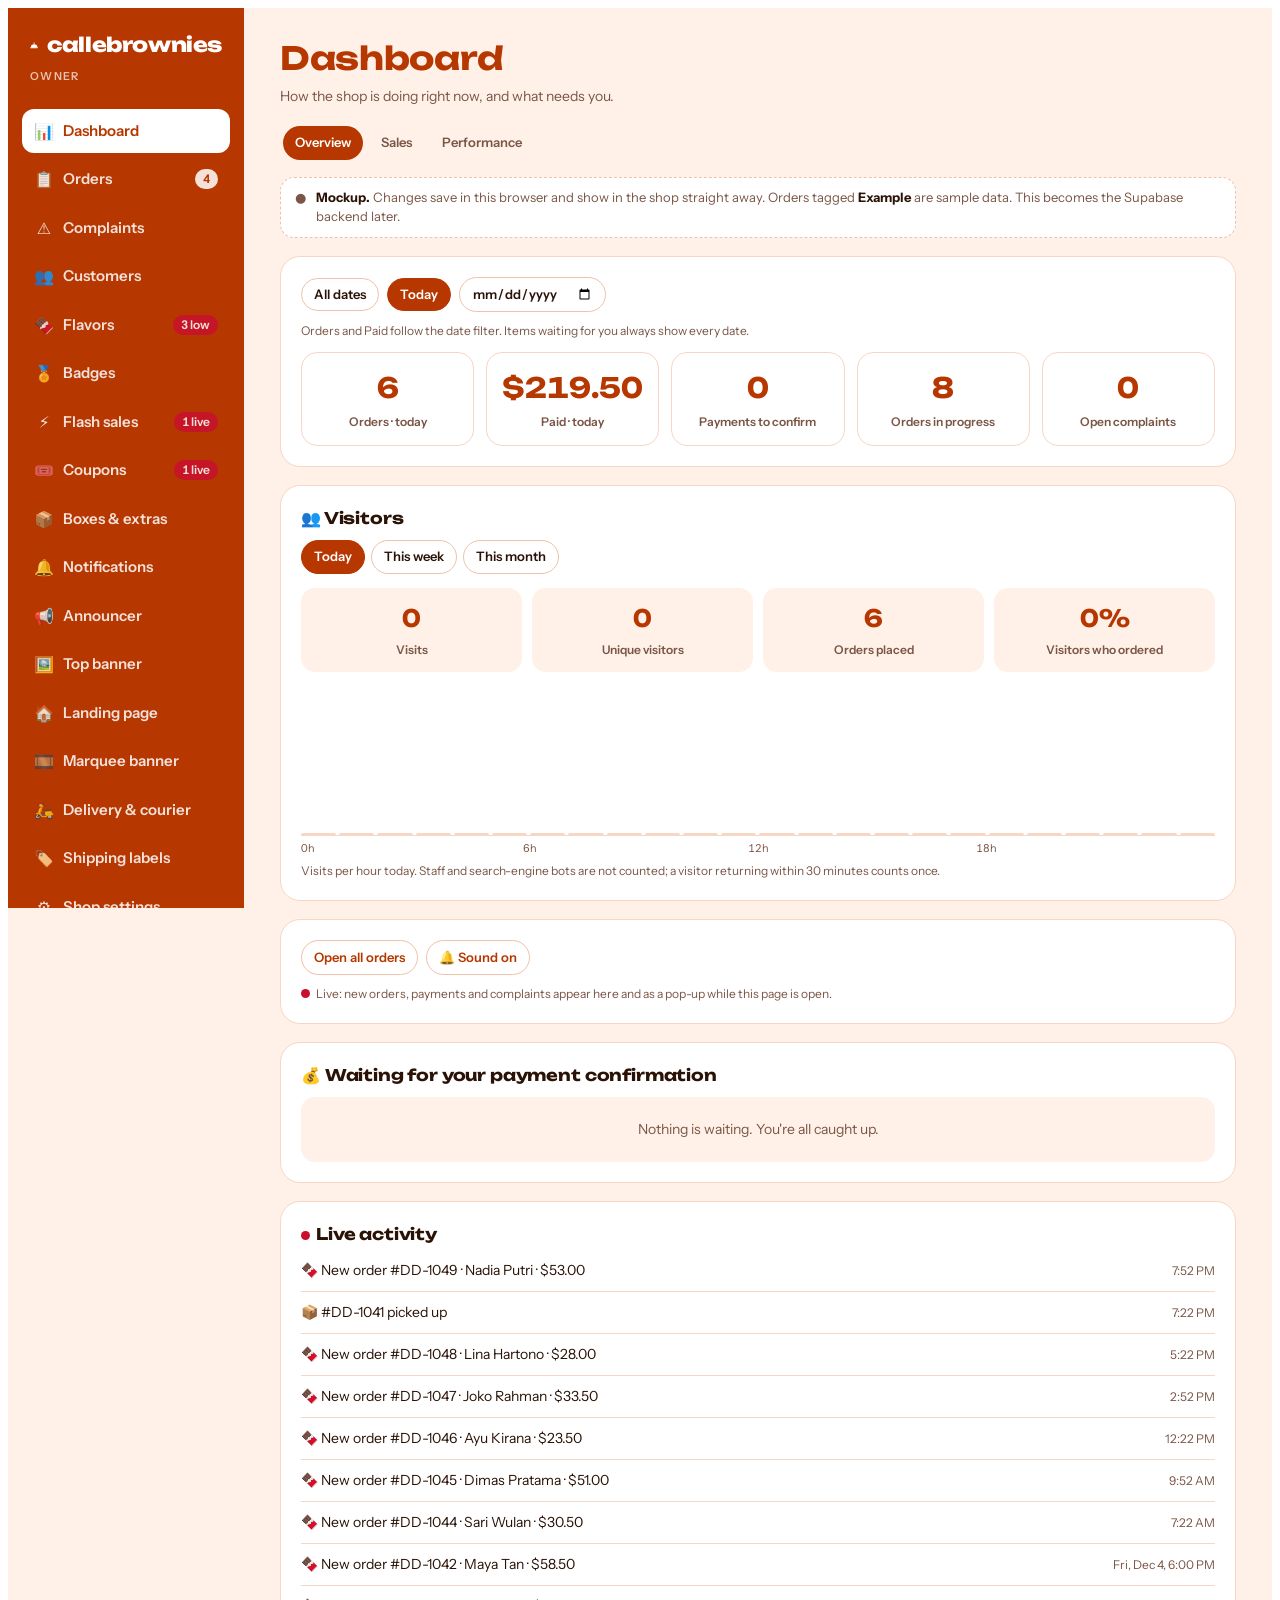
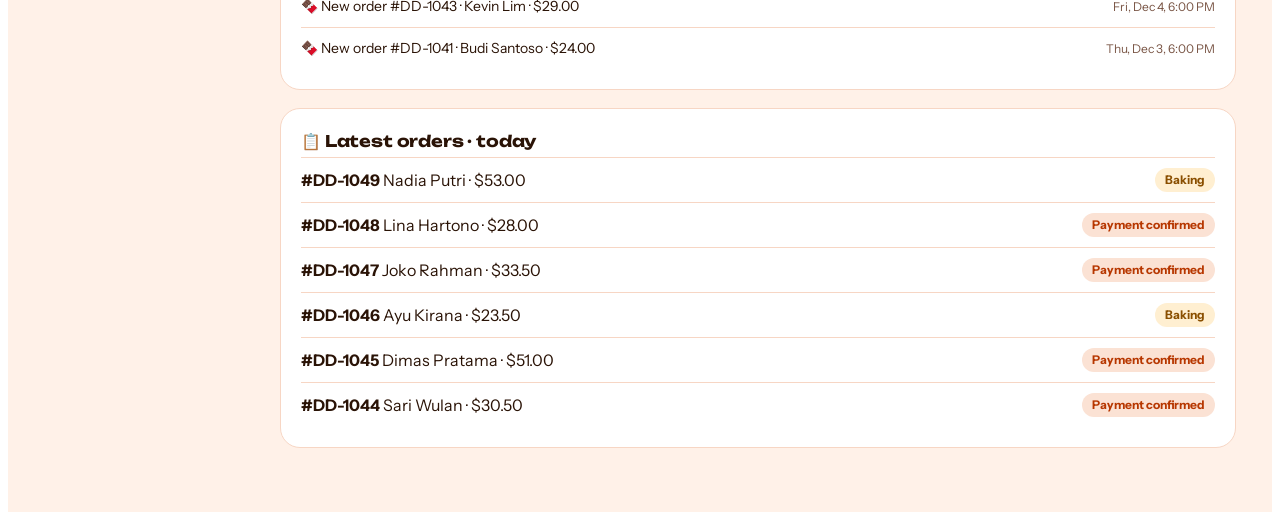
==== commit 4e1d72cd: "Say brownies instead of cookies everywhere customers and staff read it Shop, admin, messages, databa" ====
--- a/admin-site/index.html
+++ b/admin-site/index.html
@@ -5,8 +5,7 @@
 <meta name="viewport" content="width=device-width, initial-scale=1">
 <meta name="theme-color" content="#B73700">
 <meta name="referrer" content="strict-origin-when-cross-origin">
-<title>Team sign in</title>
-<meta name="robots" content="noindex, nofollow">
+<title>Callebrownies Brownie Boxes</title>
 <link rel="icon" href="data:image/svg+xml,%3Csvg xmlns='http://www.w3.org/2000/svg' viewBox='0 0 32 32'%3E%3Ccircle cx='16' cy='16' r='15' fill='%23000096'/%3E%3C/svg%3E">
 <link rel="stylesheet" href="https://fonts.googleapis.com/css2?family=Unbounded:wght@500;700;800&family=Instrument+Sans:wght@400;500;600;700&display=swap">
 <link rel="stylesheet" href="styles.css">
@@ -34,7 +33,7 @@
     <div class="dome" id="dome">
       <div class="hm" id="heroMedia" aria-hidden="true"></div><div class="ho" id="heroOverlay" aria-hidden="true"></div>
       <p class="eyebrow" id="heroEyebrow">Baked fresh every morning</p>
-      <h1 id="heroTitle">Warm cookies, boxed your way.</h1>
+      <h1 id="heroTitle">Warm brownies, boxed your way.</h1>
       <p class="lede" id="heroLede">Pick a box, fill it with the flavors you love, and choose when you want it. Pickup or local delivery.</p>
       <div class="hero-ctas">
         <a class="btn btn-white" id="heroBtn1" href="#build">Build a box</a>
@@ -62,7 +61,7 @@
       <div class="build-main">
         <div id="step1">
           <div class="block">
-            <h3 class="q">How many cookies?</h3>
+            <h3 class="q">How many brownies?</h3>
             <div class="sizes" id="sizes"></div>
             <div class="gifthint" id="giftHint" hidden></div>
             <div class="custom" id="customBox" hidden></div>
@@ -74,7 +73,7 @@
             </div>
             <div class="chips catbar" id="catBar" hidden></div>
             <div class="menu" id="menuGrid"></div>
-            <p class="hint" id="xtraHint" hidden>Flavors marked with a price cost that much extra per cookie.</p>
+            <p class="hint" id="xtraHint" hidden>Flavors marked with a price cost that much extra per brownie.</p>
           </div>
         </div>
 
@@ -113,7 +112,7 @@
       <aside class="boxpanel" aria-label="Your box">
         <div class="bp-head"><h3 id="bpTitle">Box of 6</h3><span id="bpCount" class="num">0 of 6</span></div>
         <div class="slots" id="slots"></div>
-        <p class="bp-hint">Tap a cookie in the box to take it out.</p>
+        <p class="bp-hint">Tap a brownie in the box to take it out.</p>
         <p class="bp-note"><svg viewBox="0 0 20 20" aria-hidden="true"><circle cx="10" cy="10" r="8" fill="none" stroke="currentColor" stroke-width="1.8"/><path d="M10 9v5M10 6.2v.1" stroke="currentColor" stroke-width="1.8" stroke-linecap="round"/></svg><span>Your box may be split into smaller or bigger boxes for delivery safety.</span></p>
         <div class="bp-tools">
           <button class="tool" id="randBtn" type="button"><svg viewBox="0 0 20 20" aria-hidden="true"><rect x="2.5" y="2.5" width="15" height="15" rx="4" fill="none" stroke="currentColor" stroke-width="2"/><circle cx="7" cy="7" r="1.5" fill="currentColor"/><circle cx="13" cy="13" r="1.5" fill="currentColor"/><circle cx="10" cy="10" r="1.5" fill="currentColor"/></svg><span id="randLabel">Random fill</span></button>
@@ -154,7 +153,7 @@
 <footer id="siteFoot">
   <div class="wrap">
     <span class="logo"><span id="ftMark"><svg viewBox="0 0 30 24" aria-hidden="true"><path d="M3 21a12 12 0 0 1 24 0Z" fill="currentColor"/><circle cx="15" cy="5" r="2.6" fill="currentColor"/><rect x="1" y="20.5" width="28" height="3" rx="1.5" fill="currentColor"/></svg></span><span id="ftBrand">callebrownies</span></span>
-    <span><span id="ftText">Fresh cookie boxes, baked to order.</span> <a href="#admin">Shop admin</a></span>
+    <span><span id="ftText">Fresh brownie boxes, baked to order.</span> <a href="#admin">Shop admin</a></span>
   </div>
   <div class="wrap"><div class="ft-social" id="ftSocial" hidden></div></div>
 </footer>
@@ -249,7 +248,7 @@
         <button type="button" data-tab="orders"><span class="nl"><span class="ni" aria-hidden="true">📋</span>Orders</span><span class="count" id="cOrders"></span></button>
         <button type="button" data-tab="complaints"><span class="nl"><span class="ni" aria-hidden="true">⚠️</span>Complaints</span><span class="count" id="cComplaints"></span></button>
         <button type="button" data-tab="customers"><span class="nl"><span class="ni" aria-hidden="true">👥</span>Customers</span></button>
-        <button type="button" data-tab="products"><span class="nl"><span class="ni" aria-hidden="true">🍪</span>Flavors</span><span class="count" id="cProducts"></span></button>
+        <button type="button" data-tab="products"><span class="nl"><span class="ni" aria-hidden="true">🍫</span>Flavors</span><span class="count" id="cProducts"></span></button>
         <button type="button" data-tab="badges"><span class="nl"><span class="ni" aria-hidden="true">🏅</span>Badges</span></button>
         <button type="button" data-tab="sales"><span class="nl"><span class="ni" aria-hidden="true">⚡</span>Flash sales</span><span class="count live" id="cSales"></span></button>
         <button type="button" data-tab="coupons"><span class="nl"><span class="ni" aria-hidden="true">🎟️</span>Coupons</span><span class="count" id="cCoupons"></span></button>
@@ -278,7 +277,7 @@
 <div class="toast" id="toast" hidden role="status"></div>
 
 
-<noscript><p style="padding:24px;font-family:sans-serif">Please turn on JavaScript to order cookies.</p></noscript>
+<noscript><p style="padding:24px;font-family:sans-serif">Please turn on JavaScript to order brownies.</p></noscript>
 <script src="config.js"></script>
 <script src="backend.js"></script>
 <script src="sb.js"></script>
--- a/admin-site/styles.css
+++ b/admin-site/styles.css
@@ -98,7 +98,7 @@
 .hero-strip{display:flex;justify-content:center;flex-wrap:wrap;gap:8px 22px;margin-top:18px;color:var(--muted);font-size:14px}
 .hero-strip span::before{content:"";display:inline-block;width:7px;height:7px;border-radius:50%;background:var(--blue);margin-right:8px;vertical-align:middle}
 
-/* Plate + cookie */
+/* Plate + brownie */
 .plate{display:grid;place-items:center;border-radius:50%;aspect-ratio:1;width:100%;container-type:inline-size}
 .plate svg{width:var(--ck,84%);height:var(--ck,84%);display:block;filter:drop-shadow(0 4px 6px rgba(40,14,0,.18))}
 .plate .ph{width:var(--ck,84%);height:var(--ck,84%);display:block;border-radius:50%;object-fit:cover;box-shadow:0 4px 10px rgba(40,14,0,.22);user-select:none;-webkit-user-drag:none}
@@ -334,7 +334,7 @@
 .slot.pop{animation:pop .5s cubic-bezier(.3,1.7,.5,1) both;animation-delay:var(--pd,0ms)}
 @keyframes pop{0%{transform:scale(0) rotate(-120deg)}100%{transform:scale(1) rotate(0)}}
 
-/* Lively cookies */
+/* Lively brownies */
 .card .plate .ck,.slot.filled .plate .ck{animation:idle 4.2s ease-in-out infinite;animation-delay:calc(var(--i,0) * -.65s)}
 .card.out .plate .ck{animation:none}
 @keyframes idle{0%,100%{transform:rotate(-5deg) translateY(0)}50%{transform:rotate(5deg) translateY(-3px)}}
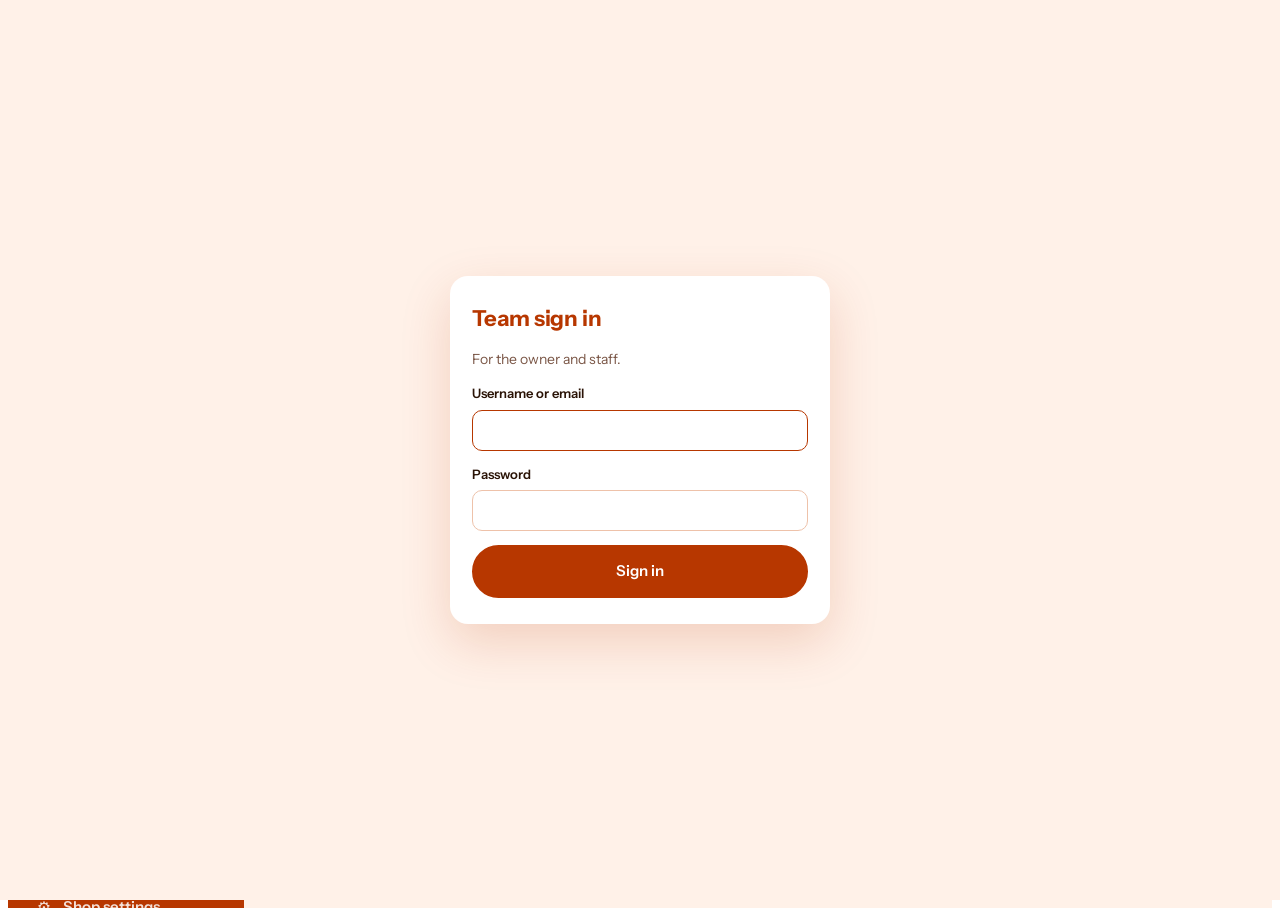
==== commit e98cf4d7: "Brownie base step before Build your box Customers choose a brownie base (Semisweet, Bittersweet) as " ====
--- a/admin-site/index.html
+++ b/admin-site/index.html
@@ -52,6 +52,7 @@
       <h2 id="buildTitle">Build your box</h2>
       <p id="buildIntro">Choose a size, fill every spot, then tell us when you want it. Each box is baked the morning it leaves the oven room.</p>
       <div class="steps" role="tablist">
+        <button class="step" id="tab0" type="button" hidden><i>1</i>Base</button>
         <button class="step" id="tab1" type="button" aria-current="step"><i>1</i>Your box</button>
         <button class="step" id="tab2" type="button"><i>2</i>When</button>
       </div>
@@ -59,6 +60,13 @@
 
     <div class="build-grid">
       <div class="build-main">
+        <div id="step0" hidden>
+          <div class="block">
+            <h3 class="q">Choose your brownies base</h3>
+            <div class="extras bases" id="bases"></div>
+          </div>
+        </div>
+
         <div id="step1">
           <div class="block">
             <h3 class="q">How many brownies?</h3>
